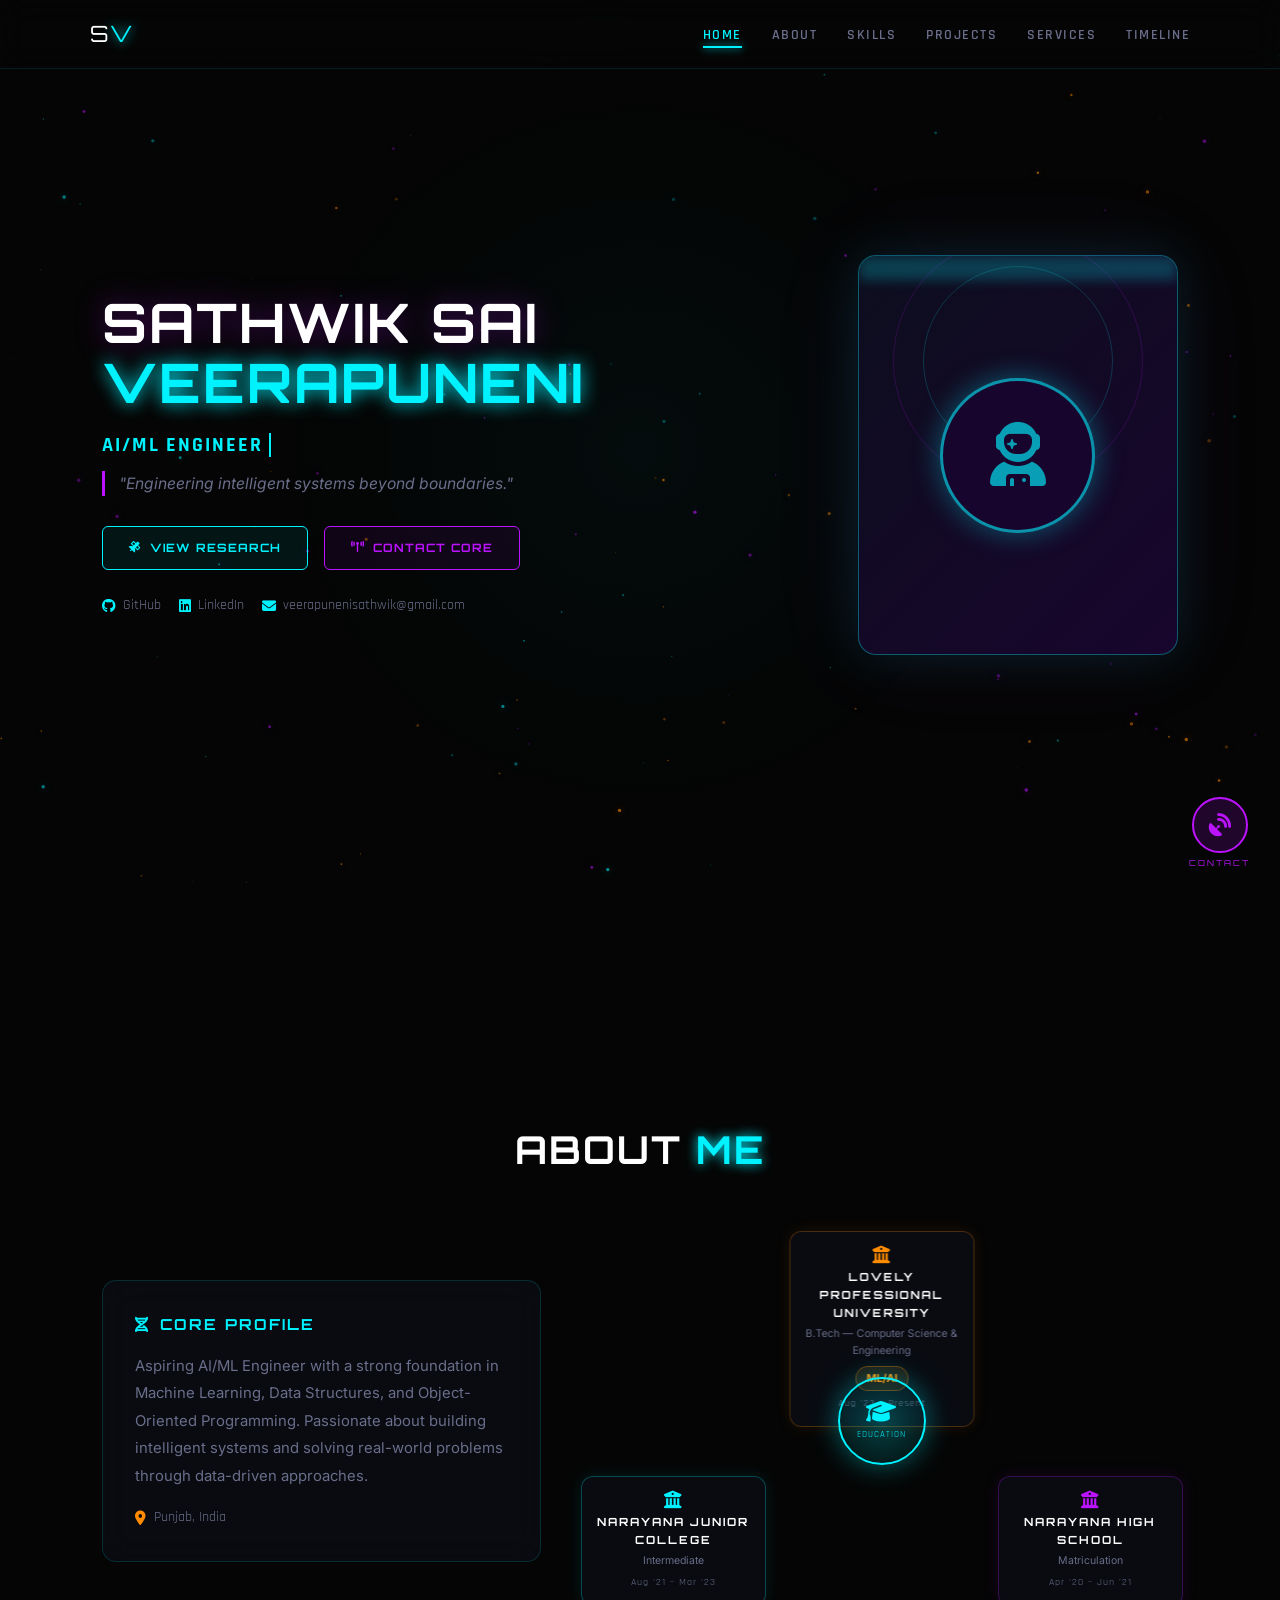
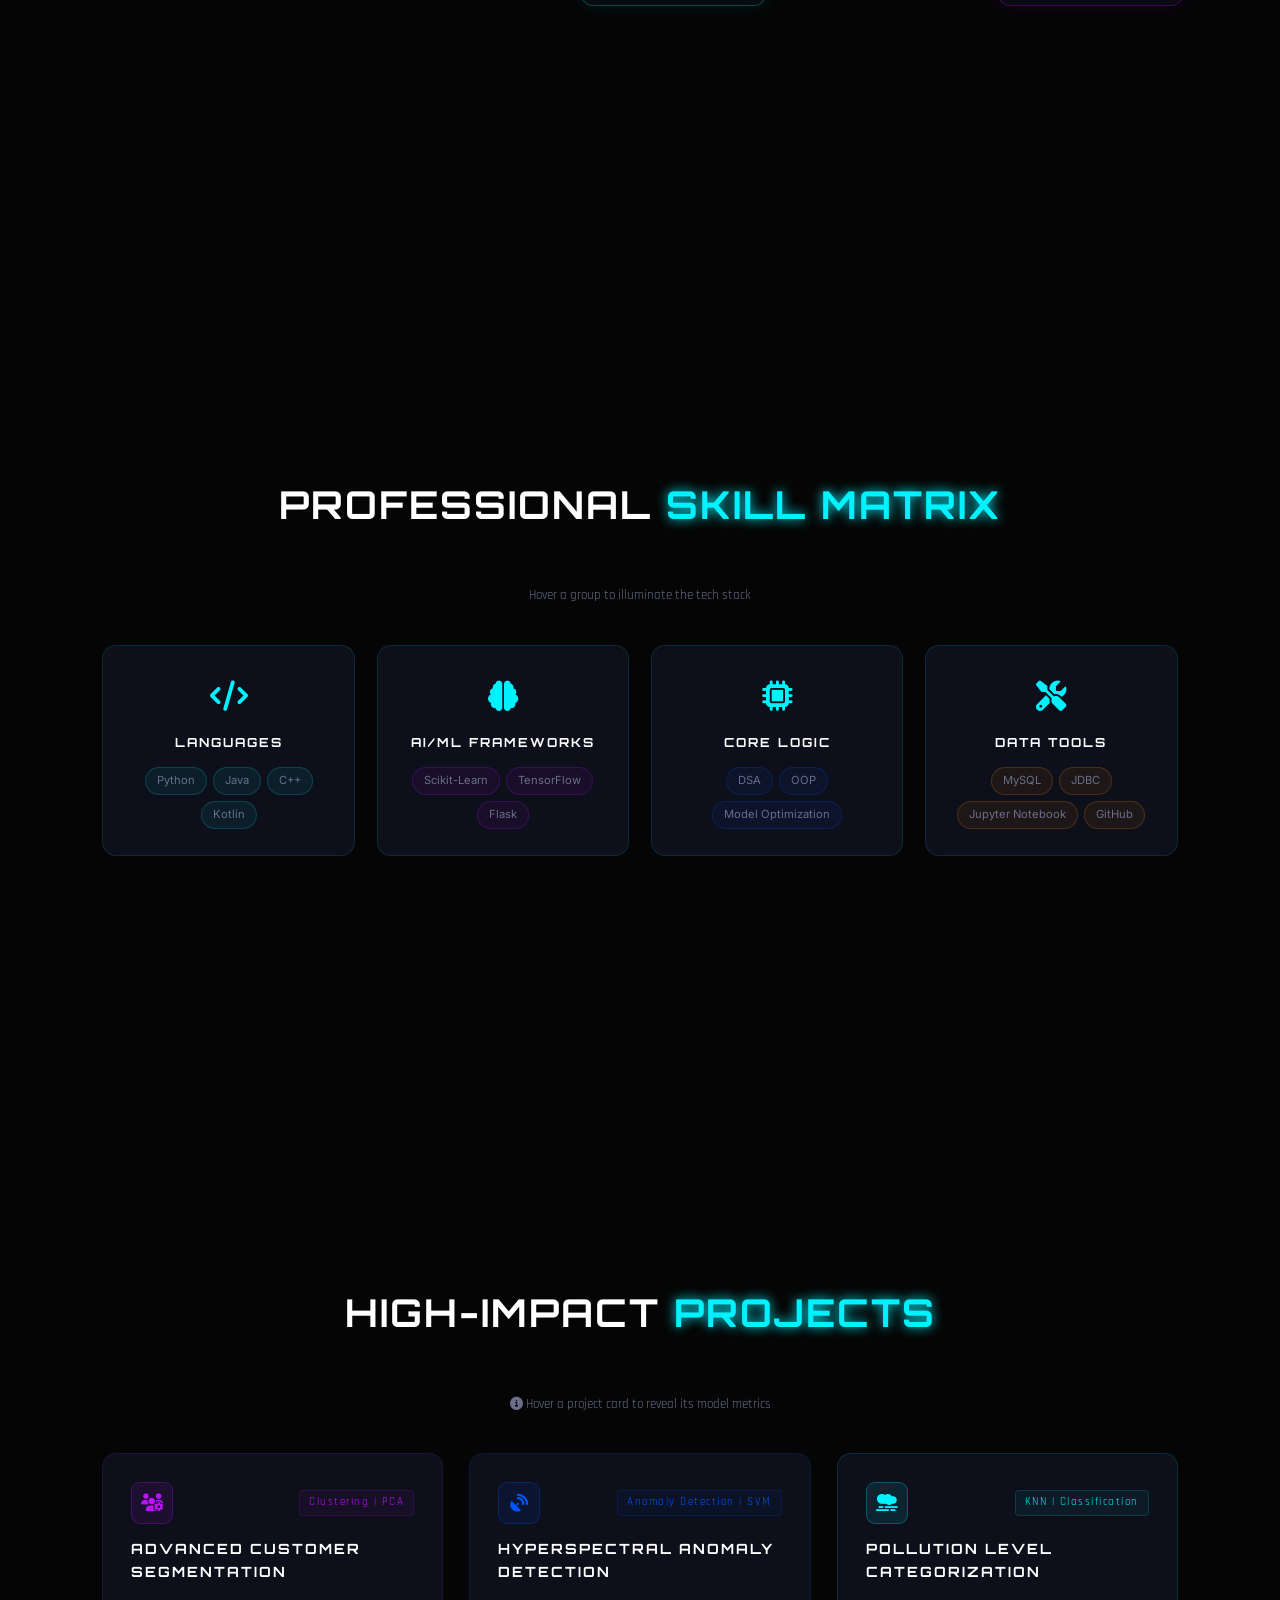
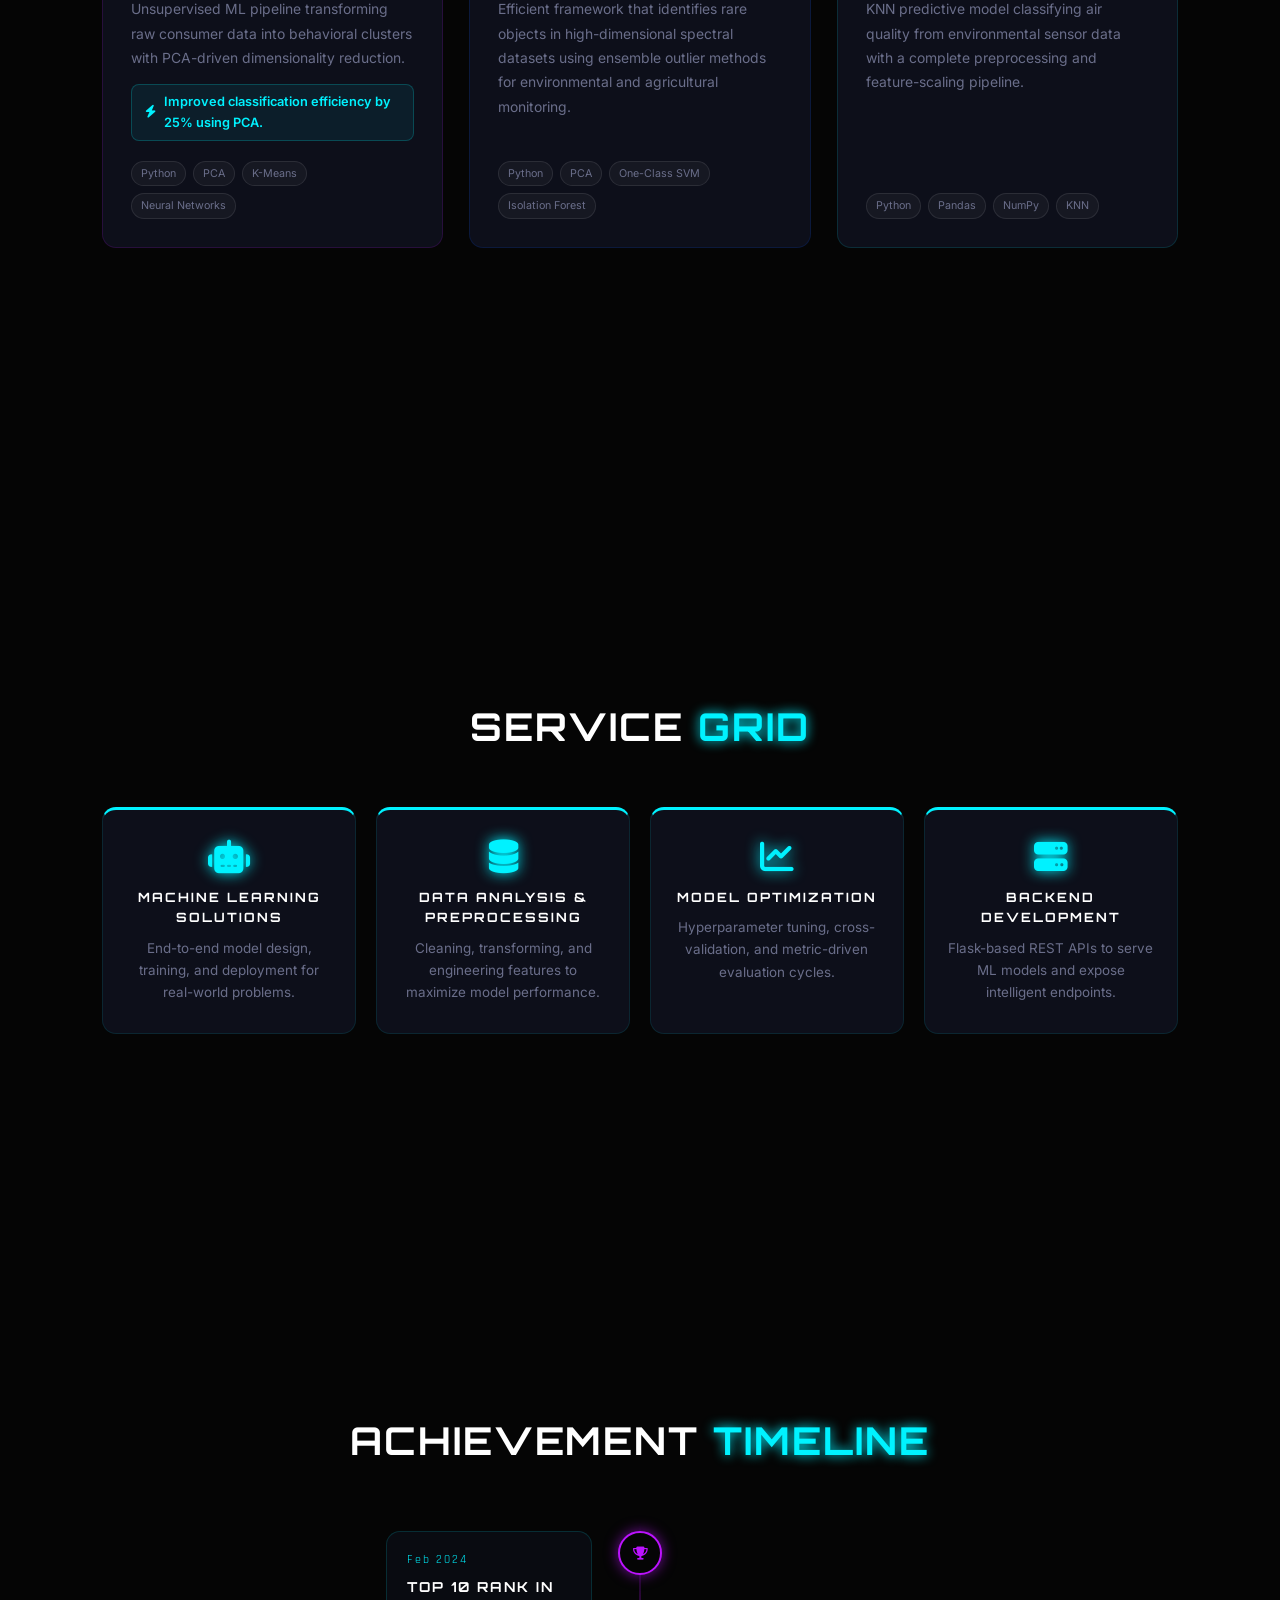
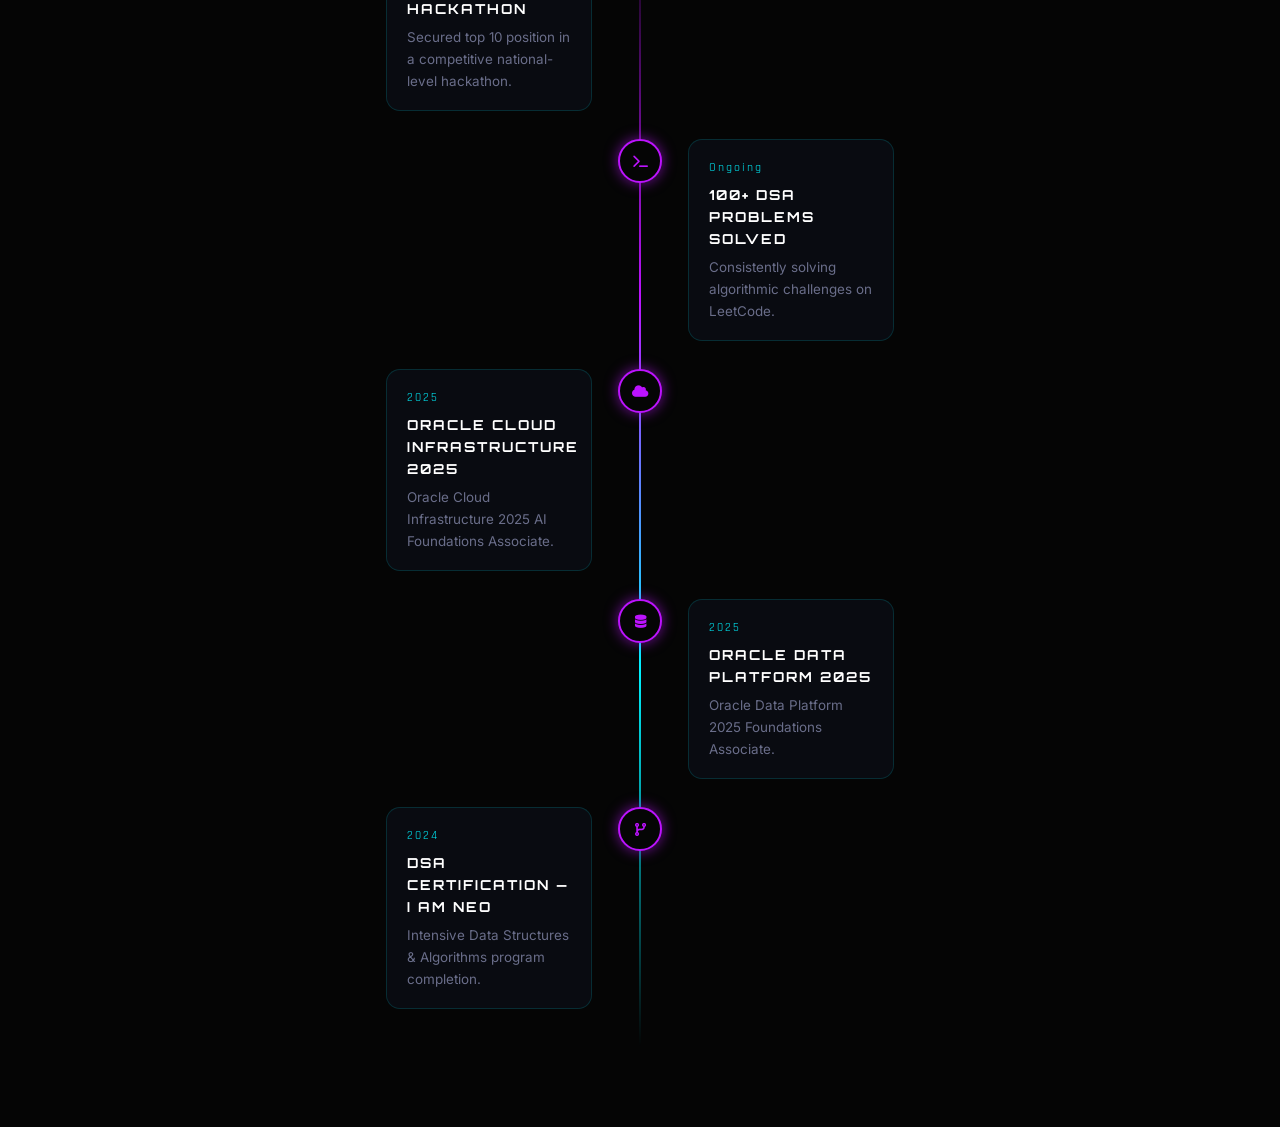
==== index.html @ 7c600411 "🚀 Initial portfolio commit" ====
<!DOCTYPE html>
<html lang="en">
<head>
    <meta charset="UTF-8">
    <meta name="viewport" content="width=device-width, initial-scale=1.0">
    <meta name="description" content="Sathwik Sai Veerapuneni — AI/ML Engineer Portfolio">
    <title>Sathwik Sai Veerapuneni | AI & ML Engineer</title>
    <link rel="stylesheet" href="style.css">
    <link href="https://fonts.googleapis.com/css2?family=Orbitron:wght@400;500;700;900&family=Inter:wght@300;400;600&family=Rajdhani:wght@400;600;700&display=swap" rel="stylesheet">
    <link rel="stylesheet" href="https://cdnjs.cloudflare.com/ajax/libs/font-awesome/6.4.0/css/all.min.css">
</head>
<body>
    <canvas id="particle-canvas"></canvas>
    <div class="gravity-well"></div>

    <!-- NAVBAR -->
    <nav class="glass-nav" id="navbar">
        <div class="logo">S<span class="neon-text">V</span></div>
        <ul class="nav-links" id="nav-links">
            <li><a href="#hero">Home</a></li>
            <li><a href="#about">About</a></li>
            <li><a href="#skills">Skills</a></li>
            <li><a href="#projects">Projects</a></li>
            <li><a href="#services">Services</a></li>
            <li><a href="#achievements">Timeline</a></li>
        </ul>
        <div class="hamburger" id="hamburger"><span></span><span></span><span></span></div>
    </nav>

    <main>
        <!-- HERO -->
        <section id="hero" class="hero-section">
            <div class="hero-content" id="hero-content">
                <p class="hero-pre-title" id="hero-pre-title"></p>
                <h1 class="glitch" data-text="Sathwik Sai Veerapuneni">
                    Sathwik Sai<br><span class="hero-surname">Veerapuneni</span>
                </h1>
                <!-- Typed animation target -->
                <h2 class="neon-subtitle">
                    <span id="typed-text"></span><span class="typed-cursor"></span>
                </h2>
                <p class="tagline" id="hero-tagline"></p>
                <div class="cta-group">
                    <a href="#projects" class="neon-btn primary-btn" data-tilt data-tilt-scale="1.05">
                        <i class="fas fa-satellite"></i> View Research
                    </a>
                    <a href="#" class="neon-btn secondary-btn" id="open-contact-btn" data-tilt data-tilt-scale="1.05">
                        <i class="fas fa-broadcast-tower"></i> Contact Core
                    </a>
                </div>
                <div class="hero-meta" id="hero-meta"></div>
            </div>
            <div class="holographic-profile" data-tilt data-tilt-glare="true" data-tilt-max-glare="0.2" data-tilt-max="12">
                <div class="holo-ring ring-1"></div>
                <div class="holo-ring ring-2"></div>
                <div class="holo-scanline"></div>
                <div class="profile-inner">
                    <img src="profile.jpg" alt="Sathwik Sai Veerapuneni" onerror="this.style.display='none'">
                    <div class="profile-fallback"><i class="fas fa-user-astronaut"></i></div>
                </div>
            </div>
        </section>

        <!-- ABOUT -->
        <section id="about" class="about-section">
            <h2 class="section-title reveal">About <span class="neon-text">Me</span></h2>
            <div class="about-grid">
                <div class="about-bio glass-panel reveal d1" data-tilt data-tilt-max="5">
                    <h3><i class="fas fa-dna"></i> Core Profile</h3>
                    <p>Aspiring AI/ML Engineer with a strong foundation in Machine Learning, Data Structures, and Object-Oriented Programming. Passionate about building intelligent systems and solving real-world problems through data-driven approaches.</p>
                    <div class="bio-location"><i class="fas fa-map-marker-alt"></i> <span id="bio-location"></span></div>
                </div>
                <div class="education-orbit reveal d2" id="edu-orbit">
                    <div class="edu-center-core">
                        <i class="fas fa-graduation-cap"></i>
                        <span>Education</span>
                    </div>
                </div>
            </div>
        </section>

        <!-- SKILLS / PROFESSIONAL SKILL MATRIX -->
        <section id="skills" class="skills-section">
            <h2 class="section-title reveal">Professional <span class="neon-text">Skill Matrix</span></h2>
            <p class="skills-hint reveal">Hover a group to illuminate the tech stack</p>
            <div class="skill-matrix" id="skill-matrix"></div>
        </section>

        <!-- PROJECTS -->
        <section id="projects" class="projects-section">
            <h2 class="section-title reveal">High-Impact <span class="neon-text">Projects</span></h2>
            <p class="skills-hint reveal"><i class="fas fa-info-circle"></i> Hover a project card to reveal its model metrics</p>
            <div class="projects-grid" id="projects-grid"></div>
        </section>

        <!-- SERVICES -->
        <section id="services" class="services-section">
            <h2 class="section-title reveal">Service <span class="neon-text">Grid</span></h2>
            <div class="panels-container">
                <div class="energy-panel reveal d1" data-tilt data-tilt-max="10">
                    <i class="fas fa-robot panel-icon"></i>
                    <h4>Machine Learning Solutions</h4>
                    <p>End-to-end model design, training, and deployment for real-world problems.</p>
                </div>
                <div class="energy-panel reveal d2" data-tilt data-tilt-max="10">
                    <i class="fas fa-database panel-icon"></i>
                    <h4>Data Analysis & Preprocessing</h4>
                    <p>Cleaning, transforming, and engineering features to maximize model performance.</p>
                </div>
                <div class="energy-panel reveal d3" data-tilt data-tilt-max="10">
                    <i class="fas fa-chart-line panel-icon"></i>
                    <h4>Model Optimization</h4>
                    <p>Hyperparameter tuning, cross-validation, and metric-driven evaluation cycles.</p>
                </div>
                <div class="energy-panel reveal d4" data-tilt data-tilt-max="10">
                    <i class="fas fa-server panel-icon"></i>
                    <h4>Backend Development</h4>
                    <p>Flask-based REST APIs to serve ML models and expose intelligent endpoints.</p>
                </div>
            </div>
        </section>

        <!-- ACHIEVEMENTS -->
        <section id="achievements" class="achievements-section">
            <h2 class="section-title reveal">Achievement <span class="neon-text">Timeline</span></h2>
            <div class="timeline" id="timeline-container"></div>
        </section>
    </main>

    <!-- Fixed Gravity Core Contact Button -->
    <div class="gravity-core-btn" id="open-contact-btn-fixed" title="Open Contact">
        <i class="fas fa-satellite-dish"></i>
        <span>Contact</span>
    </div>

    <!-- Contact Modal -->
    <div class="contact-overlay" id="contact-overlay">
        <div class="contact-modal glass-panel" id="contact-modal">
            <button class="close-modal" id="close-modal" aria-label="Close"><i class="fas fa-times"></i></button>
            <h3><i class="fas fa-broadcast-tower"></i> Gravity Core</h3>
            <p class="modal-sub">Open a transmission channel</p>
            <div class="contact-links" id="contact-links"></div>
            <form class="contact-form" id="contact-form" novalidate>
                <div class="input-group">
                    <input type="text" id="cname" required autocomplete="off">
                    <label for="cname">Name</label>
                    <div class="input-glow"></div>
                </div>
                <div class="input-group">
                    <input type="email" id="cemail" required autocomplete="off">
                    <label for="cemail">Email</label>
                    <div class="input-glow"></div>
                </div>
                <div class="input-group">
                    <textarea id="cmessage" rows="4" required></textarea>
                    <label for="cmessage">Message</label>
                    <div class="input-glow"></div>
                </div>
                <button type="submit" class="neon-btn primary-btn submit-btn">
                    Initiate Transfer <i class="fas fa-paper-plane"></i>
                </button>
            </form>
        </div>
    </div>

    <script src="https://cdnjs.cloudflare.com/ajax/libs/vanilla-tilt/1.8.1/vanilla-tilt.min.js"></script>
    <script src="script.js"></script>
</body>
</html>
---- style.css ----
:root {
    --bg:         #050505;
    --bg-2:       #0a0c14;
    --bg-card:    #0d0f1a;
    --neon-cyan:  #00f2ff;
    --neon-purple:#bc13fe;
    --electric:   #0055ff;
    --lpu-orange: #ff8c00;
    --text:       #dde0f0;
    --text-muted: #6a6e8a;
    --glass-bg:   rgba(13,15,26,0.6);
    --glass-b:    rgba(0,242,255,0.15);
    --blur:       blur(16px);
    --radius:     14px;
    --transition: .35s cubic-bezier(.4,0,.2,1);
}

*,*::before,*::after{margin:0;padding:0;box-sizing:border-box;}
html{scroll-behavior:smooth;}
body{background:var(--bg);color:var(--text);font-family:'Inter',sans-serif;overflow-x:hidden;line-height:1.6;}
h1,h2,h3,h4,.logo{font-family:'Orbitron',sans-serif;text-transform:uppercase;letter-spacing:2px;}
::selection{background:var(--neon-purple);color:#fff;}
::-webkit-scrollbar{width:4px;}
::-webkit-scrollbar-track{background:var(--bg);}
::-webkit-scrollbar-thumb{background:var(--neon-purple);border-radius:4px;}

/* ── CANVAS & WELL ── */
#particle-canvas{position:fixed;inset:0;z-index:0;pointer-events:none;}
.gravity-well{
    position:fixed;top:50%;left:50%;transform:translate(-50%,-50%);
    width:800px;height:800px;border-radius:50%;pointer-events:none;z-index:0;
    background:radial-gradient(circle,rgba(0,242,255,.03) 0%,transparent 65%);
    animation:gwell 10s ease-in-out infinite;
}
@keyframes gwell{0%,100%{opacity:.5;transform:translate(-50%,-50%) scale(1);}50%{opacity:1;transform:translate(-50%,-50%) scale(1.25);}}

/* ── DATA-INGESTION ENTRY ANIMATION ── */
@keyframes dataIn{
    from{opacity:0;transform:translateY(24px);filter:blur(6px);}
    to{opacity:1;transform:translateY(0);filter:blur(0);}
}
.reveal{opacity:0;transform:translateY(24px);filter:blur(6px);transition:opacity .7s var(--transition),transform .7s var(--transition),filter .7s;}
.reveal.visible{opacity:1;transform:translateY(0);filter:blur(0);}
.reveal.d1{transition-delay:.1s;} .reveal.d2{transition-delay:.2s;} .reveal.d3{transition-delay:.3s;} .reveal.d4{transition-delay:.4s;}

/* ── NAV ── */
.glass-nav{
    position:fixed;top:0;width:100%;padding:16px 7%;
    display:flex;align-items:center;justify-content:space-between;
    background:rgba(5,5,5,.8);backdrop-filter:var(--blur);
    border-bottom:1px solid rgba(0,242,255,.1);z-index:1000;
    transition:box-shadow .3s;
}
.glass-nav.scrolled{box-shadow:0 4px 30px rgba(0,242,255,.07);}
.logo{font-size:1.4rem;color:#fff;}
.neon-text{color:var(--neon-cyan);text-shadow:0 0 12px var(--neon-cyan);}
.nav-links{list-style:none;display:flex;gap:30px;}
.nav-links a{
    color:var(--text-muted);text-decoration:none;
    font-family:'Rajdhani',sans-serif;font-weight:600;font-size:.88rem;
    text-transform:uppercase;letter-spacing:1.5px;transition:color var(--transition);position:relative;
}
.nav-links a::after{content:'';position:absolute;bottom:-4px;left:0;width:0;height:2px;background:var(--neon-cyan);box-shadow:0 0 8px var(--neon-cyan);transition:width .3s;}
.nav-links a:hover,.nav-links a.active{color:var(--neon-cyan);}
.nav-links a:hover::after,.nav-links a.active::after{width:100%;}
.hamburger{display:none;flex-direction:column;gap:5px;cursor:pointer;}
.hamburger span{width:24px;height:2px;background:var(--text);border-radius:2px;transition:.3s;}
.hamburger.active span:nth-child(1){transform:rotate(45deg) translate(5px,5px);}
.hamburger.active span:nth-child(2){opacity:0;}
.hamburger.active span:nth-child(3){transform:rotate(-45deg) translate(5px,-5px);}

/* ── SECTION BASE ── */
section{position:relative;z-index:1;min-height:100vh;padding:110px 8% 80px;display:flex;flex-direction:column;justify-content:center;}
.section-title{font-size:2.4rem;margin-bottom:50px;text-align:center;color:#fff;}
.glass-panel{background:var(--glass-bg);backdrop-filter:var(--blur);border:1px solid var(--glass-b);border-radius:var(--radius);}

/* ── BUTTONS ── */
.neon-btn{
    display:inline-flex;align-items:center;gap:8px;padding:12px 26px;
    font-family:'Orbitron',sans-serif;font-size:.72rem;font-weight:700;
    letter-spacing:1px;text-transform:uppercase;text-decoration:none;
    cursor:pointer;border-radius:6px;border:1px solid;background:transparent;
    transition:all var(--transition);position:relative;overflow:hidden;
}
.neon-btn::before{content:'';position:absolute;top:0;left:-100%;width:100%;height:100%;background:linear-gradient(90deg,transparent,rgba(255,255,255,.08),transparent);transition:.55s;}
.neon-btn:hover::before{left:100%;}
.primary-btn{border-color:var(--neon-cyan);color:var(--neon-cyan);background:rgba(0,242,255,.07);}
.primary-btn:hover{background:rgba(0,242,255,.18);box-shadow:0 0 22px rgba(0,242,255,.45);color:#fff;}
.secondary-btn{border-color:var(--neon-purple);color:var(--neon-purple);background:rgba(188,19,254,.07);}
.secondary-btn:hover{background:rgba(188,19,254,.18);box-shadow:0 0 22px rgba(188,19,254,.45);color:#fff;}
.download-btn{border-color:var(--lpu-orange);color:var(--lpu-orange);font-size:.68rem;padding:10px 18px;}
.download-btn:hover{background:rgba(255,140,0,.15);box-shadow:0 0 20px rgba(255,140,0,.35);color:#fff;}

/* ── HERO ── */
.hero-section{flex-direction:row;align-items:center;justify-content:space-between;gap:60px;padding-top:90px;}
.hero-content{flex:1;max-width:640px;}
.hero-pre-title{display:none;}
.glitch{font-size:3.4rem;line-height:1.1;color:#fff;text-shadow:0 0 30px rgba(188,19,254,.35);animation:float-h 7s ease-in-out infinite;}
@keyframes float-h{0%,100%{transform:translateY(0);}50%{transform:translateY(-10px);}}
.hero-surname{color:var(--neon-cyan);text-shadow:0 0 18px var(--neon-cyan);}

/* Typed cursor */
.neon-subtitle{
    font-family:'Rajdhani',sans-serif;font-weight:700;font-size:1.25rem;
    color:var(--neon-cyan);letter-spacing:2px;margin:16px 0 10px;
    min-height:1.6em;display:flex;align-items:center;gap:4px;
}
#typed-text{color:var(--neon-cyan);}
.typed-cursor{
    display:inline-block;width:2px;height:1.2em;background:var(--neon-cyan);
    margin-left:2px;animation:blink-c 1s step-end infinite;vertical-align:middle;
}
@keyframes blink-c{0%,100%{opacity:1;}50%{opacity:0;}}

.tagline{font-size:.98rem;color:var(--text-muted);font-style:italic;margin-bottom:30px;border-left:3px solid var(--neon-purple);padding-left:14px;}
.cta-group{display:flex;gap:16px;flex-wrap:wrap;margin-bottom:24px;}
.hero-meta{display:flex;gap:18px;flex-wrap:wrap;margin-top:4px;}
.hero-meta a{font-family:'Rajdhani',sans-serif;font-size:.88rem;color:var(--text-muted);text-decoration:none;display:flex;align-items:center;gap:7px;transition:color var(--transition);}
.hero-meta a i{color:var(--neon-cyan);}
.hero-meta a:hover{color:var(--neon-cyan);}

/* ── HOLOGRAPHIC PROFILE ── */
.holographic-profile{
    position:relative;width:320px;height:400px;border-radius:18px;flex-shrink:0;
    background:linear-gradient(135deg,#0d0e1e,#18052d);
    border:1px solid rgba(0,242,255,.35);
    box-shadow:0 0 50px rgba(0,242,255,.12),0 0 100px rgba(188,19,254,.07);
    transform-style:preserve-3d;overflow:hidden;
    display:flex;flex-direction:column;align-items:center;justify-content:center;
}
.holo-ring{position:absolute;border-radius:50%;border:1px solid rgba(0,242,255,.18);animation:spin-r 10s linear infinite;}
.ring-1{width:190px;height:190px;top:10px;left:50%;transform:translateX(-50%);}
.ring-2{width:250px;height:250px;top:-20px;left:50%;transform:translateX(-50%);animation-duration:15s;animation-direction:reverse;border-color:rgba(188,19,254,.18);}
@keyframes spin-r{from{transform:translateX(-50%) rotate(0);}to{transform:translateX(-50%) rotate(360deg);}}
.holo-scanline{position:absolute;top:0;left:0;width:100%;height:6%;background:rgba(0,242,255,.22);filter:blur(6px);animation:scan 4s linear infinite;z-index:3;pointer-events:none;}
@keyframes scan{0%{top:-6%;}100%{top:106%;}}
.profile-inner{width:155px;height:155px;border-radius:50%;overflow:hidden;border:3px solid rgba(0,242,255,.6);box-shadow:0 0 28px rgba(0,242,255,.35);z-index:2;background:#18052d;display:flex;align-items:center;justify-content:center;}
.profile-inner img{width:100%;height:100%;object-fit:cover;}
.profile-fallback{font-size:4rem;color:var(--neon-cyan);opacity:.65;}

/* ── ABOUT ── */
.about-grid{display:grid;grid-template-columns:1fr 1.35fr;gap:45px;align-items:center;}
.about-bio{padding:32px;}
.about-bio h3{color:var(--neon-cyan);margin-bottom:16px;font-size:.95rem;display:flex;gap:10px;align-items:center;}
.about-bio p{color:var(--text-muted);line-height:1.85;font-size:.93rem;}
.bio-location{margin-top:16px;font-family:'Rajdhani',sans-serif;color:var(--text-muted);font-size:.88rem;display:flex;align-items:center;gap:8px;}
.bio-location i{color:var(--lpu-orange);}

/* Education Satellites */
.education-orbit{position:relative;height:380px;display:flex;align-items:center;justify-content:center;}
.edu-center-core{
    position:absolute;width:88px;height:88px;border-radius:50%;
    background:radial-gradient(circle,rgba(0,242,255,.25),rgba(0,242,255,.03));
    border:2px solid var(--neon-cyan);box-shadow:0 0 28px rgba(0,242,255,.4);
    display:flex;flex-direction:column;align-items:center;justify-content:center;gap:4px;
    z-index:5;color:var(--neon-cyan);font-family:'Rajdhani',sans-serif;font-size:.58rem;letter-spacing:1px;text-transform:uppercase;text-align:center;
}
.edu-center-core i{font-size:1.5rem;}
.edu-satellite{
    position:absolute;width:185px;padding:14px;border-radius:12px;text-align:center;
    cursor:pointer;animation:ofloat 5s ease-in-out infinite;transition:transform .4s,box-shadow .4s;
}
.edu-satellite:hover{transform:scale(1.1) !important;}
.edu-satellite.sat-0{top:0;left:50%;transform:translateX(-50%);}
.edu-satellite.sat-1{bottom:5px;left:-5px;animation-delay:.8s;}
.edu-satellite.sat-2{bottom:5px;right:-5px;animation-delay:1.6s;}
.edu-satellite i{font-size:1.1rem;margin-bottom:6px;display:block;}
.edu-satellite h4{font-size:.7rem;color:#fff;margin-bottom:3px;}
.edu-satellite p{font-size:.66rem;color:var(--text-muted);}
.edu-badge{display:inline-block;margin-top:6px;padding:3px 10px;border-radius:20px;font-size:.68rem;font-weight:700;}
.edu-dur{display:block;margin-top:5px;font-family:'Rajdhani',sans-serif;font-size:.62rem;color:var(--text-muted);letter-spacing:1px;}
@keyframes ofloat{0%,100%{translate:0 0;}50%{translate:0 -12px;}}

/* ── SKILL MATRIX ── */
.skills-hint{text-align:center;font-family:'Rajdhani',sans-serif;font-size:.83rem;color:var(--text-muted);margin-bottom:38px;}
.skill-matrix{display:grid;grid-template-columns:repeat(auto-fit,minmax(200px,1fr));gap:22px;}
.skill-group{background:var(--bg-card);border:1px solid rgba(0,242,255,.12);border-radius:var(--radius);padding:26px 20px;text-align:center;transition:border-color var(--transition),box-shadow var(--transition);transform-style:preserve-3d;}
.skill-group:hover{border-color:var(--neon-cyan);box-shadow:0 0 28px rgba(0,242,255,.15);}
.skill-group.g-purple:hover{border-color:var(--neon-purple);box-shadow:0 0 28px rgba(188,19,254,.15);}
.skill-group.g-blue:hover{border-color:var(--electric);box-shadow:0 0 28px rgba(0,85,255,.15);}
.skill-group.g-orange:hover{border-color:var(--lpu-orange);box-shadow:0 0 28px rgba(255,140,0,.15);}
.skill-group-icon{font-size:1.9rem;margin-bottom:13px;}
.skill-group h4{font-size:.78rem;color:#fff;margin-bottom:14px;}
.skill-tags{display:flex;flex-wrap:wrap;gap:6px;justify-content:center;}
.skill-tags span{font-size:.7rem;padding:4px 11px;border-radius:20px;background:rgba(0,242,255,.07);border:1px solid rgba(0,242,255,.18);color:var(--text-muted);transition:all .3s;cursor:default;}
.skill-group:hover .skill-tags span{background:rgba(0,242,255,.15);color:#fff;}
.skill-group.g-purple .skill-tags span{background:rgba(188,19,254,.07);border-color:rgba(188,19,254,.2);}
.skill-group.g-purple:hover .skill-tags span{background:rgba(188,19,254,.18);color:#fff;}
.skill-group.g-blue .skill-tags span{background:rgba(0,85,255,.07);border-color:rgba(0,85,255,.2);}
.skill-group.g-blue:hover .skill-tags span{background:rgba(0,85,255,.18);color:#fff;}
.skill-group.g-orange .skill-tags span{background:rgba(255,140,0,.07);border-color:rgba(255,140,0,.2);}
.skill-group.g-orange:hover .skill-tags span{background:rgba(255,140,0,.18);color:#fff;}

/* ── PROJECTS ── */
.projects-grid{display:grid;grid-template-columns:repeat(auto-fit,minmax(290px,1fr));gap:26px;}
.project-card{
    position:relative;overflow:hidden;
    background:var(--bg-card);border:1px solid rgba(0,242,255,.13);
    border-radius:var(--radius);padding:28px;
    display:flex;flex-direction:column;gap:14px;
    transform-style:preserve-3d;transition:border-color var(--transition);
}
.project-card.c-purple{border-color:rgba(188,19,254,.15);}
.project-card.c-blue{border-color:rgba(0,85,255,.15);}
.project-card:hover{border-color:var(--neon-cyan);box-shadow:0 8px 40px rgba(0,242,255,.1);}
.project-card.c-purple:hover{border-color:var(--neon-purple);box-shadow:0 8px 40px rgba(188,19,254,.1);}
.project-card.c-blue:hover{border-color:var(--electric);box-shadow:0 8px 40px rgba(0,85,255,.1);}

/* Metrics hover overlay */
.metrics-overlay{
    position:absolute;inset:0;border-radius:var(--radius);
    background:rgba(5,5,5,.92);backdrop-filter:blur(10px);
    display:flex;flex-direction:column;align-items:center;justify-content:center;gap:16px;
    opacity:0;pointer-events:none;transition:opacity .35s;
    border:1px solid var(--neon-cyan);
}
.project-card.c-purple .metrics-overlay{border-color:var(--neon-purple);}
.project-card.c-blue .metrics-overlay{border-color:var(--electric);}
.project-card:hover .metrics-overlay{opacity:1;pointer-events:all;}
.metrics-title{font-family:'Orbitron',sans-serif;font-size:.7rem;letter-spacing:2px;color:var(--neon-cyan);text-transform:uppercase;}
.project-card.c-purple .metrics-title{color:var(--neon-purple);}
.project-card.c-blue .metrics-title{color:var(--electric);}
.metrics-grid{display:flex;gap:24px;}
.metric-item{text-align:center;}
.metric-val{font-family:'Orbitron',sans-serif;font-size:1.6rem;font-weight:700;color:var(--neon-cyan);line-height:1;text-shadow:0 0 15px var(--neon-cyan);}
.project-card.c-purple .metric-val{color:var(--neon-purple);text-shadow:0 0 15px var(--neon-purple);}
.project-card.c-blue .metric-val{color:var(--electric);text-shadow:0 0 15px var(--electric);}
.metric-label{font-family:'Rajdhani',sans-serif;font-size:.7rem;color:var(--text-muted);letter-spacing:1px;margin-top:4px;text-transform:uppercase;}
.metrics-hint{font-family:'Rajdhani',sans-serif;font-size:.72rem;color:var(--text-muted);letter-spacing:1px;margin-top:4px;}

.card-header{display:flex;align-items:center;justify-content:space-between;gap:10px;}
.card-icon{width:42px;height:42px;border-radius:9px;flex-shrink:0;display:flex;align-items:center;justify-content:center;font-size:1.1rem;}
.c-default .card-icon{background:rgba(0,242,255,.1);border:1px solid rgba(0,242,255,.25);color:var(--neon-cyan);}
.c-purple .card-icon{background:rgba(188,19,254,.1);border:1px solid rgba(188,19,254,.25);color:var(--neon-purple);}
.c-blue .card-icon{background:rgba(0,85,255,.1);border:1px solid rgba(0,85,255,.25);color:var(--electric);}
.card-tag{font-family:'Rajdhani',sans-serif;font-size:.7rem;letter-spacing:1.5px;padding:3px 9px;border-radius:4px;white-space:nowrap;}
.c-default .card-tag{color:var(--neon-cyan);background:rgba(0,242,255,.05);border:1px solid rgba(0,242,255,.15);}
.c-purple .card-tag{color:var(--neon-purple);background:rgba(188,19,254,.05);border:1px solid rgba(188,19,254,.15);}
.c-blue .card-tag{color:var(--electric);background:rgba(0,85,255,.05);border:1px solid rgba(0,85,255,.15);}
.project-card h3{font-size:.88rem;color:#fff;}
.project-card p{font-size:.87rem;color:var(--text-muted);line-height:1.75;flex:1;}
.project-highlight{display:inline-flex;align-items:center;gap:8px;background:rgba(0,242,255,.07);border:1px solid rgba(0,242,255,.2);padding:7px 13px;border-radius:8px;font-size:.8rem;color:var(--neon-cyan);font-weight:600;}
.card-footer{display:flex;gap:7px;flex-wrap:wrap;margin-top:auto;padding-top:6px;}
.tech-pill{font-size:.67rem;padding:3px 9px;border-radius:20px;background:rgba(255,255,255,.04);border:1px solid rgba(255,255,255,.09);color:var(--text-muted);}

/* ── SERVICES ── */
.panels-container{display:grid;grid-template-columns:repeat(auto-fit,minmax(220px,1fr));gap:20px;}
.energy-panel{background:var(--bg-card);border:1px solid rgba(0,242,255,.1);border-top:3px solid var(--neon-cyan);border-radius:var(--radius);padding:30px 20px;text-align:center;transition:var(--transition);transform-style:preserve-3d;}
.energy-panel:hover{border-color:var(--neon-cyan);box-shadow:0 12px 38px rgba(0,242,255,.1);}
.panel-icon{font-size:2.1rem;color:var(--neon-cyan);margin-bottom:13px;text-shadow:0 0 14px var(--neon-cyan);display:block;}
.energy-panel h4{color:#fff;margin-bottom:9px;font-size:.8rem;}
.energy-panel p{color:var(--text-muted);font-size:.84rem;line-height:1.65;}

/* ── TIMELINE ── */
.timeline{position:relative;max-width:820px;margin:0 auto;padding:10px 0;}
.timeline::before{content:'';position:absolute;left:50%;top:0;bottom:0;width:2px;margin-left:-1px;background:linear-gradient(to bottom,transparent,var(--neon-purple),var(--neon-cyan),transparent);}
.timeline-item{display:flex;align-items:flex-start;width:50%;padding:0 48px 28px 0;position:relative;}
.timeline-item:nth-child(even){margin-left:50%;padding:0 0 28px 48px;}
.timeline-dot{position:absolute;right:-22px;width:44px;height:44px;border-radius:50%;background:var(--bg);border:2px solid var(--neon-purple);box-shadow:0 0 14px rgba(188,19,254,.6);display:flex;align-items:center;justify-content:center;color:var(--neon-purple);font-size:.82rem;z-index:2;}
.timeline-item:nth-child(even) .timeline-dot{right:auto;left:-22px;}
.timeline-content{padding:18px 20px;border-radius:var(--radius);width:100%;}
.timeline-date{display:block;font-family:'Rajdhani',sans-serif;font-size:.76rem;color:var(--neon-cyan);letter-spacing:2px;margin-bottom:6px;}
.timeline-content h4{color:#fff;font-size:.86rem;margin-bottom:6px;}
.timeline-content p{color:var(--text-muted);font-size:.84rem;line-height:1.65;}

/* ── GRAVITY CORE BTN ── */
.gravity-core-btn{position:fixed;bottom:30px;right:30px;z-index:900;display:flex;flex-direction:column;align-items:center;gap:4px;cursor:pointer;}
.gravity-core-btn i{width:56px;height:56px;border-radius:50%;background:rgba(188,19,254,.15);border:2px solid var(--neon-purple);display:flex;align-items:center;justify-content:center;font-size:1.4rem;color:var(--neon-purple);transition:.3s;animation:pulse-btn 2.5s ease-in-out infinite;}
.gravity-core-btn:hover i{background:rgba(188,19,254,.35);color:#fff;}
.gravity-core-btn span{font-family:'Orbitron',sans-serif;font-size:.52rem;color:var(--neon-purple);letter-spacing:2px;text-transform:uppercase;}
@keyframes pulse-btn{0%,100%{box-shadow:0 0 20px rgba(188,19,254,.4);}50%{box-shadow:0 0 44px rgba(188,19,254,.85),0 0 70px rgba(188,19,254,.25);}}

/* ── CONTACT OVERLAY ── */
.contact-overlay{position:fixed;inset:0;z-index:2000;background:rgba(5,5,5,.88);backdrop-filter:blur(6px);display:flex;align-items:center;justify-content:center;opacity:0;pointer-events:none;transition:opacity .4s;}
.contact-overlay.active{opacity:1;pointer-events:all;}
.contact-modal{width:90%;max-width:510px;padding:38px;border-radius:18px;position:relative;transform:scale(.9) translateY(28px);transition:transform .4s cubic-bezier(.175,.885,.32,1.275);max-height:90vh;overflow-y:auto;}
.contact-overlay.active .contact-modal{transform:scale(1) translateY(0);}
.close-modal{position:absolute;top:14px;right:14px;background:none;border:1px solid var(--glass-b);color:var(--text-muted);width:32px;height:32px;border-radius:50%;cursor:pointer;font-size:.9rem;display:flex;align-items:center;justify-content:center;transition:.3s;}
.close-modal:hover{color:#fff;border-color:var(--neon-cyan);}
.contact-modal h3{font-size:1.05rem;color:var(--neon-purple);display:flex;align-items:center;gap:10px;margin-bottom:4px;}
.modal-sub{color:var(--text-muted);font-size:.86rem;margin-bottom:20px;}
.contact-links{display:flex;flex-direction:column;gap:9px;margin-bottom:24px;}
.contact-links a{color:var(--text-muted);text-decoration:none;font-size:.88rem;display:flex;align-items:center;gap:10px;transition:color .3s;}
.contact-links a:hover{color:var(--neon-cyan);}
.contact-links a i{color:var(--neon-cyan);width:16px;}
.social-row{display:flex;gap:10px;margin:4px 0;}
.social-icon{width:38px;height:38px;border-radius:50%;border:1px solid var(--glass-b);display:flex;align-items:center;justify-content:center;color:#fff;font-size:1rem;text-decoration:none;transition:.3s;}
.social-icon:hover{background:var(--neon-cyan);border-color:var(--neon-cyan);color:var(--bg);}
.contact-form{display:flex;flex-direction:column;gap:26px;}
.input-group{position:relative;}
.input-group input,.input-group textarea{width:100%;padding:13px 0;background:transparent;border:none;border-bottom:1px solid rgba(255,255,255,.1);color:#fff;font-size:.9rem;outline:none;resize:none;font-family:'Inter',sans-serif;transition:.3s;}
.input-group input:focus,.input-group textarea:focus{border-bottom-color:var(--neon-cyan);}
.input-group label{position:absolute;top:13px;left:0;color:var(--text-muted);pointer-events:none;transition:.3s;font-size:.88rem;}
.input-group input:focus~label,.input-group input:valid~label,.input-group textarea:focus~label,.input-group textarea:valid~label{top:-12px;font-size:.72rem;color:var(--neon-cyan);}
.input-glow{position:absolute;bottom:0;left:0;width:0;height:2px;background:var(--neon-cyan);box-shadow:0 0 8px var(--neon-cyan);transition:.35s;}
.input-group input:focus~.input-glow,.input-group textarea:focus~.input-glow{width:100%;}
.submit-btn{align-self:flex-start;}

/* ── RESPONSIVE ── */
@media(max-width:1024px){
    .hero-section{flex-direction:column;text-align:center;padding-top:130px;}
    .cta-group,.hero-meta{justify-content:center;}
    .about-grid{grid-template-columns:1fr;}
    .education-orbit{height:420px;}
}
@media(max-width:768px){
    .nav-links{display:none;flex-direction:column;position:fixed;top:0;right:0;bottom:0;width:75%;background:rgba(5,5,5,.98);padding:80px 36px;gap:28px;transform:translateX(100%);transition:transform .35s;}
    .nav-links.open{display:flex;transform:translateX(0);}
    .hamburger{display:flex;}
    .glitch{font-size:2.2rem;}
    .section-title{font-size:1.85rem;}
    .holographic-profile{width:260px;height:330px;}
    .timeline::before{left:22px;}
    .timeline-item,.timeline-item:nth-child(even){width:100%;margin-left:0;padding:0 0 26px 62px;}
    .timeline-dot,.timeline-item:nth-child(even) .timeline-dot{right:auto;left:0;}
    .contact-modal{padding:26px 16px;}
    .metrics-grid{gap:16px;}
    .metric-val{font-size:1.3rem;}
}
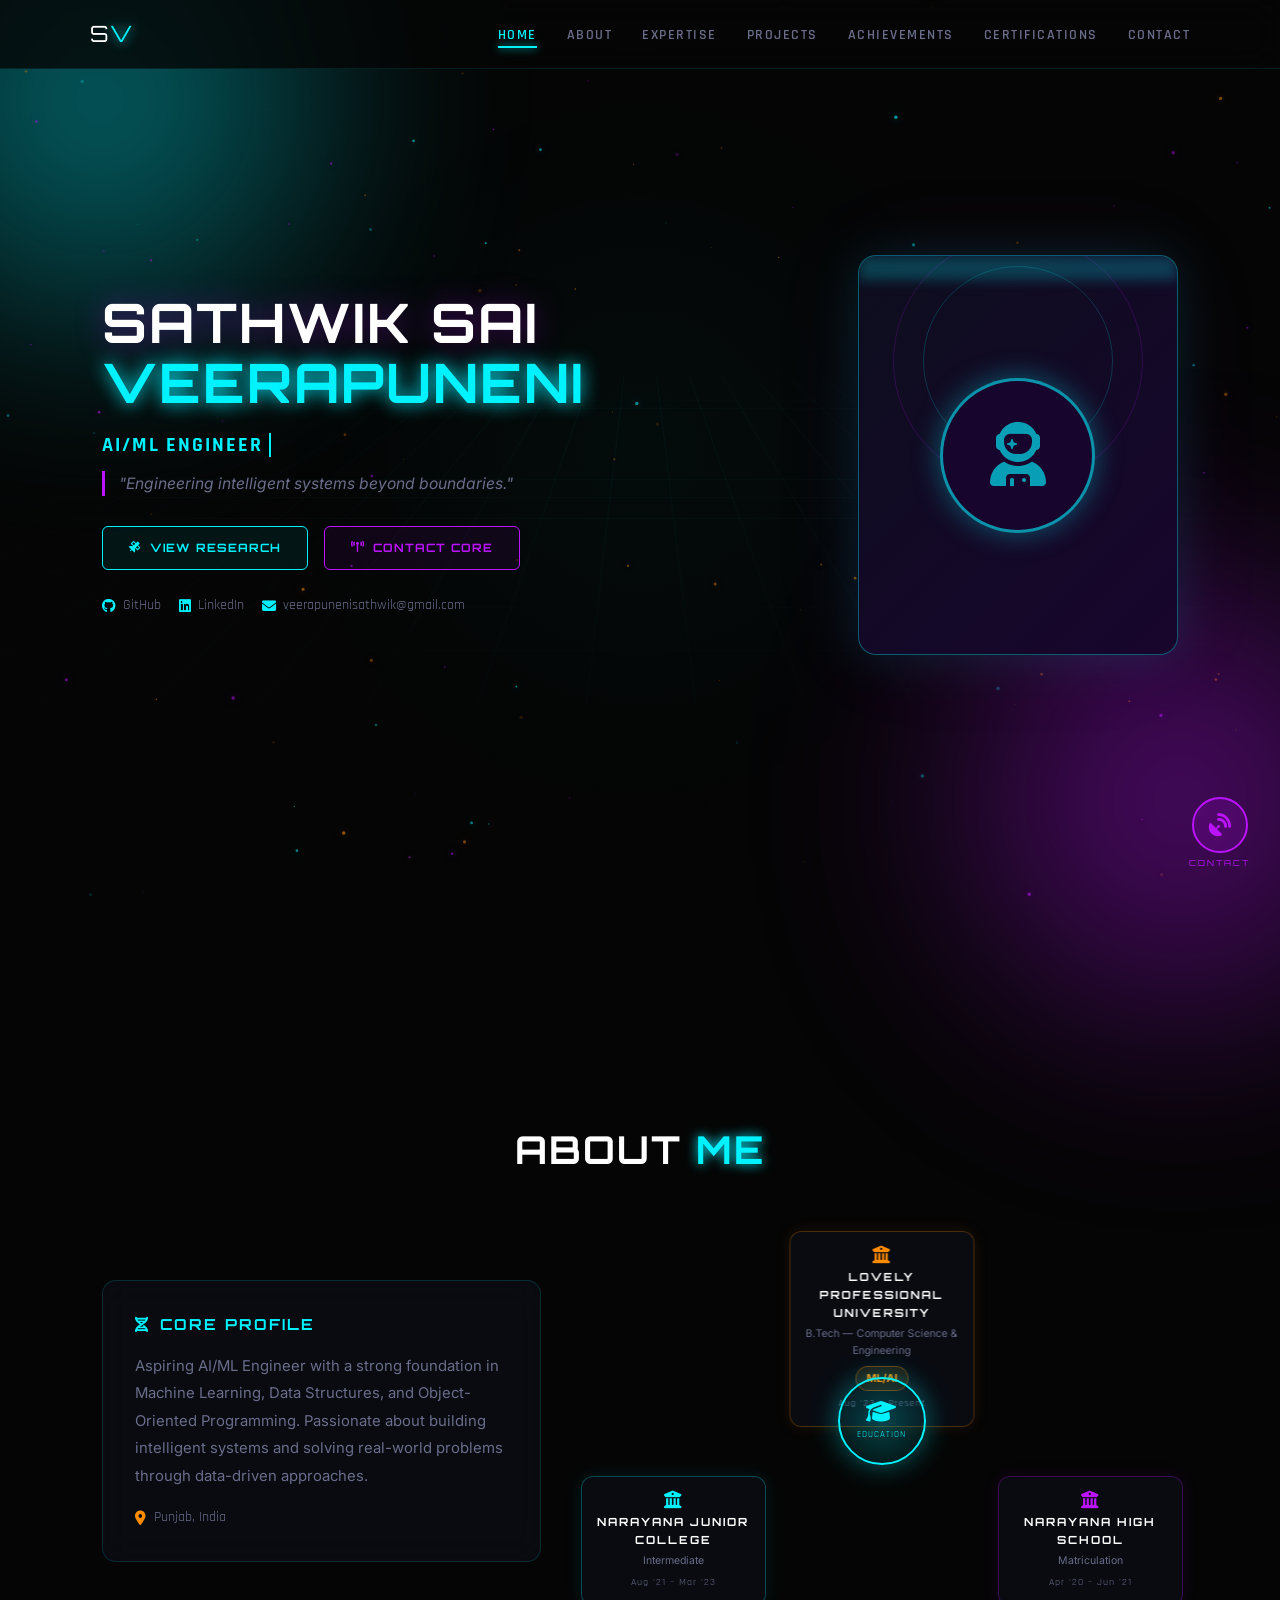
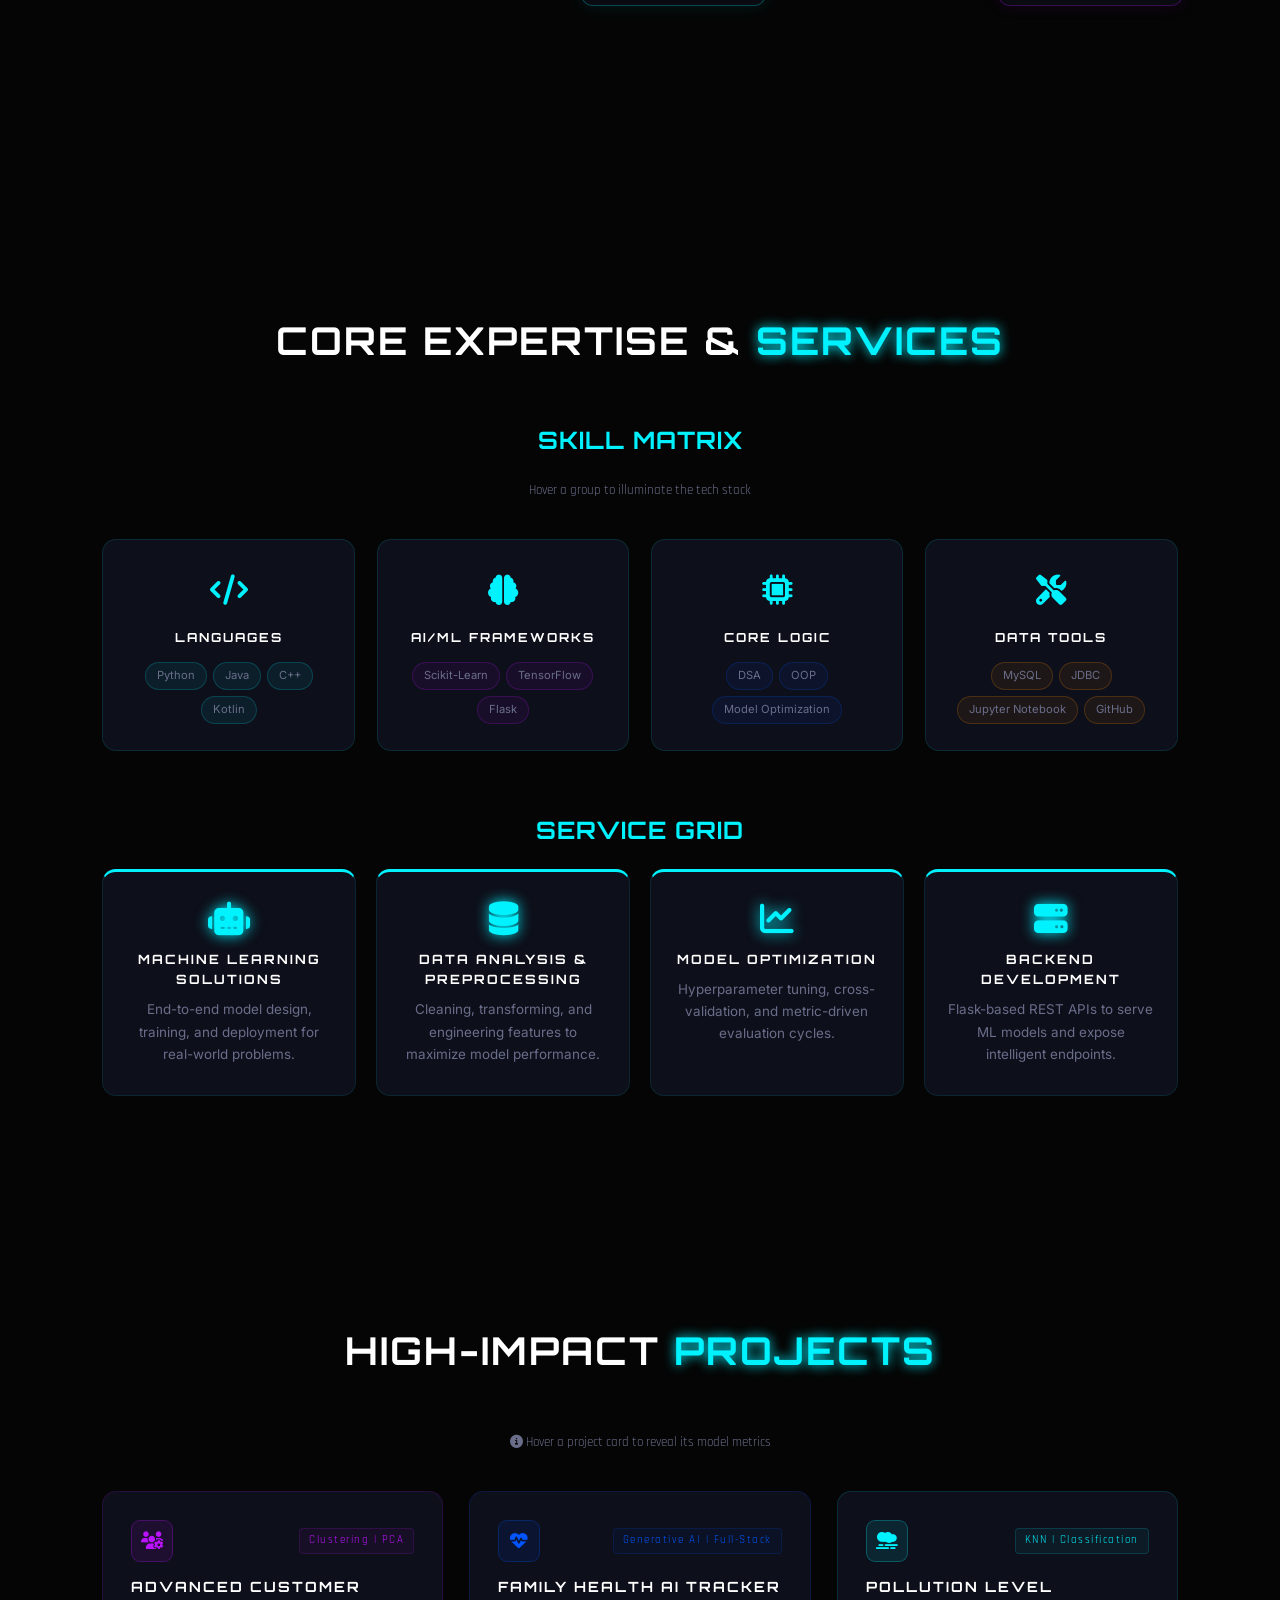
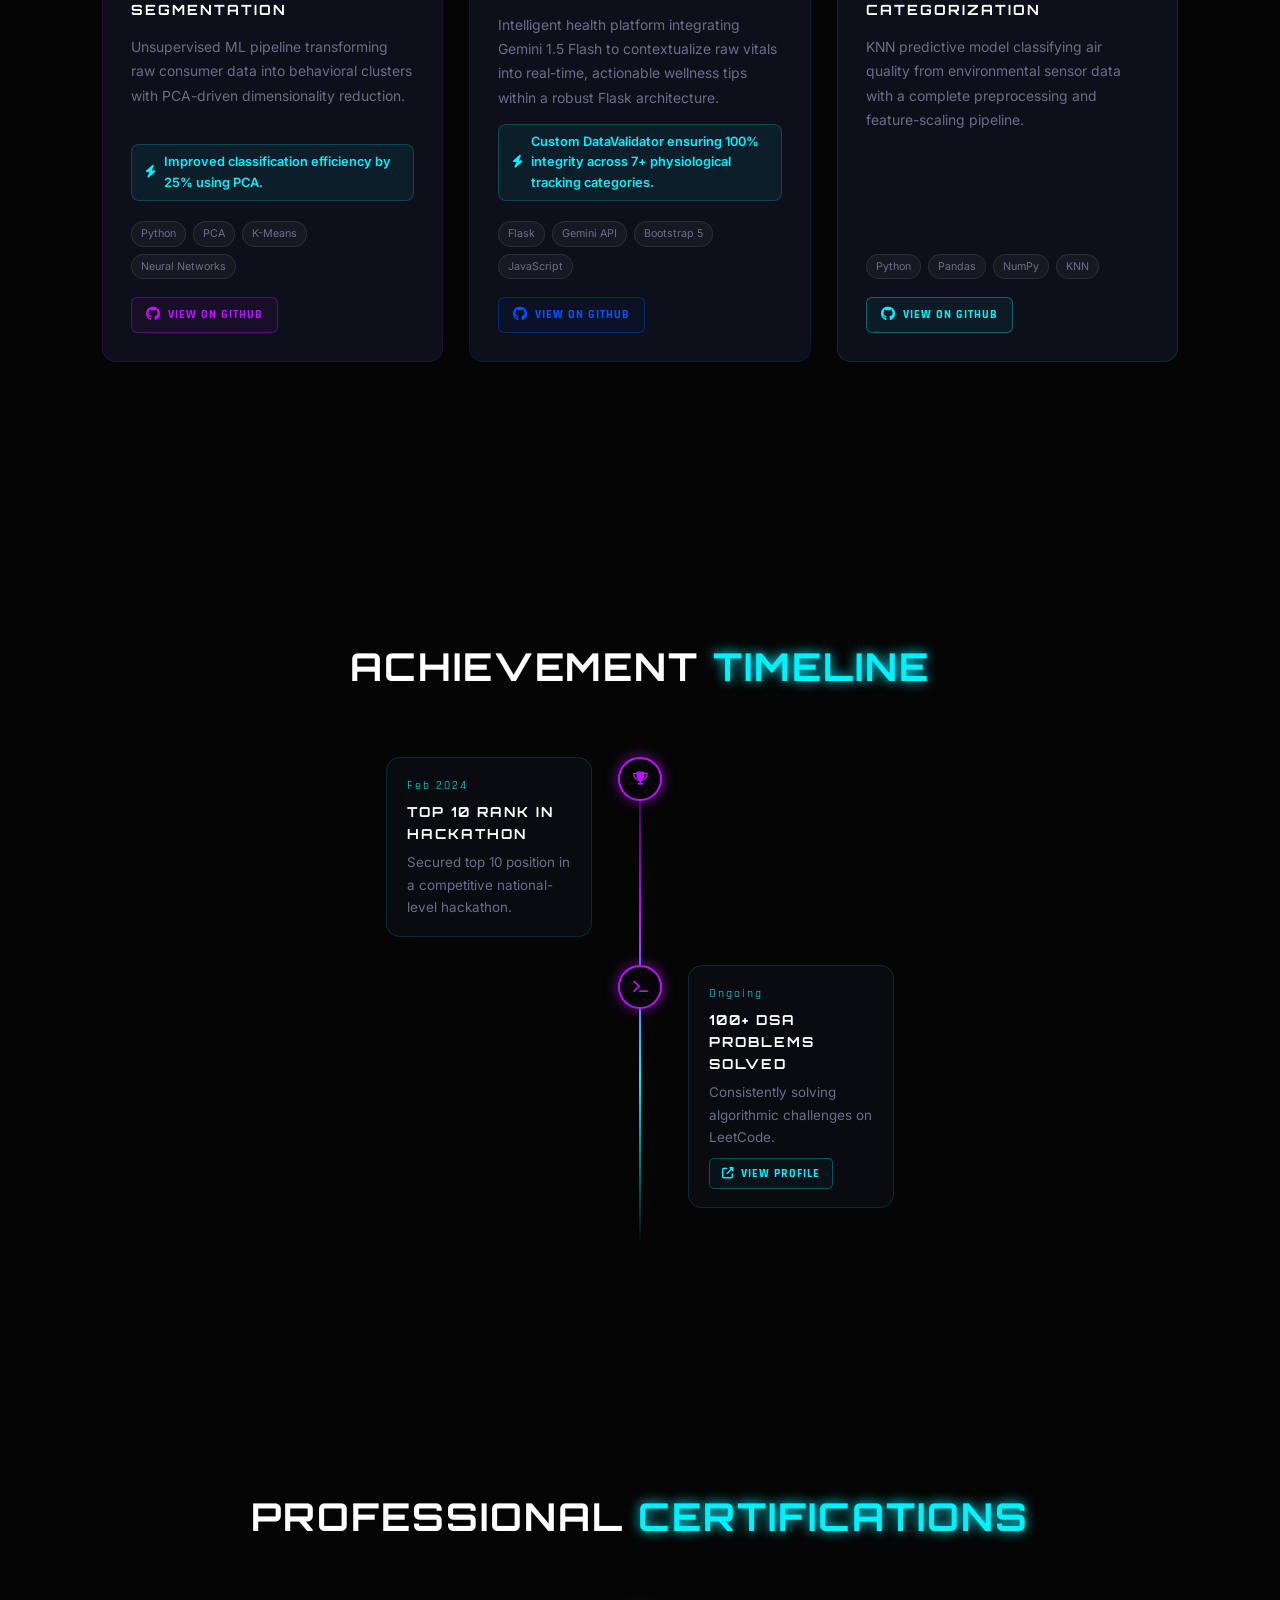
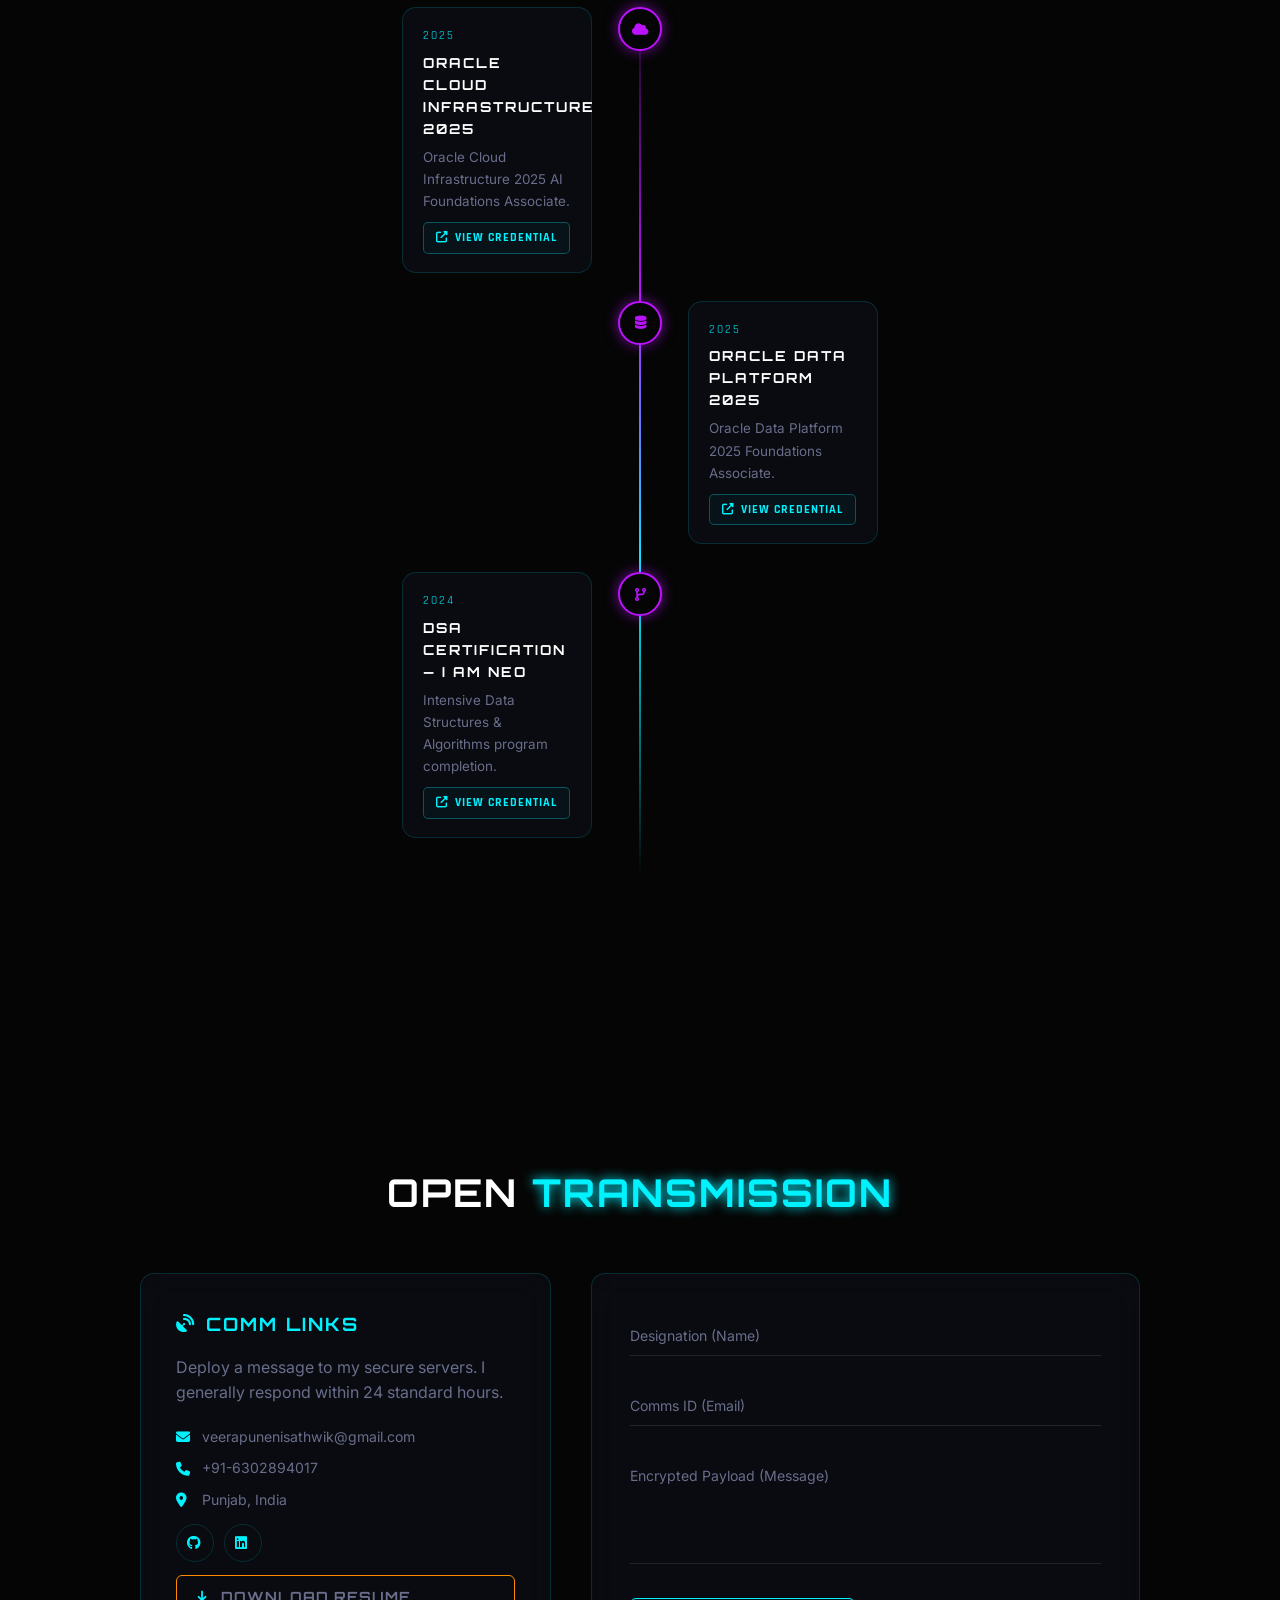
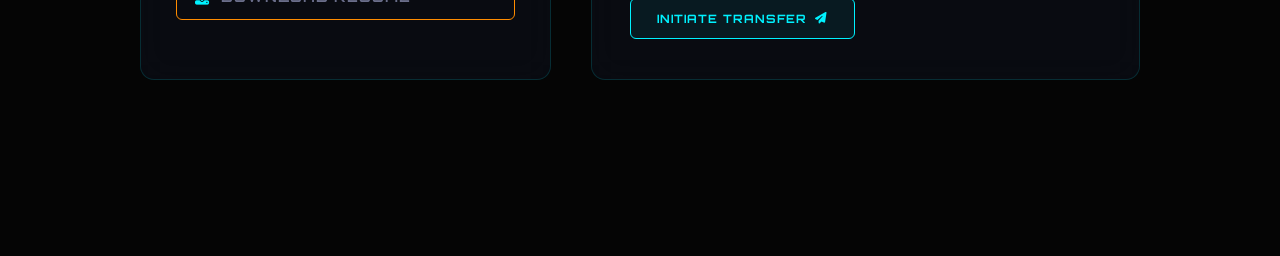
==== commit e5d503db: "Update portfolio with AI Command Center style, new animations, and projects" ====
--- a/index.html
+++ b/index.html
@@ -12,6 +12,7 @@
 <body>
     <canvas id="particle-canvas"></canvas>
     <div class="gravity-well"></div>
+    <div class="cyber-grid"></div>
 
     <!-- NAVBAR -->
     <nav class="glass-nav" id="navbar">
@@ -19,10 +20,11 @@
         <ul class="nav-links" id="nav-links">
             <li><a href="#hero">Home</a></li>
             <li><a href="#about">About</a></li>
-            <li><a href="#skills">Skills</a></li>
+            <li><a href="#expertise">Expertise</a></li>
             <li><a href="#projects">Projects</a></li>
-            <li><a href="#services">Services</a></li>
-            <li><a href="#achievements">Timeline</a></li>
+            <li><a href="#achievements">Achievements</a></li>
+            <li><a href="#certifications">Certifications</a></li>
+            <li><a href="#contact">Contact</a></li>
         </ul>
         <div class="hamburger" id="hamburger"><span></span><span></span><span></span></div>
     </nav>
@@ -79,11 +81,37 @@
             </div>
         </section>
 
-        <!-- SKILLS / PROFESSIONAL SKILL MATRIX -->
-        <section id="skills" class="skills-section">
-            <h2 class="section-title reveal">Professional <span class="neon-text">Skill Matrix</span></h2>
+        <!-- EXPERTISE (SKILLS & SERVICES) -->
+        <section id="expertise" class="expertise-section">
+            <h2 class="section-title reveal">Core Expertise & <span class="neon-text">Services</span></h2>
+            
+            <h3 class="subsection-title reveal">Skill Matrix</h3>
             <p class="skills-hint reveal">Hover a group to illuminate the tech stack</p>
             <div class="skill-matrix" id="skill-matrix"></div>
+
+            <h3 class="subsection-title reveal" style="margin-top: 60px;">Service Grid</h3>
+            <div class="panels-container">
+                <div class="energy-panel reveal d1" data-tilt data-tilt-max="10">
+                    <i class="fas fa-robot panel-icon"></i>
+                    <h4>Machine Learning Solutions</h4>
+                    <p>End-to-end model design, training, and deployment for real-world problems.</p>
+                </div>
+                <div class="energy-panel reveal d2" data-tilt data-tilt-max="10">
+                    <i class="fas fa-database panel-icon"></i>
+                    <h4>Data Analysis & Preprocessing</h4>
+                    <p>Cleaning, transforming, and engineering features to maximize model performance.</p>
+                </div>
+                <div class="energy-panel reveal d3" data-tilt data-tilt-max="10">
+                    <i class="fas fa-chart-line panel-icon"></i>
+                    <h4>Model Optimization</h4>
+                    <p>Hyperparameter tuning, cross-validation, and metric-driven evaluation cycles.</p>
+                </div>
+                <div class="energy-panel reveal d4" data-tilt data-tilt-max="10">
+                    <i class="fas fa-server panel-icon"></i>
+                    <h4>Backend Development</h4>
+                    <p>Flask-based REST APIs to serve ML models and expose intelligent endpoints.</p>
+                </div>
+            </div>
         </section>
 
         <!-- PROJECTS -->
@@ -93,37 +121,50 @@
             <div class="projects-grid" id="projects-grid"></div>
         </section>
 
-        <!-- SERVICES -->
-        <section id="services" class="services-section">
-            <h2 class="section-title reveal">Service <span class="neon-text">Grid</span></h2>
-            <div class="panels-container">
-                <div class="energy-panel reveal d1" data-tilt data-tilt-max="10">
-                    <i class="fas fa-robot panel-icon"></i>
-                    <h4>Machine Learning Solutions</h4>
-                    <p>End-to-end model design, training, and deployment for real-world problems.</p>
-                </div>
-                <div class="energy-panel reveal d2" data-tilt data-tilt-max="10">
-                    <i class="fas fa-database panel-icon"></i>
-                    <h4>Data Analysis & Preprocessing</h4>
-                    <p>Cleaning, transforming, and engineering features to maximize model performance.</p>
-                </div>
-                <div class="energy-panel reveal d3" data-tilt data-tilt-max="10">
-                    <i class="fas fa-chart-line panel-icon"></i>
-                    <h4>Model Optimization</h4>
-                    <p>Hyperparameter tuning, cross-validation, and metric-driven evaluation cycles.</p>
-                </div>
-                <div class="energy-panel reveal d4" data-tilt data-tilt-max="10">
-                    <i class="fas fa-server panel-icon"></i>
-                    <h4>Backend Development</h4>
-                    <p>Flask-based REST APIs to serve ML models and expose intelligent endpoints.</p>
-                </div>
-            </div>
-        </section>
-
         <!-- ACHIEVEMENTS -->
         <section id="achievements" class="achievements-section">
             <h2 class="section-title reveal">Achievement <span class="neon-text">Timeline</span></h2>
             <div class="timeline" id="timeline-container"></div>
+        </section>
+
+        <!-- CERTIFICATIONS -->
+        <section id="certifications" class="certifications-section">
+            <h2 class="section-title reveal">Professional <span class="neon-text">Certifications</span></h2>
+            <div class="timeline" id="certifications-container"></div>
+        </section>
+
+        <!-- CONTACT SECTION -->
+        <section id="contact" class="contact-section">
+            <h2 class="section-title reveal">Open <span class="neon-text">Transmission</span></h2>
+            <div class="contact-grid">
+                <div class="contact-info glass-panel reveal d1" data-tilt data-tilt-max="5">
+                    <h3><i class="fas fa-satellite-dish"></i> Comm Links</h3>
+                    <p style="color: var(--text-muted); margin-bottom: 20px;">Deploy a message to my secure servers. I generally respond within 24 standard hours.</p>
+                    <div class="contact-links" id="section-contact-links"></div>
+                </div>
+                <div class="contact-form-wrapper glass-panel reveal d2">
+                    <form class="contact-form" id="page-contact-form" novalidate>
+                        <div class="input-group">
+                            <input type="text" id="p_cname" required autocomplete="off">
+                            <label for="p_cname">Designation (Name)</label>
+                            <div class="input-glow"></div>
+                        </div>
+                        <div class="input-group">
+                            <input type="email" id="p_cemail" required autocomplete="off">
+                            <label for="p_cemail">Comms ID (Email)</label>
+                            <div class="input-glow"></div>
+                        </div>
+                        <div class="input-group">
+                            <textarea id="p_cmessage" rows="5" required></textarea>
+                            <label for="p_cmessage">Encrypted Payload (Message)</label>
+                            <div class="input-glow"></div>
+                        </div>
+                        <button type="submit" class="neon-btn primary-btn submit-btn">
+                            Initiate Transfer <i class="fas fa-paper-plane"></i>
+                        </button>
+                    </form>
+                </div>
+            </div>
         </section>
     </main>
 
--- a/style.css
+++ b/style.css
@@ -15,6 +15,36 @@
     --transition: .35s cubic-bezier(.4,0,.2,1);
 }
 
+/* ── INTERACTIVE ORBS ── */
+body::before, body::after {
+    content: '';
+    position: fixed;
+    width: 400px;
+    height: 400px;
+    border-radius: 50%;
+    filter: blur(120px);
+    z-index: 0;
+    pointer-events: none;
+    opacity: 0.4;
+    animation: floatOrbs 20s infinite alternate ease-in-out;
+}
+body::before {
+    background: var(--neon-cyan);
+    top: -100px;
+    left: -100px;
+}
+body::after {
+    background: var(--neon-purple);
+    bottom: -100px;
+    right: -100px;
+    animation-delay: -10s;
+}
+@keyframes floatOrbs {
+    0% { transform: translate(0, 0) scale(1); }
+    50% { transform: translate(20vw, 20vh) scale(1.2); }
+    100% { transform: translate(-10vw, 10vh) scale(0.8); }
+}
+
 *,*::before,*::after{margin:0;padding:0;box-sizing:border-box;}
 html{scroll-behavior:smooth;}
 body{background:var(--bg);color:var(--text);font-family:'Inter',sans-serif;overflow-x:hidden;line-height:1.6;}
@@ -34,6 +64,25 @@
 }
 @keyframes gwell{0%,100%{opacity:.5;transform:translate(-50%,-50%) scale(1);}50%{opacity:1;transform:translate(-50%,-50%) scale(1.25);}}
 
+/* ── CYBER GRID ── */
+.cyber-grid{
+    position:fixed;inset:0;z-index:0;pointer-events:none;
+    background-image:
+        linear-gradient(rgba(0, 242, 255, 0.05) 1px, transparent 1px),
+        linear-gradient(90deg, rgba(0, 242, 255, 0.05) 1px, transparent 1px);
+    background-size: 50px 50px;
+    background-position: center top;
+    transform: perspective(800px) rotateX(75deg);
+    animation: gridMove 12s linear infinite;
+    opacity: 0.8;
+    mask-image: radial-gradient(circle at center 30%, #000 0%, transparent 80%);
+    -webkit-mask-image: radial-gradient(circle at center 30%, #000 0%, transparent 80%);
+}
+@keyframes gridMove {
+    0% { transform: perspective(800px) rotateX(75deg) translateY(0); }
+    100% { transform: perspective(800px) rotateX(75deg) translateY(50px); }
+}
+
 /* ── DATA-INGESTION ENTRY ANIMATION ── */
 @keyframes dataIn{
     from{opacity:0;transform:translateY(24px);filter:blur(6px);}
@@ -72,7 +121,9 @@
 /* ── SECTION BASE ── */
 section{position:relative;z-index:1;min-height:100vh;padding:110px 8% 80px;display:flex;flex-direction:column;justify-content:center;}
 .section-title{font-size:2.4rem;margin-bottom:50px;text-align:center;color:#fff;}
-.glass-panel{background:var(--glass-bg);backdrop-filter:var(--blur);border:1px solid var(--glass-b);border-radius:var(--radius);}
+.subsection-title{font-family:'Orbitron',sans-serif;font-size:1.5rem;text-align:center;color:var(--neon-cyan);margin-bottom:20px;text-transform:uppercase;letter-spacing:1px;}
+.glass-panel{background:var(--glass-bg);backdrop-filter:var(--blur);border:1px solid var(--glass-b);border-radius:var(--radius);transition:transform 0.4s ease, box-shadow 0.4s ease, border-color 0.4s ease;}
+.glass-panel:hover{box-shadow:0 0 25px rgba(0,242,255,0.15);border-color:rgba(0,242,255,0.4);}
 
 /* ── BUTTONS ── */
 .neon-btn{
@@ -245,8 +296,8 @@
 
 /* ── SERVICES ── */
 .panels-container{display:grid;grid-template-columns:repeat(auto-fit,minmax(220px,1fr));gap:20px;}
-.energy-panel{background:var(--bg-card);border:1px solid rgba(0,242,255,.1);border-top:3px solid var(--neon-cyan);border-radius:var(--radius);padding:30px 20px;text-align:center;transition:var(--transition);transform-style:preserve-3d;}
-.energy-panel:hover{border-color:var(--neon-cyan);box-shadow:0 12px 38px rgba(0,242,255,.1);}
+.energy-panel{background:var(--bg-card);border:1px solid rgba(0,242,255,.1);border-top:3px solid var(--neon-cyan);border-radius:var(--radius);padding:30px 20px;text-align:center;transition:transform 0.4s cubic-bezier(0.175, 0.885, 0.32, 1.275), box-shadow 0.4s ease, border-color 0.4s ease;transform-style:preserve-3d;}
+.energy-panel:hover{border-color:var(--neon-cyan);box-shadow:0 12px 38px rgba(0,242,255,.2);transform:translateY(-8px);}
 .panel-icon{font-size:2.1rem;color:var(--neon-cyan);margin-bottom:13px;text-shadow:0 0 14px var(--neon-cyan);display:block;}
 .energy-panel h4{color:#fff;margin-bottom:9px;font-size:.8rem;}
 .energy-panel p{color:var(--text-muted);font-size:.84rem;line-height:1.65;}
@@ -258,10 +309,18 @@
 .timeline-item:nth-child(even){margin-left:50%;padding:0 0 28px 48px;}
 .timeline-dot{position:absolute;right:-22px;width:44px;height:44px;border-radius:50%;background:var(--bg);border:2px solid var(--neon-purple);box-shadow:0 0 14px rgba(188,19,254,.6);display:flex;align-items:center;justify-content:center;color:var(--neon-purple);font-size:.82rem;z-index:2;}
 .timeline-item:nth-child(even) .timeline-dot{right:auto;left:-22px;}
-.timeline-content{padding:18px 20px;border-radius:var(--radius);width:100%;}
+.timeline-content{padding:18px 20px;border-radius:var(--radius);width:100%;transition:transform 0.4s var(--transition), box-shadow 0.4s var(--transition), border-color 0.4s var(--transition);}
+.timeline-content:hover{transform:translateX(8px);border-color:var(--neon-cyan);box-shadow:0 0 24px rgba(0,242,255,0.12);}
+.timeline-item:nth-child(even) .timeline-content:hover{transform:translateX(-8px);}
 .timeline-date{display:block;font-family:'Rajdhani',sans-serif;font-size:.76rem;color:var(--neon-cyan);letter-spacing:2px;margin-bottom:6px;}
 .timeline-content h4{color:#fff;font-size:.86rem;margin-bottom:6px;}
 .timeline-content p{color:var(--text-muted);font-size:.84rem;line-height:1.65;}
+
+/* ── CONTACT SECTION ── */
+.contact-grid{display:grid;grid-template-columns:1.2fr 1.6fr;gap:40px;align-items:stretch;max-width:1000px;margin:0 auto;}
+.contact-info{padding:35px;display:flex;flex-direction:column;justify-content:center;}
+.contact-info h3{color:var(--neon-cyan);margin-bottom:16px;font-size:1.15rem;display:flex;gap:10px;align-items:center;}
+.contact-form-wrapper{padding:38px;}
 
 /* ── GRAVITY CORE BTN ── */
 .gravity-core-btn{position:fixed;bottom:30px;right:30px;z-index:900;display:flex;flex-direction:column;align-items:center;gap:4px;cursor:pointer;}
@@ -302,6 +361,7 @@
     .cta-group,.hero-meta{justify-content:center;}
     .about-grid{grid-template-columns:1fr;}
     .education-orbit{height:420px;}
+    .contact-grid{grid-template-columns:1fr;max-width:600px;}
 }
 @media(max-width:768px){
     .nav-links{display:none;flex-direction:column;position:fixed;top:0;right:0;bottom:0;width:75%;background:rgba(5,5,5,.98);padding:80px 36px;gap:28px;transform:translateX(100%);transition:transform .35s;}
@@ -316,4 +376,50 @@
     .contact-modal{padding:26px 16px;}
     .metrics-grid{gap:16px;}
     .metric-val{font-size:1.3rem;}
+}
+
+/* ── PROJECT GITHUB BUTTON ── */
+.project-github-btn{
+    display:inline-flex;align-items:center;gap:7px;
+    margin-top:4px;padding:7px 14px;
+    position:relative;z-index:10;
+    font-family:'Rajdhani',sans-serif;font-size:.78rem;font-weight:700;letter-spacing:1px;
+    text-decoration:none;text-transform:uppercase;
+    color:var(--neon-cyan);
+    border:1px solid rgba(0,242,255,.35);
+    border-radius:6px;
+    background:rgba(0,242,255,.05);
+    transition:all var(--transition);
+    align-self:flex-start;
+}
+.project-github-btn i{font-size:.9rem;}
+.project-github-btn:hover{
+    background:rgba(0,242,255,.18);
+    border-color:var(--neon-cyan);
+    box-shadow:0 0 16px rgba(0,242,255,.35);
+    color:#fff;
+}
+.c-purple .project-github-btn{color:var(--neon-purple);border-color:rgba(188,19,254,.35);background:rgba(188,19,254,.05);}
+.c-purple .project-github-btn:hover{background:rgba(188,19,254,.18);border-color:var(--neon-purple);box-shadow:0 0 16px rgba(188,19,254,.35);color:#fff;}
+.c-blue .project-github-btn{color:var(--electric);border-color:rgba(0,85,255,.35);background:rgba(0,85,255,.05);}
+.c-blue .project-github-btn:hover{background:rgba(0,85,255,.18);border-color:var(--electric);box-shadow:0 0 16px rgba(0,85,255,.35);color:#fff;}
+
+/* ── ACHIEVEMENT CERTIFICATE LINK ── */
+.cert-link{
+    display:inline-flex;align-items:center;gap:6px;
+    margin-top:10px;padding:5px 12px;
+    font-family:'Rajdhani',sans-serif;font-size:.76rem;font-weight:700;letter-spacing:1px;
+    text-decoration:none;text-transform:uppercase;
+    color:var(--neon-cyan);
+    border:1px solid rgba(0,242,255,.3);
+    border-radius:5px;
+    background:rgba(0,242,255,.04);
+    transition:all var(--transition);
+}
+.cert-link i{font-size:.72rem;}
+.cert-link:hover{
+    background:rgba(0,242,255,.15);
+    border-color:var(--neon-cyan);
+    box-shadow:0 0 14px rgba(0,242,255,.3);
+    color:#fff;
 }
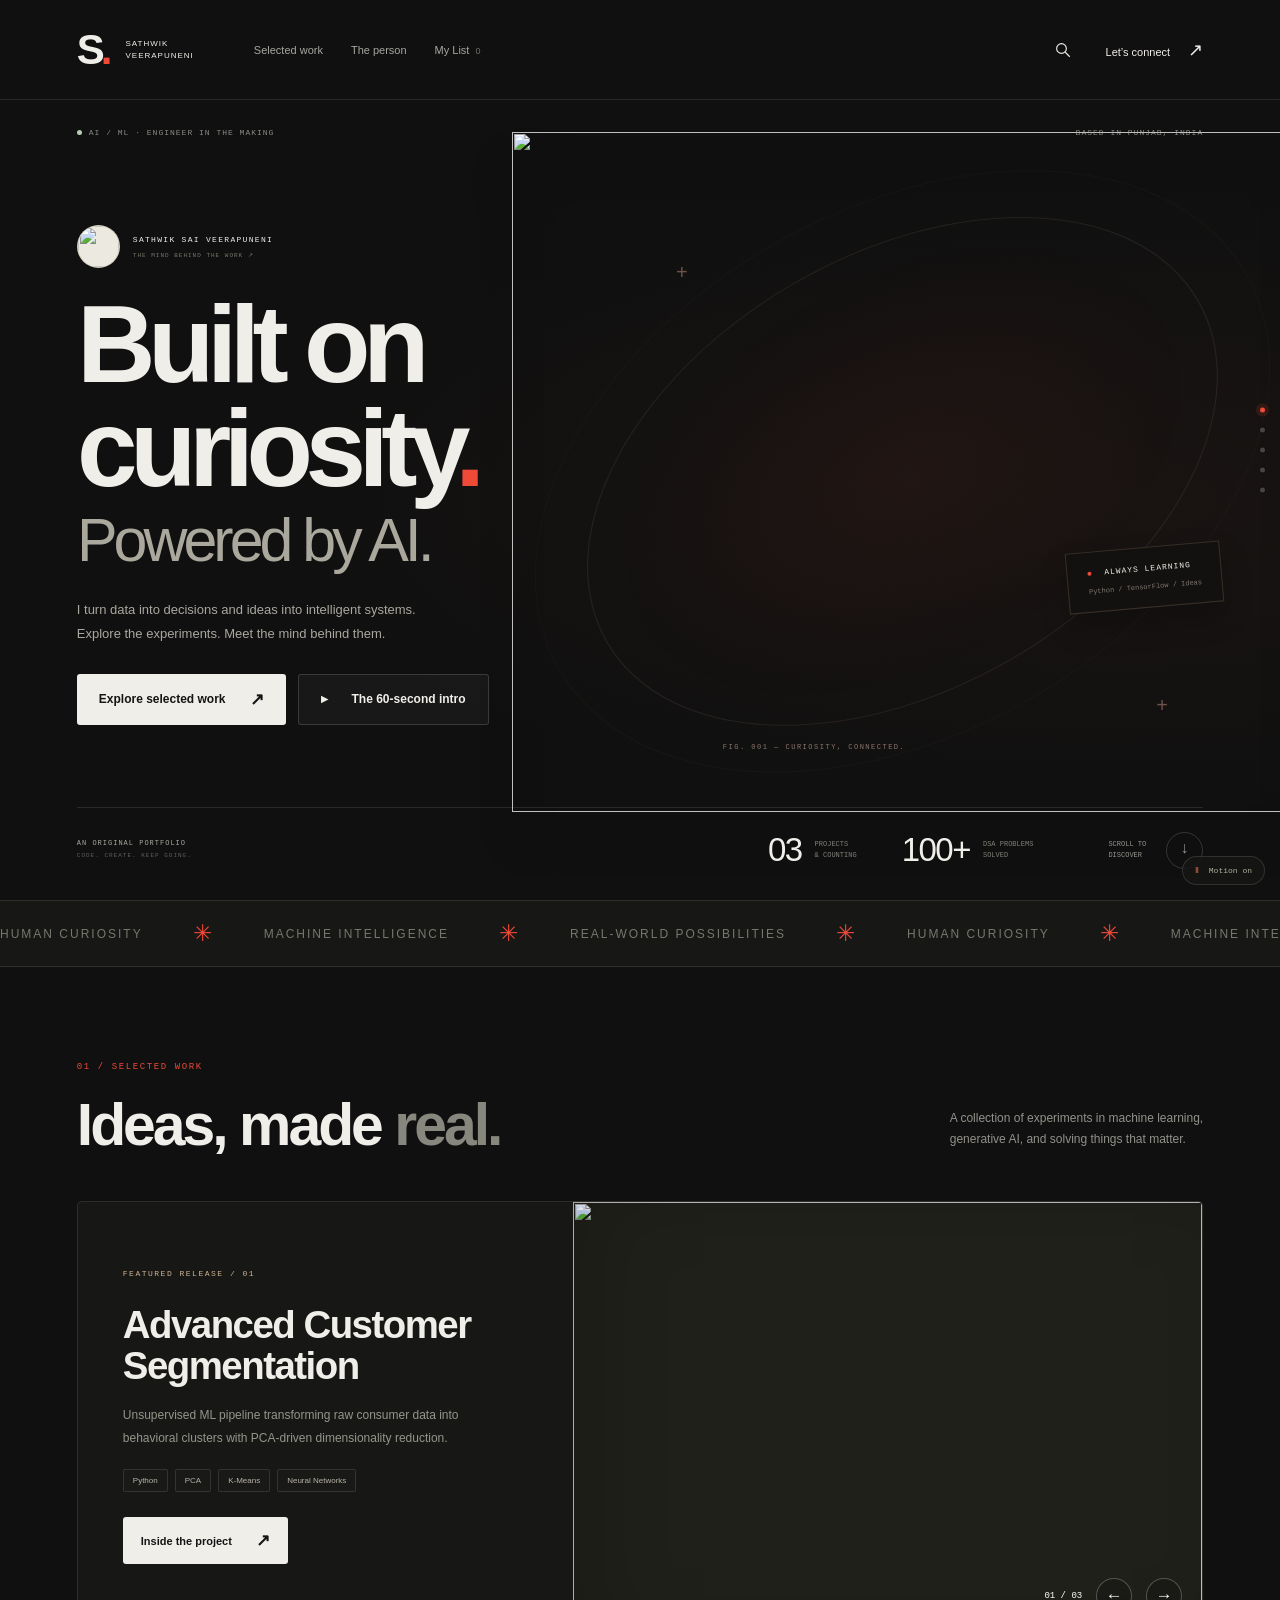
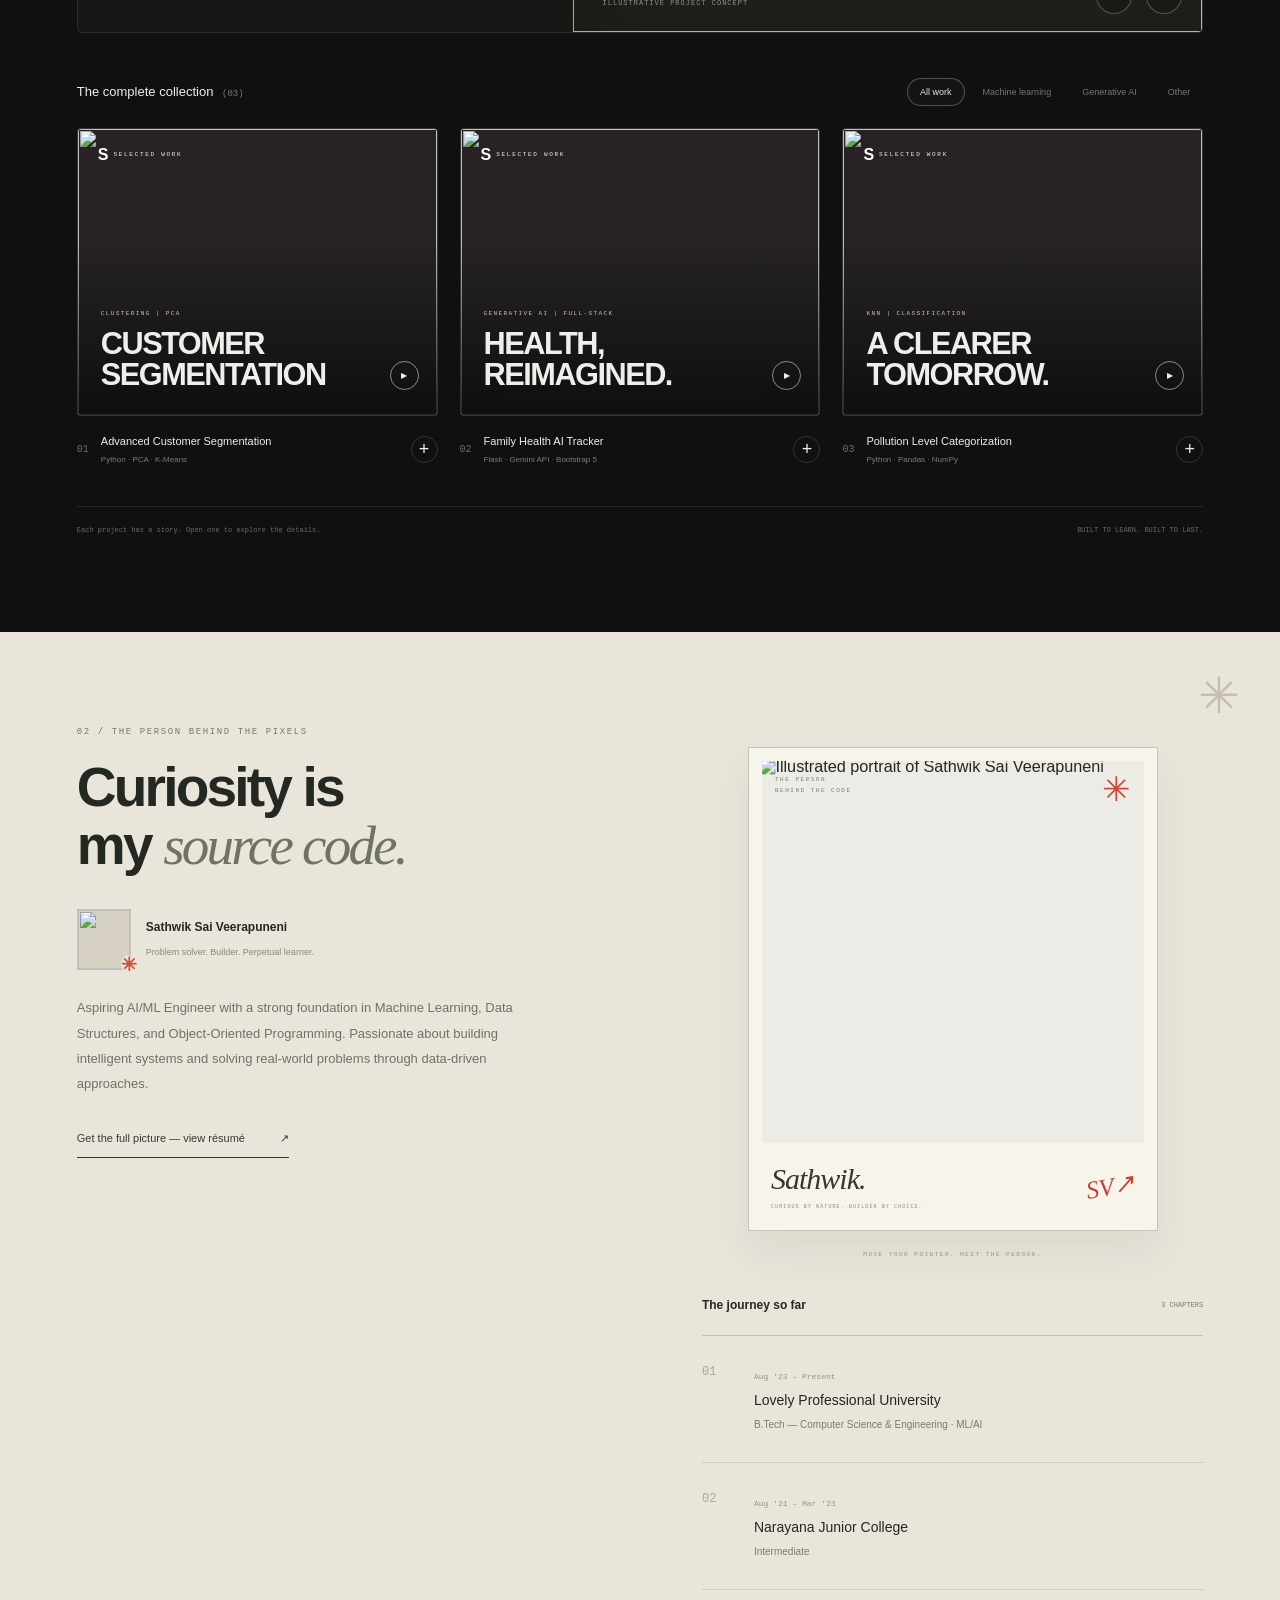
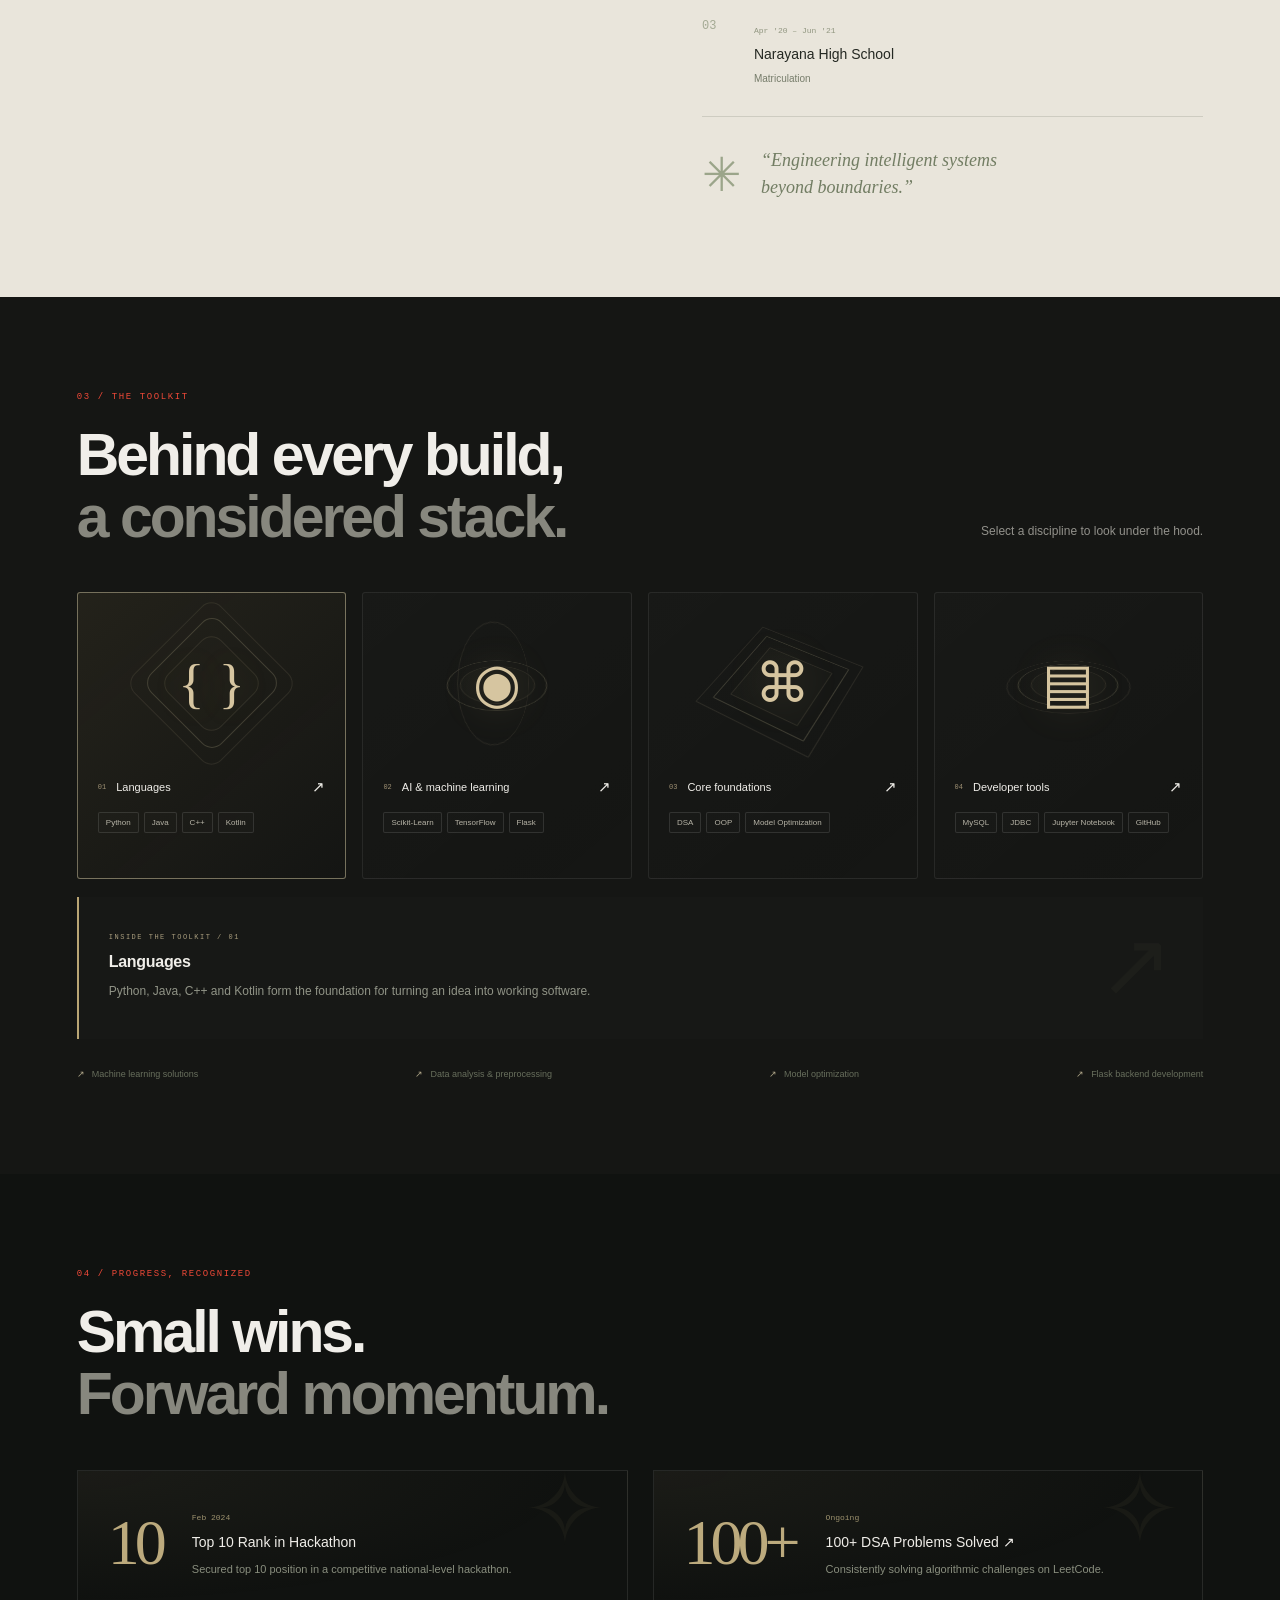
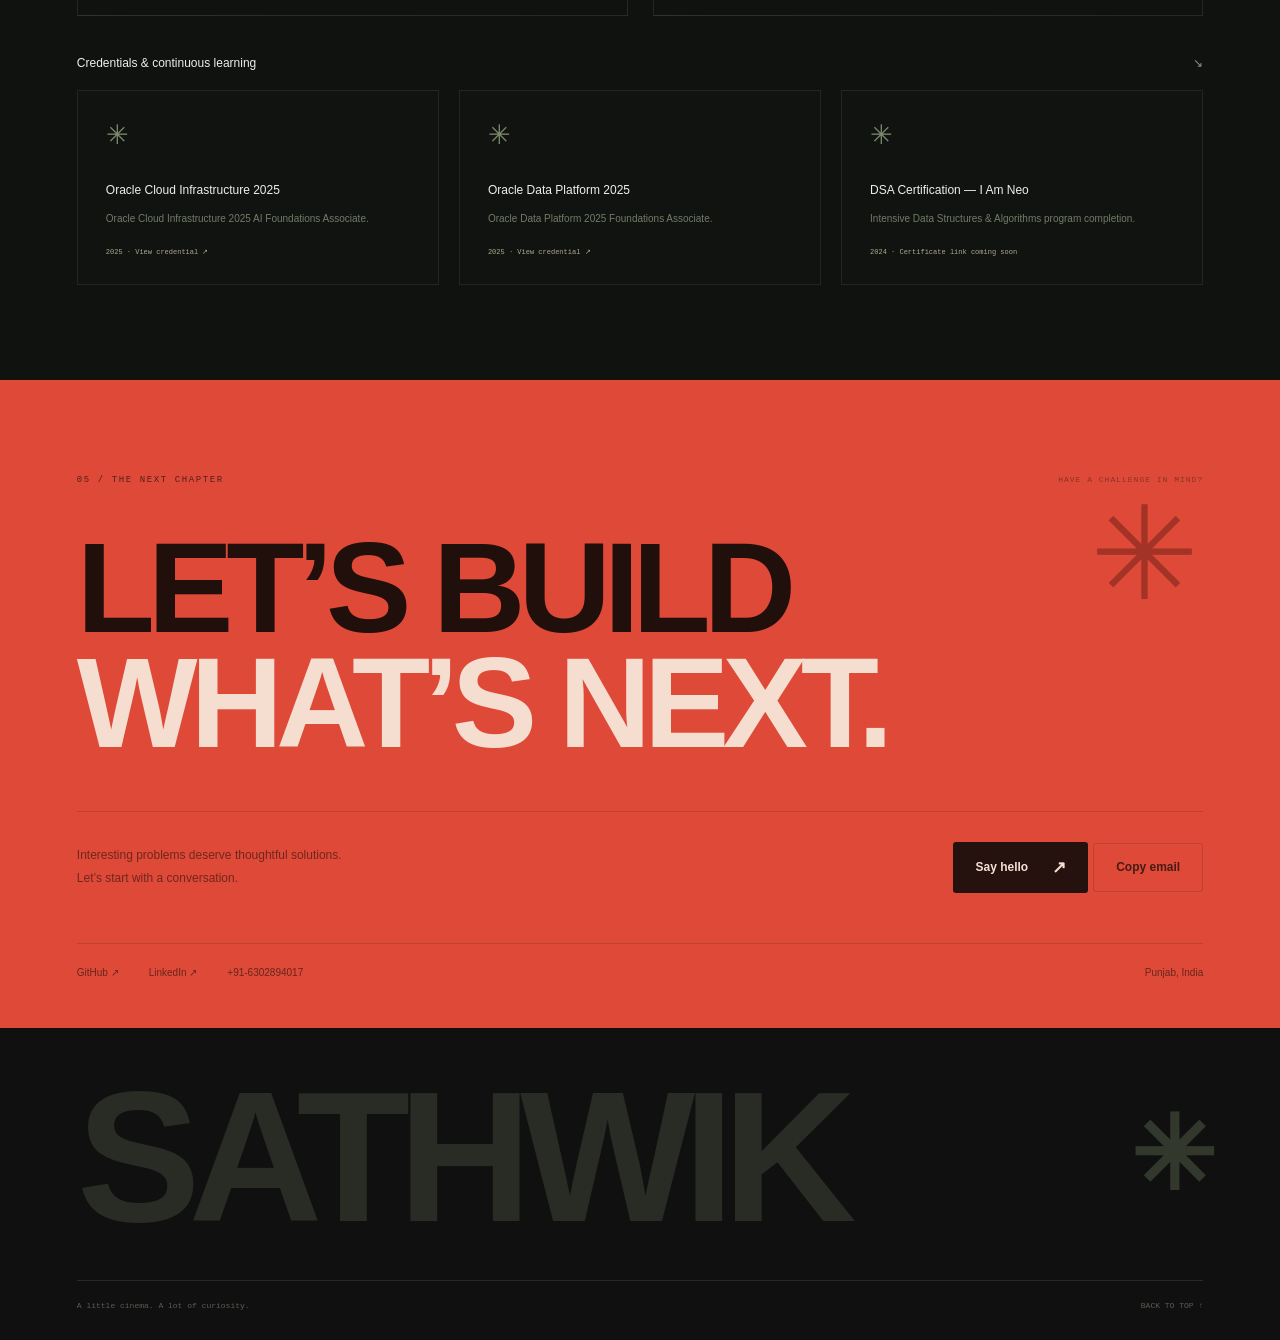
==== commit 972fbd3f: "Add files via upload" ====
--- a/index.html
+++ b/index.html
@@ -1,210 +1,46 @@
-<!DOCTYPE html>
+<!doctype html>
 <html lang="en">
 <head>
-    <meta charset="UTF-8">
-    <meta name="viewport" content="width=device-width, initial-scale=1.0">
-    <meta name="description" content="Sathwik Sai Veerapuneni — AI/ML Engineer Portfolio">
-    <title>Sathwik Sai Veerapuneni | AI & ML Engineer</title>
-    <link rel="stylesheet" href="style.css">
-    <link href="https://fonts.googleapis.com/css2?family=Orbitron:wght@400;500;700;900&family=Inter:wght@300;400;600&family=Rajdhani:wght@400;600;700&display=swap" rel="stylesheet">
-    <link rel="stylesheet" href="https://cdnjs.cloudflare.com/ajax/libs/font-awesome/6.4.0/css/all.min.css">
+<meta charset="UTF-8"><meta name="viewport" content="width=device-width,initial-scale=1"><meta name="theme-color" content="#101010">
+<meta name="description" content="Sathwik Sai Veerapuneni — aspiring AI/ML engineer. Explore machine learning projects, intelligent applications, and the curiosity behind the code.">
+<title>Sathwik — Curiosity, Engineered.</title>
+<link rel="icon" href="assets/favicon.svg" type="image/svg+xml"><link rel="stylesheet" href="style.css">
+<script src="data.js" defer></script><script src="script.js" defer></script>
 </head>
 <body>
-    <canvas id="particle-canvas"></canvas>
-    <div class="gravity-well"></div>
-    <div class="cyber-grid"></div>
-
-    <!-- NAVBAR -->
-    <nav class="glass-nav" id="navbar">
-        <div class="logo">S<span class="neon-text">V</span></div>
-        <ul class="nav-links" id="nav-links">
-            <li><a href="#hero">Home</a></li>
-            <li><a href="#about">About</a></li>
-            <li><a href="#expertise">Expertise</a></li>
-            <li><a href="#projects">Projects</a></li>
-            <li><a href="#achievements">Achievements</a></li>
-            <li><a href="#certifications">Certifications</a></li>
-            <li><a href="#contact">Contact</a></li>
-        </ul>
-        <div class="hamburger" id="hamburger"><span></span><span></span><span></span></div>
-    </nav>
-
-    <main>
-        <!-- HERO -->
-        <section id="hero" class="hero-section">
-            <div class="hero-content" id="hero-content">
-                <p class="hero-pre-title" id="hero-pre-title"></p>
-                <h1 class="glitch" data-text="Sathwik Sai Veerapuneni">
-                    Sathwik Sai<br><span class="hero-surname">Veerapuneni</span>
-                </h1>
-                <!-- Typed animation target -->
-                <h2 class="neon-subtitle">
-                    <span id="typed-text"></span><span class="typed-cursor"></span>
-                </h2>
-                <p class="tagline" id="hero-tagline"></p>
-                <div class="cta-group">
-                    <a href="#projects" class="neon-btn primary-btn" data-tilt data-tilt-scale="1.05">
-                        <i class="fas fa-satellite"></i> View Research
-                    </a>
-                    <a href="#" class="neon-btn secondary-btn" id="open-contact-btn" data-tilt data-tilt-scale="1.05">
-                        <i class="fas fa-broadcast-tower"></i> Contact Core
-                    </a>
-                </div>
-                <div class="hero-meta" id="hero-meta"></div>
-            </div>
-            <div class="holographic-profile" data-tilt data-tilt-glare="true" data-tilt-max-glare="0.2" data-tilt-max="12">
-                <div class="holo-ring ring-1"></div>
-                <div class="holo-ring ring-2"></div>
-                <div class="holo-scanline"></div>
-                <div class="profile-inner">
-                    <img src="profile.jpg" alt="Sathwik Sai Veerapuneni" onerror="this.style.display='none'">
-                    <div class="profile-fallback"><i class="fas fa-user-astronaut"></i></div>
-                </div>
-            </div>
-        </section>
-
-        <!-- ABOUT -->
-        <section id="about" class="about-section">
-            <h2 class="section-title reveal">About <span class="neon-text">Me</span></h2>
-            <div class="about-grid">
-                <div class="about-bio glass-panel reveal d1" data-tilt data-tilt-max="5">
-                    <h3><i class="fas fa-dna"></i> Core Profile</h3>
-                    <p>Aspiring AI/ML Engineer with a strong foundation in Machine Learning, Data Structures, and Object-Oriented Programming. Passionate about building intelligent systems and solving real-world problems through data-driven approaches.</p>
-                    <div class="bio-location"><i class="fas fa-map-marker-alt"></i> <span id="bio-location"></span></div>
-                </div>
-                <div class="education-orbit reveal d2" id="edu-orbit">
-                    <div class="edu-center-core">
-                        <i class="fas fa-graduation-cap"></i>
-                        <span>Education</span>
-                    </div>
-                </div>
-            </div>
-        </section>
-
-        <!-- EXPERTISE (SKILLS & SERVICES) -->
-        <section id="expertise" class="expertise-section">
-            <h2 class="section-title reveal">Core Expertise & <span class="neon-text">Services</span></h2>
-            
-            <h3 class="subsection-title reveal">Skill Matrix</h3>
-            <p class="skills-hint reveal">Hover a group to illuminate the tech stack</p>
-            <div class="skill-matrix" id="skill-matrix"></div>
-
-            <h3 class="subsection-title reveal" style="margin-top: 60px;">Service Grid</h3>
-            <div class="panels-container">
-                <div class="energy-panel reveal d1" data-tilt data-tilt-max="10">
-                    <i class="fas fa-robot panel-icon"></i>
-                    <h4>Machine Learning Solutions</h4>
-                    <p>End-to-end model design, training, and deployment for real-world problems.</p>
-                </div>
-                <div class="energy-panel reveal d2" data-tilt data-tilt-max="10">
-                    <i class="fas fa-database panel-icon"></i>
-                    <h4>Data Analysis & Preprocessing</h4>
-                    <p>Cleaning, transforming, and engineering features to maximize model performance.</p>
-                </div>
-                <div class="energy-panel reveal d3" data-tilt data-tilt-max="10">
-                    <i class="fas fa-chart-line panel-icon"></i>
-                    <h4>Model Optimization</h4>
-                    <p>Hyperparameter tuning, cross-validation, and metric-driven evaluation cycles.</p>
-                </div>
-                <div class="energy-panel reveal d4" data-tilt data-tilt-max="10">
-                    <i class="fas fa-server panel-icon"></i>
-                    <h4>Backend Development</h4>
-                    <p>Flask-based REST APIs to serve ML models and expose intelligent endpoints.</p>
-                </div>
-            </div>
-        </section>
-
-        <!-- PROJECTS -->
-        <section id="projects" class="projects-section">
-            <h2 class="section-title reveal">High-Impact <span class="neon-text">Projects</span></h2>
-            <p class="skills-hint reveal"><i class="fas fa-info-circle"></i> Hover a project card to reveal its model metrics</p>
-            <div class="projects-grid" id="projects-grid"></div>
-        </section>
-
-        <!-- ACHIEVEMENTS -->
-        <section id="achievements" class="achievements-section">
-            <h2 class="section-title reveal">Achievement <span class="neon-text">Timeline</span></h2>
-            <div class="timeline" id="timeline-container"></div>
-        </section>
-
-        <!-- CERTIFICATIONS -->
-        <section id="certifications" class="certifications-section">
-            <h2 class="section-title reveal">Professional <span class="neon-text">Certifications</span></h2>
-            <div class="timeline" id="certifications-container"></div>
-        </section>
-
-        <!-- CONTACT SECTION -->
-        <section id="contact" class="contact-section">
-            <h2 class="section-title reveal">Open <span class="neon-text">Transmission</span></h2>
-            <div class="contact-grid">
-                <div class="contact-info glass-panel reveal d1" data-tilt data-tilt-max="5">
-                    <h3><i class="fas fa-satellite-dish"></i> Comm Links</h3>
-                    <p style="color: var(--text-muted); margin-bottom: 20px;">Deploy a message to my secure servers. I generally respond within 24 standard hours.</p>
-                    <div class="contact-links" id="section-contact-links"></div>
-                </div>
-                <div class="contact-form-wrapper glass-panel reveal d2">
-                    <form class="contact-form" id="page-contact-form" novalidate>
-                        <div class="input-group">
-                            <input type="text" id="p_cname" required autocomplete="off">
-                            <label for="p_cname">Designation (Name)</label>
-                            <div class="input-glow"></div>
-                        </div>
-                        <div class="input-group">
-                            <input type="email" id="p_cemail" required autocomplete="off">
-                            <label for="p_cemail">Comms ID (Email)</label>
-                            <div class="input-glow"></div>
-                        </div>
-                        <div class="input-group">
-                            <textarea id="p_cmessage" rows="5" required></textarea>
-                            <label for="p_cmessage">Encrypted Payload (Message)</label>
-                            <div class="input-glow"></div>
-                        </div>
-                        <button type="submit" class="neon-btn primary-btn submit-btn">
-                            Initiate Transfer <i class="fas fa-paper-plane"></i>
-                        </button>
-                    </form>
-                </div>
-            </div>
-        </section>
-    </main>
-
-    <!-- Fixed Gravity Core Contact Button -->
-    <div class="gravity-core-btn" id="open-contact-btn-fixed" title="Open Contact">
-        <i class="fas fa-satellite-dish"></i>
-        <span>Contact</span>
-    </div>
-
-    <!-- Contact Modal -->
-    <div class="contact-overlay" id="contact-overlay">
-        <div class="contact-modal glass-panel" id="contact-modal">
-            <button class="close-modal" id="close-modal" aria-label="Close"><i class="fas fa-times"></i></button>
-            <h3><i class="fas fa-broadcast-tower"></i> Gravity Core</h3>
-            <p class="modal-sub">Open a transmission channel</p>
-            <div class="contact-links" id="contact-links"></div>
-            <form class="contact-form" id="contact-form" novalidate>
-                <div class="input-group">
-                    <input type="text" id="cname" required autocomplete="off">
-                    <label for="cname">Name</label>
-                    <div class="input-glow"></div>
-                </div>
-                <div class="input-group">
-                    <input type="email" id="cemail" required autocomplete="off">
-                    <label for="cemail">Email</label>
-                    <div class="input-glow"></div>
-                </div>
-                <div class="input-group">
-                    <textarea id="cmessage" rows="4" required></textarea>
-                    <label for="cmessage">Message</label>
-                    <div class="input-glow"></div>
-                </div>
-                <button type="submit" class="neon-btn primary-btn submit-btn">
-                    Initiate Transfer <i class="fas fa-paper-plane"></i>
-                </button>
-            </form>
-        </div>
-    </div>
-
-    <script src="https://cdnjs.cloudflare.com/ajax/libs/vanilla-tilt/1.8.1/vanilla-tilt.min.js"></script>
-    <script src="script.js"></script>
-</body>
-</html>+<a class="skip" href="#projects">Skip to projects</a>
+<div class="entrance" aria-hidden="true"><div class="entrance-top"></div><div class="entrance-bottom"></div><div class="entrance-title"><span>SATHWIK</span><small>A MIND IN MOTION.</small></div><i></i></div>
+<div class="reading-progress" aria-hidden="true"><span></span></div>
+<header>
+<a class="wordmark" href="#home" aria-label="Sathwik home">S<span class="brand-dot">.</span><small>SATHWIK<br>VEERAPUNENI</small></a>
+<nav aria-label="Main navigation"><a href="#projects">Selected work</a><a href="#story">The person</a><button id="list-nav">My List <span id="list-count">0</span></button></nav>
+<div class="nav-tools"><button class="icon-button" id="search-open" aria-label="Search portfolio"><svg viewBox="0 0 24 24"><circle cx="10" cy="10" r="6.5"/><path d="m15 15 6 6"/></svg></button><a class="contact-nav" href="#contact">Let’s connect <span>↗</span></a></div>
+</header>
+<main>
+<section class="hero" id="home">
+<div class="hero-topline"><span><i></i> AI / ML · ENGINEER IN THE MAKING</span><span>BASED IN PUNJAB, INDIA</span></div>
+<div class="hero-art" aria-hidden="true"><div class="art-halo"></div><div class="sculpture-wrap"><picture><source srcset="assets/sculpture.webp" type="image/webp"><img class="sculpture" src="assets/sculpture.png" alt="" width="760" height="720" fetchpriority="high"></picture></div><div class="art-cross cross-one">+</div><div class="art-cross cross-two">+</div><span class="art-coordinate">FIG. 001 — CURIOSITY, CONNECTED.</span><div class="art-tag"><i></i> ALWAYS LEARNING<span>Python / TensorFlow / Ideas</span></div></div>
+<div class="hero-copy"><a href="#story" class="hero-person" aria-label="Meet Sathwik"><picture><source srcset="assets/sathwik.webp" type="image/webp"><img src="assets/sathwik.png" alt="" width="48" height="48" decoding="async"></picture><span>SATHWIK SAI VEERAPUNENI<small>THE MIND BEHIND THE WORK ↗</small></span></a><h1><span class="headline-line"><span>Built on</span></span><span class="headline-line"><span>curiosity<span class="red">.</span></span></span><span class="headline-line hero-final"><em>Powered by AI.</em></span></h1><p class="hero-description">I turn data into decisions and ideas into intelligent systems.<br>Explore the experiments. Meet the mind behind them.</p><div class="actions"><a class="button primary" href="#projects">Explore selected work <span>↗</span></a><button class="button secondary" id="intro-open"><span class="play-icon">▶</span> The 60-second intro</button></div></div>
+<div class="hero-bottom"><span class="hero-edition">AN ORIGINAL PORTFOLIO<br><b>CODE. CREATE. KEEP GOING.</b></span><div class="hero-stat"><strong id="hero-count">03</strong><span>PROJECTS<br>& COUNTING</span></div><div class="hero-stat"><strong>100+</strong><span>DSA PROBLEMS<br>SOLVED</span></div><a href="#projects" class="scroll-cue"><span>SCROLL TO<br>DISCOVER</span><i>↓</i></a></div>
+</section>
+<div class="ticker" aria-hidden="true"><div>HUMAN CURIOSITY <span>✳</span> MACHINE INTELLIGENCE <span>✳</span> REAL-WORLD POSSIBILITIES <span>✳</span> HUMAN CURIOSITY <span>✳</span> MACHINE INTELLIGENCE <span>✳</span> REAL-WORLD POSSIBILITIES <span>✳</span></div></div>
+<section class="catalog" id="projects"><div class="section-heading"><div><p class="eyebrow small">01 / SELECTED WORK</p><h2>Ideas, made <em>real.</em></h2></div><p class="section-aside">A collection of experiments in machine learning,<br>generative AI, and solving things that matter.</p></div>
+<div class="feature-stage" id="feature-stage"></div>
+<div class="collection-heading"><h3>The complete collection <span id="collection-count"></span></h3><div class="filters" role="group" aria-label="Filter projects"><button class="selected" data-filter="all" aria-pressed="true">All work</button><button data-filter="ml" aria-pressed="false">Machine learning</button><button data-filter="ai" aria-pressed="false">Generative AI</button><button data-filter="other" aria-pressed="false">Other</button></div></div>
+<div class="project-grid" id="project-grid"></div><p class="empty" id="project-empty" hidden>No projects in this category yet. Explore the complete collection.</p>
+<div class="gallery-footer"><span>Each project has a story. Open one to explore the details.</span><span>BUILT TO LEARN. BUILT TO LAST.</span></div>
+</section>
+<section id="saved" class="catalog saved-section" hidden><div class="section-heading"><h2>Your shortlist.</h2><button class="text-button" id="close-list">Close collection ×</button></div><div id="saved-grid" class="project-grid"></div><p id="saved-empty" class="empty">Keep the projects that interest you. Use + on any card to save it here.</p></section>
+<section class="story section-pad" id="story"><div class="story-title"><p class="eyebrow small">02 / THE PERSON BEHIND THE PIXELS</p><h2>Curiosity is<br>my <em>source code.</em></h2><div class="identity-card"><div class="identity-avatar"><picture><source srcset="assets/sathwik.webp" type="image/webp"><img src="assets/sathwik.png" alt="" width="54" height="61" loading="lazy" decoding="async"></picture><span>✳</span></div><div><strong>Sathwik Sai Veerapuneni</strong><small>Problem solver. Builder. Perpetual learner.</small></div></div><p>Aspiring AI/ML Engineer with a strong foundation in Machine Learning, Data Structures, and Object-Oriented Programming. Passionate about building intelligent systems and solving real-world problems through data-driven approaches.</p><a class="text-link" id="resume" target="_blank" rel="noopener">Get the full picture — view résumé <span>↗</span></a></div><div class="episodes"><div class="portrait-stage"><figure class="portrait-card" aria-labelledby="portrait-caption"><div class="portrait-frame"><picture><source srcset="assets/sathwik.webp" type="image/webp"><img src="assets/sathwik.png" alt="Illustrated portrait of Sathwik Sai Veerapuneni" width="1254" height="1254" loading="lazy" decoding="async"></picture><span class="portrait-corner portrait-corner-top" aria-hidden="true">✳</span><span class="portrait-edition" aria-hidden="true">THE PERSON<br>BEHIND THE CODE</span><div class="portrait-light" aria-hidden="true"></div></div><figcaption id="portrait-caption"><div><strong>Sathwik.</strong><span>CURIOUS BY NATURE. BUILDER BY CHOICE.</span></div><span class="portrait-sign" aria-hidden="true">SV↗</span></figcaption></figure></div><p class="portrait-hint">MOVE YOUR POINTER. MEET THE PERSON.</p><div class="episode-heading"><h3>The journey so far</h3><span id="education-count">3 CHAPTERS</span></div><div id="education"></div><div class="story-note"><span>✳</span><p>“Engineering intelligent systems<br>beyond boundaries.”</p></div></div></section>
+<section class="section-pad stack-section" id="expertise"><div class="section-heading"><div><p class="eyebrow small">03 / THE TOOLKIT</p><h2>Behind every build,<br><em>a considered stack.</em></h2></div><p class="section-aside">Select a discipline to look under the hood.</p></div><div class="stack" id="skills"></div><div class="stack-detail" id="stack-detail" aria-live="polite"></div><div class="services"><span>Machine learning solutions</span><span>Data analysis & preprocessing</span><span>Model optimization</span><span>Flask backend development</span></div></section>
+<section class="section-pad recognition" id="recognition"><div class="section-heading"><div><p class="eyebrow small">04 / PROGRESS, RECOGNIZED</p><h2>Small wins.<br><em>Forward momentum.</em></h2></div></div><div id="achievements" class="achievement-grid"></div><h3 class="credential-title">Credentials & continuous learning <span>↘</span></h3><div id="certifications" class="cert-grid"></div></section>
+<section id="contact" class="section-pad contact"><div class="contact-top"><p class="eyebrow small">05 / THE NEXT CHAPTER</p><span>HAVE A CHALLENGE IN MIND?</span></div><h2>LET’S BUILD<br><em>WHAT’S NEXT.</em><span class="contact-star" aria-hidden="true">✳</span></h2><div class="contact-bottom"><p>Interesting problems deserve thoughtful solutions.<br>Let’s start with a conversation.</p><div><a id="email" class="button primary">Say hello <span>↗</span></a><button id="copy-email" class="button secondary">Copy email</button></div></div><div class="socials" id="socials"></div></section>
+</main>
+<aside class="chapter-nav" aria-label="Page chapters"><a href="#home" class="current" aria-label="Opening"><span>Opening</span></a><a href="#projects" aria-label="Projects"><span>Projects</span></a><a href="#story" aria-label="My story"><span>My story</span></a><a href="#expertise" aria-label="Expertise"><span>Expertise</span></a><a href="#contact" aria-label="Contact"><span>Contact</span></a></aside>
+<button id="motion-toggle" class="motion-toggle" aria-pressed="false" aria-label="Pause decorative motion"><span>Ⅱ</span> Motion on</button>
+<footer><a href="#home" class="footer-brand">SATHWIK<span>✳</span></a><div><span>A little cinema. A lot of curiosity.</span><a href="#home">BACK TO TOP ↑</a></div></footer><div id="toast" role="status"></div>
+<dialog id="project-dialog" aria-labelledby="detail-title"><button class="dialog-close" aria-label="Close project">×</button><div id="detail"></div></dialog>
+<dialog id="intro-dialog" aria-labelledby="intro-title"><button class="dialog-close" aria-label="Close introduction">×</button><div class="intro-content"><picture class="intro-portrait"><source srcset="assets/sathwik.webp" type="image/webp"><img src="assets/sathwik.png" alt="Sathwik Sai Veerapuneni" width="84" height="84" loading="lazy" decoding="async"></picture><p class="eyebrow small">THE QUICK INTRO / ABOUT 60 SECONDS</p><h2 id="intro-title">Meet the mind<br>behind the models.</h2><p class="intro-bio">I’m Sathwik, a Computer Science & Engineering student specializing in ML/AI at Lovely Professional University. I enjoy turning complex data into practical, intelligent applications.</p><div class="intro-facts"><div><strong>AI / ML</strong><span>CORE FOCUS</span></div><div><strong>100+</strong><span>DSA PROBLEMS SOLVED</span></div></div><h3>Start with the work</h3><div id="intro-projects"></div><div class="actions"><a id="intro-resume" class="button primary" target="_blank" rel="noopener">View résumé ↗</a><a href="#contact" id="intro-contact" class="button secondary">Let’s connect ↗</a></div></div></dialog>
+<dialog id="search-dialog" aria-labelledby="search-title"><div class="search-heading"><h2 id="search-title">What sparks your curiosity?</h2><button class="dialog-close" aria-label="Close search">×</button></div><label class="sr-only" for="search-input">Search projects, skills and sections</label><input id="search-input" type="search" placeholder="Try Python, health, education…" autocomplete="off"><div id="search-results"></div><p class="muted search-hint">Projects, skills, and the person behind the work.</p></dialog>
+<noscript><p class="noscript-note">For project interactions, enable JavaScript. You can still reach Sathwik at <a href="mailto:veerapunenisathwik@gmail.com">veerapunenisathwik@gmail.com</a>.</p></noscript>
+</body></html>
--- a/style.css
+++ b/style.css
@@ -1,425 +1,39 @@
-:root {
-    --bg:         #050505;
-    --bg-2:       #0a0c14;
-    --bg-card:    #0d0f1a;
-    --neon-cyan:  #00f2ff;
-    --neon-purple:#bc13fe;
-    --electric:   #0055ff;
-    --lpu-orange: #ff8c00;
-    --text:       #dde0f0;
-    --text-muted: #6a6e8a;
-    --glass-bg:   rgba(13,15,26,0.6);
-    --glass-b:    rgba(0,242,255,0.15);
-    --blur:       blur(16px);
-    --radius:     14px;
-    --transition: .35s cubic-bezier(.4,0,.2,1);
-}
-
-/* ── INTERACTIVE ORBS ── */
-body::before, body::after {
-    content: '';
-    position: fixed;
-    width: 400px;
-    height: 400px;
-    border-radius: 50%;
-    filter: blur(120px);
-    z-index: 0;
-    pointer-events: none;
-    opacity: 0.4;
-    animation: floatOrbs 20s infinite alternate ease-in-out;
-}
-body::before {
-    background: var(--neon-cyan);
-    top: -100px;
-    left: -100px;
-}
-body::after {
-    background: var(--neon-purple);
-    bottom: -100px;
-    right: -100px;
-    animation-delay: -10s;
-}
-@keyframes floatOrbs {
-    0% { transform: translate(0, 0) scale(1); }
-    50% { transform: translate(20vw, 20vh) scale(1.2); }
-    100% { transform: translate(-10vw, 10vh) scale(0.8); }
-}
-
-*,*::before,*::after{margin:0;padding:0;box-sizing:border-box;}
-html{scroll-behavior:smooth;}
-body{background:var(--bg);color:var(--text);font-family:'Inter',sans-serif;overflow-x:hidden;line-height:1.6;}
-h1,h2,h3,h4,.logo{font-family:'Orbitron',sans-serif;text-transform:uppercase;letter-spacing:2px;}
-::selection{background:var(--neon-purple);color:#fff;}
-::-webkit-scrollbar{width:4px;}
-::-webkit-scrollbar-track{background:var(--bg);}
-::-webkit-scrollbar-thumb{background:var(--neon-purple);border-radius:4px;}
-
-/* ── CANVAS & WELL ── */
-#particle-canvas{position:fixed;inset:0;z-index:0;pointer-events:none;}
-.gravity-well{
-    position:fixed;top:50%;left:50%;transform:translate(-50%,-50%);
-    width:800px;height:800px;border-radius:50%;pointer-events:none;z-index:0;
-    background:radial-gradient(circle,rgba(0,242,255,.03) 0%,transparent 65%);
-    animation:gwell 10s ease-in-out infinite;
-}
-@keyframes gwell{0%,100%{opacity:.5;transform:translate(-50%,-50%) scale(1);}50%{opacity:1;transform:translate(-50%,-50%) scale(1.25);}}
-
-/* ── CYBER GRID ── */
-.cyber-grid{
-    position:fixed;inset:0;z-index:0;pointer-events:none;
-    background-image:
-        linear-gradient(rgba(0, 242, 255, 0.05) 1px, transparent 1px),
-        linear-gradient(90deg, rgba(0, 242, 255, 0.05) 1px, transparent 1px);
-    background-size: 50px 50px;
-    background-position: center top;
-    transform: perspective(800px) rotateX(75deg);
-    animation: gridMove 12s linear infinite;
-    opacity: 0.8;
-    mask-image: radial-gradient(circle at center 30%, #000 0%, transparent 80%);
-    -webkit-mask-image: radial-gradient(circle at center 30%, #000 0%, transparent 80%);
-}
-@keyframes gridMove {
-    0% { transform: perspective(800px) rotateX(75deg) translateY(0); }
-    100% { transform: perspective(800px) rotateX(75deg) translateY(50px); }
-}
-
-/* ── DATA-INGESTION ENTRY ANIMATION ── */
-@keyframes dataIn{
-    from{opacity:0;transform:translateY(24px);filter:blur(6px);}
-    to{opacity:1;transform:translateY(0);filter:blur(0);}
-}
-.reveal{opacity:0;transform:translateY(24px);filter:blur(6px);transition:opacity .7s var(--transition),transform .7s var(--transition),filter .7s;}
-.reveal.visible{opacity:1;transform:translateY(0);filter:blur(0);}
-.reveal.d1{transition-delay:.1s;} .reveal.d2{transition-delay:.2s;} .reveal.d3{transition-delay:.3s;} .reveal.d4{transition-delay:.4s;}
-
-/* ── NAV ── */
-.glass-nav{
-    position:fixed;top:0;width:100%;padding:16px 7%;
-    display:flex;align-items:center;justify-content:space-between;
-    background:rgba(5,5,5,.8);backdrop-filter:var(--blur);
-    border-bottom:1px solid rgba(0,242,255,.1);z-index:1000;
-    transition:box-shadow .3s;
-}
-.glass-nav.scrolled{box-shadow:0 4px 30px rgba(0,242,255,.07);}
-.logo{font-size:1.4rem;color:#fff;}
-.neon-text{color:var(--neon-cyan);text-shadow:0 0 12px var(--neon-cyan);}
-.nav-links{list-style:none;display:flex;gap:30px;}
-.nav-links a{
-    color:var(--text-muted);text-decoration:none;
-    font-family:'Rajdhani',sans-serif;font-weight:600;font-size:.88rem;
-    text-transform:uppercase;letter-spacing:1.5px;transition:color var(--transition);position:relative;
-}
-.nav-links a::after{content:'';position:absolute;bottom:-4px;left:0;width:0;height:2px;background:var(--neon-cyan);box-shadow:0 0 8px var(--neon-cyan);transition:width .3s;}
-.nav-links a:hover,.nav-links a.active{color:var(--neon-cyan);}
-.nav-links a:hover::after,.nav-links a.active::after{width:100%;}
-.hamburger{display:none;flex-direction:column;gap:5px;cursor:pointer;}
-.hamburger span{width:24px;height:2px;background:var(--text);border-radius:2px;transition:.3s;}
-.hamburger.active span:nth-child(1){transform:rotate(45deg) translate(5px,5px);}
-.hamburger.active span:nth-child(2){opacity:0;}
-.hamburger.active span:nth-child(3){transform:rotate(-45deg) translate(5px,-5px);}
-
-/* ── SECTION BASE ── */
-section{position:relative;z-index:1;min-height:100vh;padding:110px 8% 80px;display:flex;flex-direction:column;justify-content:center;}
-.section-title{font-size:2.4rem;margin-bottom:50px;text-align:center;color:#fff;}
-.subsection-title{font-family:'Orbitron',sans-serif;font-size:1.5rem;text-align:center;color:var(--neon-cyan);margin-bottom:20px;text-transform:uppercase;letter-spacing:1px;}
-.glass-panel{background:var(--glass-bg);backdrop-filter:var(--blur);border:1px solid var(--glass-b);border-radius:var(--radius);transition:transform 0.4s ease, box-shadow 0.4s ease, border-color 0.4s ease;}
-.glass-panel:hover{box-shadow:0 0 25px rgba(0,242,255,0.15);border-color:rgba(0,242,255,0.4);}
-
-/* ── BUTTONS ── */
-.neon-btn{
-    display:inline-flex;align-items:center;gap:8px;padding:12px 26px;
-    font-family:'Orbitron',sans-serif;font-size:.72rem;font-weight:700;
-    letter-spacing:1px;text-transform:uppercase;text-decoration:none;
-    cursor:pointer;border-radius:6px;border:1px solid;background:transparent;
-    transition:all var(--transition);position:relative;overflow:hidden;
-}
-.neon-btn::before{content:'';position:absolute;top:0;left:-100%;width:100%;height:100%;background:linear-gradient(90deg,transparent,rgba(255,255,255,.08),transparent);transition:.55s;}
-.neon-btn:hover::before{left:100%;}
-.primary-btn{border-color:var(--neon-cyan);color:var(--neon-cyan);background:rgba(0,242,255,.07);}
-.primary-btn:hover{background:rgba(0,242,255,.18);box-shadow:0 0 22px rgba(0,242,255,.45);color:#fff;}
-.secondary-btn{border-color:var(--neon-purple);color:var(--neon-purple);background:rgba(188,19,254,.07);}
-.secondary-btn:hover{background:rgba(188,19,254,.18);box-shadow:0 0 22px rgba(188,19,254,.45);color:#fff;}
-.download-btn{border-color:var(--lpu-orange);color:var(--lpu-orange);font-size:.68rem;padding:10px 18px;}
-.download-btn:hover{background:rgba(255,140,0,.15);box-shadow:0 0 20px rgba(255,140,0,.35);color:#fff;}
-
-/* ── HERO ── */
-.hero-section{flex-direction:row;align-items:center;justify-content:space-between;gap:60px;padding-top:90px;}
-.hero-content{flex:1;max-width:640px;}
-.hero-pre-title{display:none;}
-.glitch{font-size:3.4rem;line-height:1.1;color:#fff;text-shadow:0 0 30px rgba(188,19,254,.35);animation:float-h 7s ease-in-out infinite;}
-@keyframes float-h{0%,100%{transform:translateY(0);}50%{transform:translateY(-10px);}}
-.hero-surname{color:var(--neon-cyan);text-shadow:0 0 18px var(--neon-cyan);}
-
-/* Typed cursor */
-.neon-subtitle{
-    font-family:'Rajdhani',sans-serif;font-weight:700;font-size:1.25rem;
-    color:var(--neon-cyan);letter-spacing:2px;margin:16px 0 10px;
-    min-height:1.6em;display:flex;align-items:center;gap:4px;
-}
-#typed-text{color:var(--neon-cyan);}
-.typed-cursor{
-    display:inline-block;width:2px;height:1.2em;background:var(--neon-cyan);
-    margin-left:2px;animation:blink-c 1s step-end infinite;vertical-align:middle;
-}
-@keyframes blink-c{0%,100%{opacity:1;}50%{opacity:0;}}
-
-.tagline{font-size:.98rem;color:var(--text-muted);font-style:italic;margin-bottom:30px;border-left:3px solid var(--neon-purple);padding-left:14px;}
-.cta-group{display:flex;gap:16px;flex-wrap:wrap;margin-bottom:24px;}
-.hero-meta{display:flex;gap:18px;flex-wrap:wrap;margin-top:4px;}
-.hero-meta a{font-family:'Rajdhani',sans-serif;font-size:.88rem;color:var(--text-muted);text-decoration:none;display:flex;align-items:center;gap:7px;transition:color var(--transition);}
-.hero-meta a i{color:var(--neon-cyan);}
-.hero-meta a:hover{color:var(--neon-cyan);}
-
-/* ── HOLOGRAPHIC PROFILE ── */
-.holographic-profile{
-    position:relative;width:320px;height:400px;border-radius:18px;flex-shrink:0;
-    background:linear-gradient(135deg,#0d0e1e,#18052d);
-    border:1px solid rgba(0,242,255,.35);
-    box-shadow:0 0 50px rgba(0,242,255,.12),0 0 100px rgba(188,19,254,.07);
-    transform-style:preserve-3d;overflow:hidden;
-    display:flex;flex-direction:column;align-items:center;justify-content:center;
-}
-.holo-ring{position:absolute;border-radius:50%;border:1px solid rgba(0,242,255,.18);animation:spin-r 10s linear infinite;}
-.ring-1{width:190px;height:190px;top:10px;left:50%;transform:translateX(-50%);}
-.ring-2{width:250px;height:250px;top:-20px;left:50%;transform:translateX(-50%);animation-duration:15s;animation-direction:reverse;border-color:rgba(188,19,254,.18);}
-@keyframes spin-r{from{transform:translateX(-50%) rotate(0);}to{transform:translateX(-50%) rotate(360deg);}}
-.holo-scanline{position:absolute;top:0;left:0;width:100%;height:6%;background:rgba(0,242,255,.22);filter:blur(6px);animation:scan 4s linear infinite;z-index:3;pointer-events:none;}
-@keyframes scan{0%{top:-6%;}100%{top:106%;}}
-.profile-inner{width:155px;height:155px;border-radius:50%;overflow:hidden;border:3px solid rgba(0,242,255,.6);box-shadow:0 0 28px rgba(0,242,255,.35);z-index:2;background:#18052d;display:flex;align-items:center;justify-content:center;}
-.profile-inner img{width:100%;height:100%;object-fit:cover;}
-.profile-fallback{font-size:4rem;color:var(--neon-cyan);opacity:.65;}
-
-/* ── ABOUT ── */
-.about-grid{display:grid;grid-template-columns:1fr 1.35fr;gap:45px;align-items:center;}
-.about-bio{padding:32px;}
-.about-bio h3{color:var(--neon-cyan);margin-bottom:16px;font-size:.95rem;display:flex;gap:10px;align-items:center;}
-.about-bio p{color:var(--text-muted);line-height:1.85;font-size:.93rem;}
-.bio-location{margin-top:16px;font-family:'Rajdhani',sans-serif;color:var(--text-muted);font-size:.88rem;display:flex;align-items:center;gap:8px;}
-.bio-location i{color:var(--lpu-orange);}
-
-/* Education Satellites */
-.education-orbit{position:relative;height:380px;display:flex;align-items:center;justify-content:center;}
-.edu-center-core{
-    position:absolute;width:88px;height:88px;border-radius:50%;
-    background:radial-gradient(circle,rgba(0,242,255,.25),rgba(0,242,255,.03));
-    border:2px solid var(--neon-cyan);box-shadow:0 0 28px rgba(0,242,255,.4);
-    display:flex;flex-direction:column;align-items:center;justify-content:center;gap:4px;
-    z-index:5;color:var(--neon-cyan);font-family:'Rajdhani',sans-serif;font-size:.58rem;letter-spacing:1px;text-transform:uppercase;text-align:center;
-}
-.edu-center-core i{font-size:1.5rem;}
-.edu-satellite{
-    position:absolute;width:185px;padding:14px;border-radius:12px;text-align:center;
-    cursor:pointer;animation:ofloat 5s ease-in-out infinite;transition:transform .4s,box-shadow .4s;
-}
-.edu-satellite:hover{transform:scale(1.1) !important;}
-.edu-satellite.sat-0{top:0;left:50%;transform:translateX(-50%);}
-.edu-satellite.sat-1{bottom:5px;left:-5px;animation-delay:.8s;}
-.edu-satellite.sat-2{bottom:5px;right:-5px;animation-delay:1.6s;}
-.edu-satellite i{font-size:1.1rem;margin-bottom:6px;display:block;}
-.edu-satellite h4{font-size:.7rem;color:#fff;margin-bottom:3px;}
-.edu-satellite p{font-size:.66rem;color:var(--text-muted);}
-.edu-badge{display:inline-block;margin-top:6px;padding:3px 10px;border-radius:20px;font-size:.68rem;font-weight:700;}
-.edu-dur{display:block;margin-top:5px;font-family:'Rajdhani',sans-serif;font-size:.62rem;color:var(--text-muted);letter-spacing:1px;}
-@keyframes ofloat{0%,100%{translate:0 0;}50%{translate:0 -12px;}}
-
-/* ── SKILL MATRIX ── */
-.skills-hint{text-align:center;font-family:'Rajdhani',sans-serif;font-size:.83rem;color:var(--text-muted);margin-bottom:38px;}
-.skill-matrix{display:grid;grid-template-columns:repeat(auto-fit,minmax(200px,1fr));gap:22px;}
-.skill-group{background:var(--bg-card);border:1px solid rgba(0,242,255,.12);border-radius:var(--radius);padding:26px 20px;text-align:center;transition:border-color var(--transition),box-shadow var(--transition);transform-style:preserve-3d;}
-.skill-group:hover{border-color:var(--neon-cyan);box-shadow:0 0 28px rgba(0,242,255,.15);}
-.skill-group.g-purple:hover{border-color:var(--neon-purple);box-shadow:0 0 28px rgba(188,19,254,.15);}
-.skill-group.g-blue:hover{border-color:var(--electric);box-shadow:0 0 28px rgba(0,85,255,.15);}
-.skill-group.g-orange:hover{border-color:var(--lpu-orange);box-shadow:0 0 28px rgba(255,140,0,.15);}
-.skill-group-icon{font-size:1.9rem;margin-bottom:13px;}
-.skill-group h4{font-size:.78rem;color:#fff;margin-bottom:14px;}
-.skill-tags{display:flex;flex-wrap:wrap;gap:6px;justify-content:center;}
-.skill-tags span{font-size:.7rem;padding:4px 11px;border-radius:20px;background:rgba(0,242,255,.07);border:1px solid rgba(0,242,255,.18);color:var(--text-muted);transition:all .3s;cursor:default;}
-.skill-group:hover .skill-tags span{background:rgba(0,242,255,.15);color:#fff;}
-.skill-group.g-purple .skill-tags span{background:rgba(188,19,254,.07);border-color:rgba(188,19,254,.2);}
-.skill-group.g-purple:hover .skill-tags span{background:rgba(188,19,254,.18);color:#fff;}
-.skill-group.g-blue .skill-tags span{background:rgba(0,85,255,.07);border-color:rgba(0,85,255,.2);}
-.skill-group.g-blue:hover .skill-tags span{background:rgba(0,85,255,.18);color:#fff;}
-.skill-group.g-orange .skill-tags span{background:rgba(255,140,0,.07);border-color:rgba(255,140,0,.2);}
-.skill-group.g-orange:hover .skill-tags span{background:rgba(255,140,0,.18);color:#fff;}
-
-/* ── PROJECTS ── */
-.projects-grid{display:grid;grid-template-columns:repeat(auto-fit,minmax(290px,1fr));gap:26px;}
-.project-card{
-    position:relative;overflow:hidden;
-    background:var(--bg-card);border:1px solid rgba(0,242,255,.13);
-    border-radius:var(--radius);padding:28px;
-    display:flex;flex-direction:column;gap:14px;
-    transform-style:preserve-3d;transition:border-color var(--transition);
-}
-.project-card.c-purple{border-color:rgba(188,19,254,.15);}
-.project-card.c-blue{border-color:rgba(0,85,255,.15);}
-.project-card:hover{border-color:var(--neon-cyan);box-shadow:0 8px 40px rgba(0,242,255,.1);}
-.project-card.c-purple:hover{border-color:var(--neon-purple);box-shadow:0 8px 40px rgba(188,19,254,.1);}
-.project-card.c-blue:hover{border-color:var(--electric);box-shadow:0 8px 40px rgba(0,85,255,.1);}
-
-/* Metrics hover overlay */
-.metrics-overlay{
-    position:absolute;inset:0;border-radius:var(--radius);
-    background:rgba(5,5,5,.92);backdrop-filter:blur(10px);
-    display:flex;flex-direction:column;align-items:center;justify-content:center;gap:16px;
-    opacity:0;pointer-events:none;transition:opacity .35s;
-    border:1px solid var(--neon-cyan);
-}
-.project-card.c-purple .metrics-overlay{border-color:var(--neon-purple);}
-.project-card.c-blue .metrics-overlay{border-color:var(--electric);}
-.project-card:hover .metrics-overlay{opacity:1;pointer-events:all;}
-.metrics-title{font-family:'Orbitron',sans-serif;font-size:.7rem;letter-spacing:2px;color:var(--neon-cyan);text-transform:uppercase;}
-.project-card.c-purple .metrics-title{color:var(--neon-purple);}
-.project-card.c-blue .metrics-title{color:var(--electric);}
-.metrics-grid{display:flex;gap:24px;}
-.metric-item{text-align:center;}
-.metric-val{font-family:'Orbitron',sans-serif;font-size:1.6rem;font-weight:700;color:var(--neon-cyan);line-height:1;text-shadow:0 0 15px var(--neon-cyan);}
-.project-card.c-purple .metric-val{color:var(--neon-purple);text-shadow:0 0 15px var(--neon-purple);}
-.project-card.c-blue .metric-val{color:var(--electric);text-shadow:0 0 15px var(--electric);}
-.metric-label{font-family:'Rajdhani',sans-serif;font-size:.7rem;color:var(--text-muted);letter-spacing:1px;margin-top:4px;text-transform:uppercase;}
-.metrics-hint{font-family:'Rajdhani',sans-serif;font-size:.72rem;color:var(--text-muted);letter-spacing:1px;margin-top:4px;}
-
-.card-header{display:flex;align-items:center;justify-content:space-between;gap:10px;}
-.card-icon{width:42px;height:42px;border-radius:9px;flex-shrink:0;display:flex;align-items:center;justify-content:center;font-size:1.1rem;}
-.c-default .card-icon{background:rgba(0,242,255,.1);border:1px solid rgba(0,242,255,.25);color:var(--neon-cyan);}
-.c-purple .card-icon{background:rgba(188,19,254,.1);border:1px solid rgba(188,19,254,.25);color:var(--neon-purple);}
-.c-blue .card-icon{background:rgba(0,85,255,.1);border:1px solid rgba(0,85,255,.25);color:var(--electric);}
-.card-tag{font-family:'Rajdhani',sans-serif;font-size:.7rem;letter-spacing:1.5px;padding:3px 9px;border-radius:4px;white-space:nowrap;}
-.c-default .card-tag{color:var(--neon-cyan);background:rgba(0,242,255,.05);border:1px solid rgba(0,242,255,.15);}
-.c-purple .card-tag{color:var(--neon-purple);background:rgba(188,19,254,.05);border:1px solid rgba(188,19,254,.15);}
-.c-blue .card-tag{color:var(--electric);background:rgba(0,85,255,.05);border:1px solid rgba(0,85,255,.15);}
-.project-card h3{font-size:.88rem;color:#fff;}
-.project-card p{font-size:.87rem;color:var(--text-muted);line-height:1.75;flex:1;}
-.project-highlight{display:inline-flex;align-items:center;gap:8px;background:rgba(0,242,255,.07);border:1px solid rgba(0,242,255,.2);padding:7px 13px;border-radius:8px;font-size:.8rem;color:var(--neon-cyan);font-weight:600;}
-.card-footer{display:flex;gap:7px;flex-wrap:wrap;margin-top:auto;padding-top:6px;}
-.tech-pill{font-size:.67rem;padding:3px 9px;border-radius:20px;background:rgba(255,255,255,.04);border:1px solid rgba(255,255,255,.09);color:var(--text-muted);}
-
-/* ── SERVICES ── */
-.panels-container{display:grid;grid-template-columns:repeat(auto-fit,minmax(220px,1fr));gap:20px;}
-.energy-panel{background:var(--bg-card);border:1px solid rgba(0,242,255,.1);border-top:3px solid var(--neon-cyan);border-radius:var(--radius);padding:30px 20px;text-align:center;transition:transform 0.4s cubic-bezier(0.175, 0.885, 0.32, 1.275), box-shadow 0.4s ease, border-color 0.4s ease;transform-style:preserve-3d;}
-.energy-panel:hover{border-color:var(--neon-cyan);box-shadow:0 12px 38px rgba(0,242,255,.2);transform:translateY(-8px);}
-.panel-icon{font-size:2.1rem;color:var(--neon-cyan);margin-bottom:13px;text-shadow:0 0 14px var(--neon-cyan);display:block;}
-.energy-panel h4{color:#fff;margin-bottom:9px;font-size:.8rem;}
-.energy-panel p{color:var(--text-muted);font-size:.84rem;line-height:1.65;}
-
-/* ── TIMELINE ── */
-.timeline{position:relative;max-width:820px;margin:0 auto;padding:10px 0;}
-.timeline::before{content:'';position:absolute;left:50%;top:0;bottom:0;width:2px;margin-left:-1px;background:linear-gradient(to bottom,transparent,var(--neon-purple),var(--neon-cyan),transparent);}
-.timeline-item{display:flex;align-items:flex-start;width:50%;padding:0 48px 28px 0;position:relative;}
-.timeline-item:nth-child(even){margin-left:50%;padding:0 0 28px 48px;}
-.timeline-dot{position:absolute;right:-22px;width:44px;height:44px;border-radius:50%;background:var(--bg);border:2px solid var(--neon-purple);box-shadow:0 0 14px rgba(188,19,254,.6);display:flex;align-items:center;justify-content:center;color:var(--neon-purple);font-size:.82rem;z-index:2;}
-.timeline-item:nth-child(even) .timeline-dot{right:auto;left:-22px;}
-.timeline-content{padding:18px 20px;border-radius:var(--radius);width:100%;transition:transform 0.4s var(--transition), box-shadow 0.4s var(--transition), border-color 0.4s var(--transition);}
-.timeline-content:hover{transform:translateX(8px);border-color:var(--neon-cyan);box-shadow:0 0 24px rgba(0,242,255,0.12);}
-.timeline-item:nth-child(even) .timeline-content:hover{transform:translateX(-8px);}
-.timeline-date{display:block;font-family:'Rajdhani',sans-serif;font-size:.76rem;color:var(--neon-cyan);letter-spacing:2px;margin-bottom:6px;}
-.timeline-content h4{color:#fff;font-size:.86rem;margin-bottom:6px;}
-.timeline-content p{color:var(--text-muted);font-size:.84rem;line-height:1.65;}
-
-/* ── CONTACT SECTION ── */
-.contact-grid{display:grid;grid-template-columns:1.2fr 1.6fr;gap:40px;align-items:stretch;max-width:1000px;margin:0 auto;}
-.contact-info{padding:35px;display:flex;flex-direction:column;justify-content:center;}
-.contact-info h3{color:var(--neon-cyan);margin-bottom:16px;font-size:1.15rem;display:flex;gap:10px;align-items:center;}
-.contact-form-wrapper{padding:38px;}
-
-/* ── GRAVITY CORE BTN ── */
-.gravity-core-btn{position:fixed;bottom:30px;right:30px;z-index:900;display:flex;flex-direction:column;align-items:center;gap:4px;cursor:pointer;}
-.gravity-core-btn i{width:56px;height:56px;border-radius:50%;background:rgba(188,19,254,.15);border:2px solid var(--neon-purple);display:flex;align-items:center;justify-content:center;font-size:1.4rem;color:var(--neon-purple);transition:.3s;animation:pulse-btn 2.5s ease-in-out infinite;}
-.gravity-core-btn:hover i{background:rgba(188,19,254,.35);color:#fff;}
-.gravity-core-btn span{font-family:'Orbitron',sans-serif;font-size:.52rem;color:var(--neon-purple);letter-spacing:2px;text-transform:uppercase;}
-@keyframes pulse-btn{0%,100%{box-shadow:0 0 20px rgba(188,19,254,.4);}50%{box-shadow:0 0 44px rgba(188,19,254,.85),0 0 70px rgba(188,19,254,.25);}}
-
-/* ── CONTACT OVERLAY ── */
-.contact-overlay{position:fixed;inset:0;z-index:2000;background:rgba(5,5,5,.88);backdrop-filter:blur(6px);display:flex;align-items:center;justify-content:center;opacity:0;pointer-events:none;transition:opacity .4s;}
-.contact-overlay.active{opacity:1;pointer-events:all;}
-.contact-modal{width:90%;max-width:510px;padding:38px;border-radius:18px;position:relative;transform:scale(.9) translateY(28px);transition:transform .4s cubic-bezier(.175,.885,.32,1.275);max-height:90vh;overflow-y:auto;}
-.contact-overlay.active .contact-modal{transform:scale(1) translateY(0);}
-.close-modal{position:absolute;top:14px;right:14px;background:none;border:1px solid var(--glass-b);color:var(--text-muted);width:32px;height:32px;border-radius:50%;cursor:pointer;font-size:.9rem;display:flex;align-items:center;justify-content:center;transition:.3s;}
-.close-modal:hover{color:#fff;border-color:var(--neon-cyan);}
-.contact-modal h3{font-size:1.05rem;color:var(--neon-purple);display:flex;align-items:center;gap:10px;margin-bottom:4px;}
-.modal-sub{color:var(--text-muted);font-size:.86rem;margin-bottom:20px;}
-.contact-links{display:flex;flex-direction:column;gap:9px;margin-bottom:24px;}
-.contact-links a{color:var(--text-muted);text-decoration:none;font-size:.88rem;display:flex;align-items:center;gap:10px;transition:color .3s;}
-.contact-links a:hover{color:var(--neon-cyan);}
-.contact-links a i{color:var(--neon-cyan);width:16px;}
-.social-row{display:flex;gap:10px;margin:4px 0;}
-.social-icon{width:38px;height:38px;border-radius:50%;border:1px solid var(--glass-b);display:flex;align-items:center;justify-content:center;color:#fff;font-size:1rem;text-decoration:none;transition:.3s;}
-.social-icon:hover{background:var(--neon-cyan);border-color:var(--neon-cyan);color:var(--bg);}
-.contact-form{display:flex;flex-direction:column;gap:26px;}
-.input-group{position:relative;}
-.input-group input,.input-group textarea{width:100%;padding:13px 0;background:transparent;border:none;border-bottom:1px solid rgba(255,255,255,.1);color:#fff;font-size:.9rem;outline:none;resize:none;font-family:'Inter',sans-serif;transition:.3s;}
-.input-group input:focus,.input-group textarea:focus{border-bottom-color:var(--neon-cyan);}
-.input-group label{position:absolute;top:13px;left:0;color:var(--text-muted);pointer-events:none;transition:.3s;font-size:.88rem;}
-.input-group input:focus~label,.input-group input:valid~label,.input-group textarea:focus~label,.input-group textarea:valid~label{top:-12px;font-size:.72rem;color:var(--neon-cyan);}
-.input-glow{position:absolute;bottom:0;left:0;width:0;height:2px;background:var(--neon-cyan);box-shadow:0 0 8px var(--neon-cyan);transition:.35s;}
-.input-group input:focus~.input-glow,.input-group textarea:focus~.input-glow{width:100%;}
-.submit-btn{align-self:flex-start;}
-
-/* ── RESPONSIVE ── */
-@media(max-width:1024px){
-    .hero-section{flex-direction:column;text-align:center;padding-top:130px;}
-    .cta-group,.hero-meta{justify-content:center;}
-    .about-grid{grid-template-columns:1fr;}
-    .education-orbit{height:420px;}
-    .contact-grid{grid-template-columns:1fr;max-width:600px;}
-}
-@media(max-width:768px){
-    .nav-links{display:none;flex-direction:column;position:fixed;top:0;right:0;bottom:0;width:75%;background:rgba(5,5,5,.98);padding:80px 36px;gap:28px;transform:translateX(100%);transition:transform .35s;}
-    .nav-links.open{display:flex;transform:translateX(0);}
-    .hamburger{display:flex;}
-    .glitch{font-size:2.2rem;}
-    .section-title{font-size:1.85rem;}
-    .holographic-profile{width:260px;height:330px;}
-    .timeline::before{left:22px;}
-    .timeline-item,.timeline-item:nth-child(even){width:100%;margin-left:0;padding:0 0 26px 62px;}
-    .timeline-dot,.timeline-item:nth-child(even) .timeline-dot{right:auto;left:0;}
-    .contact-modal{padding:26px 16px;}
-    .metrics-grid{gap:16px;}
-    .metric-val{font-size:1.3rem;}
-}
-
-/* ── PROJECT GITHUB BUTTON ── */
-.project-github-btn{
-    display:inline-flex;align-items:center;gap:7px;
-    margin-top:4px;padding:7px 14px;
-    position:relative;z-index:10;
-    font-family:'Rajdhani',sans-serif;font-size:.78rem;font-weight:700;letter-spacing:1px;
-    text-decoration:none;text-transform:uppercase;
-    color:var(--neon-cyan);
-    border:1px solid rgba(0,242,255,.35);
-    border-radius:6px;
-    background:rgba(0,242,255,.05);
-    transition:all var(--transition);
-    align-self:flex-start;
-}
-.project-github-btn i{font-size:.9rem;}
-.project-github-btn:hover{
-    background:rgba(0,242,255,.18);
-    border-color:var(--neon-cyan);
-    box-shadow:0 0 16px rgba(0,242,255,.35);
-    color:#fff;
-}
-.c-purple .project-github-btn{color:var(--neon-purple);border-color:rgba(188,19,254,.35);background:rgba(188,19,254,.05);}
-.c-purple .project-github-btn:hover{background:rgba(188,19,254,.18);border-color:var(--neon-purple);box-shadow:0 0 16px rgba(188,19,254,.35);color:#fff;}
-.c-blue .project-github-btn{color:var(--electric);border-color:rgba(0,85,255,.35);background:rgba(0,85,255,.05);}
-.c-blue .project-github-btn:hover{background:rgba(0,85,255,.18);border-color:var(--electric);box-shadow:0 0 16px rgba(0,85,255,.35);color:#fff;}
-
-/* ── ACHIEVEMENT CERTIFICATE LINK ── */
-.cert-link{
-    display:inline-flex;align-items:center;gap:6px;
-    margin-top:10px;padding:5px 12px;
-    font-family:'Rajdhani',sans-serif;font-size:.76rem;font-weight:700;letter-spacing:1px;
-    text-decoration:none;text-transform:uppercase;
-    color:var(--neon-cyan);
-    border:1px solid rgba(0,242,255,.3);
-    border-radius:5px;
-    background:rgba(0,242,255,.04);
-    transition:all var(--transition);
-}
-.cert-link i{font-size:.72rem;}
-.cert-link:hover{
-    background:rgba(0,242,255,.15);
-    border-color:var(--neon-cyan);
-    box-shadow:0 0 14px rgba(0,242,255,.3);
-    color:#fff;
-}+/* SATHWIK / Curiosity, Engineered.
+   Tokens → base → opening → projects → story → toolkit → contact → motion → responsive.
+   No remote fonts, framework, or build step. */
+:root{color-scheme:dark;--bg:#101010;--panel:#191919;--ink:#f0eee9;--muted:#92918b;--red:#ef4938;--line:#ffffff1a;--ease:cubic-bezier(.2,.75,.2,1);--scroll-progress:0;--hero-depth:0px;--hero-opacity:1}
+*{box-sizing:border-box}html{scroll-behavior:smooth;scroll-padding-top:30px}body{margin:0;background:var(--bg);color:var(--ink);font-family:Arial,Helvetica,sans-serif;-webkit-font-smoothing:antialiased}::selection{color:#fff;background:#cd392b}a{color:inherit;text-decoration:none}button,input,textarea,select{font:inherit}button{color:inherit;border:0;cursor:pointer}button,a{touch-action:manipulation;-webkit-tap-highlight-color:transparent}a:focus-visible,button:focus-visible,input:focus-visible,select:focus-visible,textarea:focus-visible{outline:2px solid var(--red);outline-offset:5px}button:disabled{cursor:default}img,svg{max-width:100%}h1,h2,h3,p{margin-top:0}h2{font-size:clamp(38px,4.6vw,72px);line-height:1.05;letter-spacing:-3px;font-weight:600;margin-bottom:0}em{font-style:normal;color:#87877e}.red{color:var(--red)}[hidden]{display:none!important}.muted{color:var(--muted);font-size:12px}.sr-only,.skip{position:absolute;width:1px;height:1px;overflow:hidden;clip-path:inset(50%)}.skip:focus{width:auto;height:auto;clip-path:none;background:white;color:#111;z-index:100;padding:18px}.eyebrow{font:10px 'Courier New',monospace;letter-spacing:1.8px;margin-bottom:22px}.eyebrow.small{font-size:9px;letter-spacing:1.6px;color:var(--red);margin-bottom:22px}.button{display:inline-flex;align-items:center;justify-content:center;gap:24px;min-height:49px;padding:15px 22px;font-size:12px;font-weight:600;border-radius:3px;transition:background .25s,transform .25s var(--ease)}.button:hover{transform:translateY(-3px)}.button>span:last-child{font-size:17px}.primary{background:var(--ink);color:#151515}.primary:hover{background:white}.secondary{background:#ffffff09;border:1px solid #ffffff25;color:var(--ink)}.secondary:hover{background:#ffffff16}.actions{display:flex;gap:12px;flex-wrap:wrap}.text-button{background:none;padding:7px 0;color:var(--muted);font-size:12px}.text-link{font-size:12px;display:inline-flex;align-items:center;justify-content:space-between;gap:35px;padding-bottom:12px;border-bottom:1px solid currentColor}.empty{color:var(--muted);font-size:13px;line-height:1.8;padding:25px 0}.section-pad,.catalog{padding:95px 6%}.section-heading{display:flex;justify-content:space-between;align-items:flex-end;gap:30px;margin-bottom:45px}.section-aside{font-size:12px;line-height:1.8;color:var(--muted);margin:0 0 5px}.reading-progress{position:fixed;inset:0 0 auto;height:2px;z-index:50;pointer-events:none}.reading-progress span{display:block;height:100%;background:var(--red);transform:scaleX(var(--scroll-progress));transform-origin:left}
+/* Navigation */
+header{height:100px;padding:0 6%;display:flex;align-items:center;gap:60px;border-bottom:1px solid var(--line);position:relative;z-index:5;background:#101010}.wordmark{font-size:42px;letter-spacing:-5px;line-height:1;font-weight:900;display:flex;align-items:center;gap:0}.brand-dot{color:var(--red);margin-left:1px}.wordmark small{font-size:8px;line-height:1.4;letter-spacing:1px;margin-left:18px;font-weight:400}nav{display:flex;gap:28px;font-size:11px;color:#a6a6a0}nav button{font-size:11px;background:none;color:inherit;padding:0}nav a:hover,nav button:hover,nav .active{color:white}#list-count{color:#6f6e68;font-size:9px;margin-left:3px}.nav-tools{margin-left:auto;display:flex;align-items:center;gap:26px}.contact-nav{font-size:11px}.contact-nav span{font-size:18px;margin-left:15px}.icon-button{display:grid;place-items:center;padding:8px;background:none}.icon-button svg{width:18px;height:18px;fill:none;stroke:currentColor;stroke-width:1.5}
+/* The opening */
+.hero{min-height:760px;height:calc(100svh - 100px);max-height:1100px;position:relative;isolation:isolate;overflow:hidden;padding:110px 6% 160px;display:flex;align-items:center;background:radial-gradient(ellipse at 86% 50%,#39221b38,transparent 56%),#101010}.hero-topline{position:absolute;top:28px;left:6%;right:6%;display:flex;justify-content:space-between;color:#898a83;font:8px 'Courier New',monospace;letter-spacing:1px}.hero-topline>span:first-child{display:flex;align-items:center;gap:7px}.hero-topline i{width:5px;height:5px;background:#b9cbb7;border-radius:50%}.hero-copy{z-index:2;position:relative;width:57%;transform:translateY(var(--hero-depth));opacity:var(--hero-opacity)}.hero-copy>.eyebrow{color:#b7b4ab;margin-bottom:27px;font-size:9px;letter-spacing:2px}.hero h1{font-size:clamp(75px,8.5vw,134px);line-height:.95;letter-spacing:-7.5px;font-weight:750;margin:0 0 28px}.headline-line{display:block;overflow:hidden;padding:0 0 .12em;margin-bottom:-.12em}.headline-line>span,.headline-line>em{display:block;animation:headline-in 1.1s var(--ease) .55s both}.headline-line:nth-child(2)>span{animation-delay:.66s}.headline-line.hero-final{margin-top:12px}.headline-line.hero-final em{font-size:.56em;letter-spacing:-4px;font-weight:400;color:#aaa79d;animation-delay:.78s}.hero-description{font-size:13px;line-height:1.85;color:#aaa79f;max-width:440px;margin-bottom:28px;animation:fade-up .9s .9s both}.hero .actions{animation:fade-up .9s 1s both}.play-icon{font-size:9px!important}.hero-art{position:absolute;right:-1%;top:4%;width:61%;height:85%;z-index:1;pointer-events:none}.sculpture-wrap{position:absolute;inset:0;transform:translate(var(--pointer-x,0px),var(--pointer-y,0px));transition:transform 1s var(--ease)}.sculpture{width:100%;height:100%;object-fit:contain;animation:sculpture-arrive 1.6s var(--ease) .4s both,sculpture-float 10s ease-in-out 2s infinite;filter:drop-shadow(0 35px 20px #0006)}.art-halo{position:absolute;inset:18% 15%;border:1px solid #a88a7422;border-radius:50%;transform:rotate(-30deg) scaleX(1.25);background:radial-gradient(#ef49380c,transparent 65%)}.art-halo:before{content:'';position:absolute;inset:-45px;border:1px solid #a88a740b;border-radius:50%}.art-cross{position:absolute;color:#6e5148;font-size:20px;font-weight:200}.cross-one{top:19%;left:21%}.cross-two{bottom:14%;right:16%}.art-coordinate{position:absolute;bottom:9%;left:27%;font:7px 'Courier New',monospace;letter-spacing:1.5px;color:#8b756a}.art-tag{position:absolute;right:9%;top:61%;border:1px solid #aa8b7040;background:#13120fe0;padding:16px 20px;transform:rotate(-5deg);font:8px 'Courier New',monospace;letter-spacing:1px;box-shadow:0 15px 30px #0003}.art-tag i{display:inline-block;width:4px;height:4px;border-radius:50%;background:#ef4938;margin-right:7px}.art-tag span{display:block;color:#807871;font-size:7px;margin-top:10px;letter-spacing:0}.hero-bottom{position:absolute;left:6%;right:6%;bottom:31px;display:flex;align-items:center;gap:45px;border-top:1px solid var(--line);padding-top:23px;z-index:3}.hero-edition{font:7px 'Courier New',monospace;color:#aaa89f;letter-spacing:1px;line-height:1.7;margin-right:auto}.hero-edition b{font-weight:400;color:#5f615a;font-size:6px}.hero-stat{display:flex;align-items:center;gap:13px}.hero-stat strong{font-size:33px;font-weight:400;letter-spacing:-1.5px}.hero-stat>span{font:7px 'Courier New',monospace;color:#807f78;line-height:1.6}.scroll-cue{margin-left:30px;display:flex;align-items:center;gap:20px;font:7px 'Courier New',monospace;line-height:1.6;color:#95938b}.scroll-cue i{font-style:normal;border:1px solid #ffffff29;border-radius:50%;width:37px;height:37px;display:grid;place-items:center;font-size:16px;transition:transform .3s}.scroll-cue:hover i{transform:translateY(5px)}.ticker{overflow:hidden;border-block:1px solid var(--line);padding:19px 0;background:#171715}.ticker>div{white-space:nowrap;display:flex;align-items:center;gap:50px;width:max-content;font-size:12px;letter-spacing:2px;color:#77776d;animation:ticker-flow 38s linear infinite}.ticker span{font-size:23px;color:var(--red)}
+/* Selected work */
+.feature-stage{border:1px solid #ffffff18;border-radius:5px;overflow:hidden;position:relative;min-height:430px;display:grid;grid-template-columns:44% 56%;background:#171715}.feature-copy{padding:45px;display:flex;flex-direction:column;align-items:flex-start;justify-content:center;position:relative;z-index:2}.feature-meta{font:8px 'Courier New',monospace;letter-spacing:1.5px;color:#cfb391;margin-bottom:27px}.feature-copy h3{font-size:clamp(30px,3vw,48px);letter-spacing:-1.5px;line-height:1.05;margin-bottom:18px}.feature-copy>p{font-size:12px;line-height:1.9;color:#96958b;margin-bottom:20px;max-width:380px}.feature-copy .chips{margin-bottom:25px}.feature-copy .button{font-size:11px;min-height:44px;padding:13px 18px}.feature-visual{position:relative;overflow:hidden;background:#20201a;min-height:430px}.feature-visual .poster-art{position:absolute;inset:0}.feature-visual .poster-art svg{height:100%;width:100%;object-fit:cover}.feature-visual:after{content:'';position:absolute;inset:0;box-shadow:inset 30px 0 70px #0002;pointer-events:none}.visual-caption{position:absolute;bottom:25px;left:30px;z-index:2;font:7px 'Courier New',monospace;letter-spacing:1px;color:#ffffff80}.feature-controls{position:absolute;bottom:18px;right:20px;z-index:3;display:flex;align-items:center;gap:14px;color:#fff}.feature-controls span{font:9px 'Courier New',monospace}.feature-controls button{width:36px;height:36px;border:1px solid #ffffff40;background:#15151580;border-radius:50%;font-size:17px;transition:background .25s}.feature-controls button:hover{background:#fff;color:#111}.feature-stage.changing .feature-copy,.feature-stage.changing .feature-visual{animation:feature-in .45s var(--ease)}.collection-heading{display:flex;align-items:center;justify-content:space-between;gap:20px;margin:45px 0 22px}.collection-heading h3{font-size:13px;font-weight:400;margin:0}.collection-heading h3>span{font:9px monospace;color:#777;margin-left:5px}.filters{display:flex;gap:5px;flex-wrap:wrap}.filters button{background:none;color:#77796f;border:1px solid transparent;border-radius:25px;padding:8px 12px;font-size:9px}.filters button.selected{border-color:#ffffff40;color:#e6e3d8;background:#ffffff05}.project-grid{display:grid;grid-template-columns:repeat(3,minmax(0,1fr));gap:22px}.project-card{min-width:0}.poster{display:block;position:relative;width:100%;text-align:left;aspect-ratio:1.25;overflow:hidden;background:#272324;padding:0;border-radius:4px;border:1px solid #ffffff12;transition:transform .4s var(--ease),box-shadow .4s}.poster:hover{transform:translateY(-5px);box-shadow:0 20px 40px #0005}.poster-art{position:absolute;inset:0;transition:transform .8s var(--ease)}.poster-art svg,.poster-art img{display:block;height:100%;width:100%;object-fit:cover}.poster:hover .poster-art{transform:scale(1.055)}.poster:after{content:'';position:absolute;inset:0;background:linear-gradient(transparent 38%,#090b0dd9 100%)}.poster-label{position:absolute;top:17px;left:20px;z-index:2;font:6px 'Courier New',monospace;letter-spacing:1.7px;display:flex;align-items:center;gap:7px}.poster-label b{font:bold 16px Arial;color:#fff;letter-spacing:-2px}.poster-copy{position:absolute;bottom:25px;left:23px;right:48px;z-index:2;transition:transform .4s}.poster-copy small{font:6px 'Courier New',monospace;letter-spacing:1.4px;line-height:1.6;display:block;color:#d1c5b6}.poster-copy h3{font-size:clamp(23px,2.4vw,37px);line-height:1;letter-spacing:-1.5px;margin:10px 0 0;font-weight:800;overflow-wrap:anywhere}.poster-play{position:absolute;right:18px;bottom:25px;z-index:2;width:29px;height:29px;border:1px solid #ffffff80;border-radius:50%;display:grid;place-items:center;font-size:8px}.poster:hover .poster-copy{transform:translateY(-4px)}.poster:hover .poster-play{background:#fff;color:#111}.card-info{display:flex;align-items:center;gap:12px;padding:17px 0}.card-info .number{font:10px 'Courier New',monospace;color:#6e6c64}.card-info h3{font-size:11px;line-height:1.5;margin:0 0 4px;font-weight:500}.card-info p{font-size:8px;line-height:1.5;color:#7d7c72;margin:0}.save-button{margin-left:auto;flex-shrink:0;border:1px solid #ffffff25;border-radius:50%;width:27px;height:27px;background:none;font-size:18px}.save-button[aria-pressed=true]{color:#d9ba86;border-color:#d9ba86}.gallery-footer{display:flex;justify-content:space-between;gap:20px;border-top:1px solid var(--line);padding-top:18px;margin-top:23px;font:7px 'Courier New',monospace;color:#686b62;line-height:1.7}.saved-section{padding-top:20px}.chips{display:flex;gap:7px;flex-wrap:wrap}.chips span{font-size:8px;padding:6px 9px;border:1px solid #ffffff1c;border-radius:2px;color:#b7b4a7;background:#ffffff03}
+/* The person: a deliberate change of pace */
+.story{background:#e9e5db;color:#242822;display:grid;grid-template-columns:1fr 1fr;gap:11%;position:relative}.story:before{content:'✳';position:absolute;top:35px;right:40px;color:#c5beb0;font-size:50px}.story h2{font-size:clamp(38px,4.3vw,66px);letter-spacing:-2.8px}.story h2 em{font-family:Georgia,serif;font-style:italic;font-weight:400;color:#6f7365}.story .eyebrow.small{color:#757969}.story-title>p:not(.eyebrow){font-size:13px;line-height:1.95;color:#6e7266;margin:25px 0;max-width:450px}.identity-card{display:flex;align-items:center;gap:15px;margin-top:35px}.identity-avatar{background:#d6d0c3;width:54px;height:61px;border:1px solid #c6c0b0;color:#30372d;position:relative;display:grid;place-items:center;font-weight:bold;font-size:17px;letter-spacing:-1px}.identity-avatar span{position:absolute;right:-6px;bottom:-5px;font-size:19px;color:#d64a37;background:#e9e5db;line-height:1;border-radius:50%}.identity-card strong{display:block;font-size:12px;margin-bottom:7px}.identity-card small{font-size:9px;color:#8a8879}.story .text-link{font-size:11px;color:#353c30;margin-top:10px}.episodes{padding-top:20px}.episode-heading{display:flex;align-items:center;justify-content:space-between;border-bottom:1px solid #303b2c35;padding-bottom:23px}.episode-heading h3{font-size:12px;margin:0}.episode-heading>span{font:7px 'Courier New',monospace;color:#787e6e}.episode{display:grid;grid-template-columns:32px 1fr;gap:20px;padding:29px 0;border-bottom:1px solid #303b2c25;transition:transform .3s}.episode:hover{transform:translateX(6px)}.episode>span{font:12px 'Courier New',monospace;color:#a4aa94}.episode small{font:8px 'Courier New',monospace;color:#919680}.episode h4{font-size:14px;margin:9px 0 8px;font-weight:500}.episode p{font-size:10px;color:#777d6b;line-height:1.7;margin:0}.story-note{display:flex;gap:20px;align-items:center;margin-top:30px}.story-note>span{font-size:47px;color:#9ba58a}.story-note p{font:italic 18px/1.5 Georgia,serif;color:#727d63;margin:0}
+/* Toolkit */
+.stack-section{background:#151614}.stack{display:grid;grid-template-columns:repeat(4,1fr);gap:16px}.skill-group{position:relative;text-align:left;background:linear-gradient(140deg,#ffffff04,transparent);border:1px solid #ffffff14;padding:20px;border-radius:3px;overflow:hidden;transition:border .3s,transform .3s}.skill-group:hover{transform:translateY(-5px);border-color:#b2ab8b77}.skill-group[aria-pressed=true]{border-color:#b2ab8b99;background:linear-gradient(140deg,#8b784b20,transparent)}.skill-group h3{font-size:11px;display:flex;gap:10px;align-items:center;margin:25px 0 16px;font-weight:400}.skill-group h3>span{font:7px 'Courier New',monospace;color:#9f9174}.skill-group h3 b{margin-left:auto;font-size:15px;font-weight:400}.skill-group .chips{gap:5px;min-height:46px;align-content:start}.skill-group .chips span{font-size:8px;padding:5px 7px}.skill-visual{height:140px;display:grid;place-items:center;position:relative;perspective:400px;isolation:isolate}.skill-visual>span{font:55px Georgia,serif;color:#d6c5a0;position:relative;z-index:1;text-shadow:0 0 40px #c2ab7330;transition:transform .6s}.skill-visual>i{position:absolute;border:1px solid #a9a08144;width:100px;height:100px;border-radius:14px;transform:rotate(45deg);transition:transform 1s}.skill-visual>i:nth-of-type(2){width:123px;height:123px;border-color:#a9a08122}.skill-visual>i:nth-of-type(3){width:75px;height:75px;border-color:#a9a08122;background:#c5b08704}.skill-group:hover .skill-visual>i{transform:rotate(135deg)}.skill-group:hover .skill-visual>span{transform:translateY(-4px)}.skill-visual-1>i{border-radius:50%;transform:rotateX(60deg)}.skill-visual-1>i:nth-of-type(2){transform:rotateY(55deg)}.skill-visual-2>i{border-radius:1px;transform:rotateX(40deg) rotateZ(30deg)}.skill-visual-3>i{border-radius:50%;transform:rotateX(65deg)}.stack-detail{margin-top:18px;min-height:142px;padding:28px 30px;border-left:2px solid #b9a574;background:#ffffff03;position:relative;overflow:hidden}.stack-detail:after{content:'↗';position:absolute;right:30px;top:15px;font-size:90px;color:#b4a5780c}.stack-detail-label{font:7px 'Courier New',monospace;letter-spacing:1.5px;color:#a89c7d}.stack-detail h3{font-size:16px;letter-spacing:-.3px;margin:10px 0}.stack-detail p{font-size:12px;line-height:1.8;color:#919487;max-width:760px;margin-bottom:0}.services{display:flex;justify-content:space-between;gap:18px;padding-top:30px;color:#686f5d;font-size:9px}.services>span:before{content:'↗';color:#ada487;margin-right:7px}
+/* Recognition */
+.recognition{background:#101210}.achievement-grid{display:grid;grid-template-columns:1fr 1fr;gap:25px}.achievement{padding:35px 30px;border:1px solid #ffffff18;display:flex;align-items:center;gap:30px;position:relative;background:radial-gradient(ellipse at 0 0,#b7a67b11,transparent 65%);overflow:hidden}.achievement:after{content:'✧';font-size:100px;position:absolute;right:20px;top:-20px;color:#c6ac6e0d}.achievement strong{font:64px Georgia,serif;letter-spacing:-5px;color:#bcaa7d}.achievement h3{font-size:14px;margin:10px 0;font-weight:500}.achievement p{font-size:11px;line-height:1.8;color:#898e7e;margin:0}.achievement small{font:8px 'Courier New',monospace;color:#9e936f}.credential-title{display:flex;justify-content:space-between;font-size:12px;margin:40px 0 20px;font-weight:400}.credential-title span{color:#8d947e}.cert-grid{display:grid;grid-template-columns:repeat(3,1fr);gap:20px}.certificate{display:block;padding:28px;border:1px solid #ffffff13;position:relative;transition:transform .3s,background .3s;background:#ffffff02}.certificate:hover{transform:translateY(-4px);background:#ffffff04}.certificate:before{content:'✳';display:block;font-size:27px;color:#7b886a;margin-bottom:30px}.certificate h4{font-size:12px;line-height:1.6;font-weight:500;margin:0 0 10px}.certificate p{font-size:10px;line-height:1.8;color:#727c66;margin-bottom:0}.certificate small{font:7px 'Courier New',monospace;display:block;margin-top:20px;color:#b1aa8e}
+/* The next chapter */
+.contact{background:#df4937;color:#210f0c;position:relative;overflow:hidden;padding-bottom:50px}.contact-top{display:flex;justify-content:space-between;gap:20px;margin-bottom:45px}.contact-top .eyebrow.small{color:#512219;margin:0}.contact-top>span{font:8px 'Courier New',monospace;color:#883527;letter-spacing:1px}.contact h2{font-size:clamp(60px,10vw,155px);line-height:.9;letter-spacing:-7px;font-weight:800;position:relative;margin-bottom:50px}.contact h2 em{color:#f5ddd0}.contact-star{position:absolute;right:1%;top:-15%;font-size:130px;font-weight:400;color:#a33326;animation:star-turn 30s linear infinite}.contact-bottom{display:flex;justify-content:space-between;align-items:center;gap:30px;border-top:1px solid #5b21193b;padding-top:30px}.contact-bottom p{font-size:12px;line-height:1.9;margin:0;color:#70271d}.contact .primary{background:#25120e;color:#f5dfd0}.contact .secondary{border-color:#762f2750;color:#461c14;background:transparent;margin-left:5px}.contact .button:hover{background:#f5dfd0;color:#461c14}.socials{display:flex;align-items:center;gap:30px;margin-top:50px;padding-top:23px;border-top:1px solid #5b21193b;font-size:10px;color:#67261c}.socials>span:last-child{margin-left:auto}footer{background:#101010;padding:45px 6% 30px}.footer-brand{font-size:clamp(65px,14.5vw,230px);letter-spacing:-.065em;font-weight:800;line-height:.9;display:flex;justify-content:space-between;align-items:center;color:#292b25}.footer-brand span{font-size:.55em;color:#33382c}footer>div{display:flex;justify-content:space-between;align-items:center;margin-top:40px;border-top:1px solid var(--line);padding-top:20px;font:8px 'Courier New',monospace;color:#595e51;gap:20px}
+/* Dialogs and utilities */
+dialog{background:#191a17;color:var(--ink);border:1px solid #ffffff22;border-radius:6px;width:min(740px,calc(100% - 30px));padding:0;max-height:90vh;max-height:90dvh;box-shadow:0 30px 100px #000b}dialog:not([open]){display:none}dialog::backdrop{background:#000b;backdrop-filter:blur(7px)}body.dialog-open{overflow:hidden}.dialog-close{position:absolute;right:17px;top:17px;width:35px;height:35px;border-radius:50%;font-size:24px;background:#10110ed9;z-index:6}.dialog-close:hover{background:#54332a}.detail-art{height:280px;position:relative;overflow:hidden}.detail-art .poster-art{position:absolute}.detail-art:after{content:'';position:absolute;inset:0;background:linear-gradient(transparent 35%,#191a17)}.detail-body{position:relative;padding:0 38px 38px}.detail-meta{font:8px 'Courier New',monospace;letter-spacing:1.5px;color:#c6b08b;margin-bottom:18px}.detail-body h2{font-size:38px;letter-spacing:-1.6px;line-height:1.1;margin-bottom:20px}.detail-body p{font-size:13px;line-height:1.9;color:#aaa99d}.detail-body .highlight{border-left:2px solid #b5ad8b;padding-left:17px;color:#c2b696}.detail-body .button{margin:24px 5px 0 0}.metric-row{display:flex;flex-wrap:wrap;gap:10px;margin:20px 0}.metric-row div{flex:1;padding:18px;background:#ffffff04;border:1px solid #ffffff0a}.metric-row strong{display:block;font-size:25px;font-weight:400;margin-bottom:5px}.metric-row small{font:7px 'Courier New',monospace;color:#909381}.metric-note{font-size:9px!important;color:#606b56!important}.search-heading{padding:30px 30px 20px}.search-heading h2{font-size:24px;letter-spacing:-.7px;padding-right:35px}#search-input{display:block;margin:0 30px 20px;width:calc(100% - 60px);background:#ffffff06;border:1px solid #ffffff25;padding:16px;border-radius:3px;color:#fff;font-size:16px}#search-results{max-height:45vh;overflow:auto;padding:0 30px}.search-result{display:flex;justify-content:space-between;gap:20px;width:100%;text-align:left;background:none;border-bottom:1px solid var(--line);padding:18px 0;font-size:12px;line-height:1.5}.search-result span{font:7px 'Courier New',monospace;color:#868b78;flex-shrink:0}.search-hint{font-size:10px;padding:15px 30px 20px}.intro-content{padding:45px}.intro-content h2{font-size:45px;letter-spacing:-2px;line-height:1.03;margin-bottom:25px}.intro-bio{font-size:13px;line-height:1.9;color:#a6a799}.intro-facts{display:flex;gap:50px;border-block:1px solid var(--line);padding:22px 0;margin:25px 0}.intro-facts strong{display:block;font-size:27px;font-weight:400}.intro-facts span{font:7px 'Courier New',monospace;letter-spacing:1px;color:#888e79;display:block;margin-top:8px}.intro-content h3{font-size:12px;color:#d4cebc;font-weight:400}.intro-content .actions{margin-top:25px}.intro-project{width:100%;background:none;display:flex;text-align:left;align-items:center;gap:18px;padding:16px 0;border-top:1px solid var(--line)}.intro-project>span:first-child{font:9px 'Courier New',monospace;color:#b09772}.intro-project strong{font-size:12px;font-weight:400;line-height:1.5;display:block}.intro-project small{font-size:9px;line-height:1.7;color:#7c826d;display:block;margin-top:5px}.intro-project>span:last-child{margin-left:auto}#toast{position:fixed;bottom:24px;left:50%;max-width:calc(100% - 30px);transform:translate(-50%,15px);background:#e9e5db;color:#222b1d;padding:14px 22px;border-radius:4px;box-shadow:0 10px 30px #0006;z-index:70;font-size:12px;line-height:1.5;opacity:0;pointer-events:none;transition:opacity .2s,transform .2s}#toast.show{opacity:1;transform:translate(-50%,0)}.chapter-nav{position:fixed;right:15px;top:50%;display:flex;flex-direction:column;gap:15px;transform:translateY(-50%);z-index:10}.chapter-nav a{width:5px;height:5px;border-radius:50%;background:#aaa5;position:relative;box-shadow:0 0 0 1px #0003}.chapter-nav a.current{background:#ee4b38;box-shadow:0 0 0 4px #ee4b3822}.chapter-nav span{position:absolute;right:15px;top:-8px;white-space:nowrap;font-size:9px;padding:6px 10px;background:#151713e8;opacity:0;transform:translateX(5px);transition:opacity .2s,transform .2s;pointer-events:none}.chapter-nav a:hover span,.chapter-nav a:focus-visible span{opacity:1;transform:none}.motion-toggle{position:fixed;right:15px;bottom:15px;border:1px solid #aaa3;border-radius:30px;background:#151713dc;color:#b0af9f;padding:9px 12px;z-index:20;font:8px 'Courier New',monospace}.motion-toggle>span{color:#dd6c4e;margin-right:5px}.noscript-note{padding:30px;font-size:13px;line-height:1.8}.noscript-note a{text-decoration:underline}
+/* Motion is progressive enhancement; content never depends on a loading gate. */
+.entrance{position:fixed;inset:0;z-index:60;pointer-events:none;animation:entrance-dismiss 1.5s step-end both}.entrance-top,.entrance-bottom{position:absolute;left:0;width:100%;height:50%;background:#141413}.entrance-top{top:0;animation:curtain-up .7s var(--ease) .6s both}.entrance-bottom{bottom:0;animation:curtain-down .7s var(--ease) .6s both}.entrance-title{position:absolute;left:0;right:0;top:50%;text-align:center;transform:translateY(-50%);animation:entrance-text .7s ease both}.entrance-title>span{display:block;font-size:clamp(50px,10vw,150px);font-weight:800;letter-spacing:-.06em;color:#e94b38}.entrance-title small{display:block;font:8px 'Courier New',monospace;letter-spacing:5px;margin-top:15px;color:#9e9a8d}.entrance>i{position:absolute;top:50%;left:0;height:1px;background:#e94b38;width:100%;transform:scaleX(0);animation:entrance-line .7s var(--ease) both}.entrance-skipped .entrance{display:none}.entrance-skipped .headline-line>span,.entrance-skipped .headline-line>em{animation-delay:.05s}.entrance-skipped .hero-description,.entrance-skipped .hero .actions{animation-delay:.2s}.reveal-pending{opacity:0;transform:translateY(35px);transition:opacity .85s var(--ease),transform .85s var(--ease);transition-delay:var(--reveal-delay,0ms)}.reveal-pending.in-view{opacity:1;transform:none}.project-card.reveal-pending{transition-duration:.65s}.ticker:not(.scene-visible)>div,.contact:not(.scene-visible) .contact-star,body:not(.hero-visible) .sculpture{animation-play-state:paused}dialog[open]{animation:dialog-in .3s var(--ease)}dialog[open]::backdrop{animation:fade-in .3s ease}html.motion-paused{scroll-behavior:auto}body.motion-paused *{animation-play-state:paused!important}body.motion-paused .entrance{display:none}body.motion-paused .headline-line>span,body.motion-paused .headline-line>em,body.motion-paused .hero-description,body.motion-paused .hero .actions,body.motion-paused .sculpture,body.motion-paused dialog[open]{animation:none!important}body.motion-paused .hero-copy{transform:none;opacity:1}body.motion-paused .reveal-pending{opacity:1;transform:none;transition:none}body.motion-paused .sculpture-wrap{transform:none;transition:none}
+@keyframes headline-in{from{transform:translateY(110%) rotate(2deg)}to{transform:none}}@keyframes fade-up{from{opacity:0;transform:translateY(15px)}to{opacity:1;transform:none}}@keyframes sculpture-arrive{from{opacity:0;scale:.8;rotate:-18deg}to{opacity:1;scale:1;rotate:0deg}}@keyframes sculpture-float{0%,100%{transform:translateY(0) rotate(0)}50%{transform:translateY(-16px) rotate(5deg)}}@keyframes ticker-flow{to{transform:translateX(-50%)}}@keyframes star-turn{to{transform:rotate(360deg)}}@keyframes feature-in{from{opacity:.3;transform:translateY(10px)}to{opacity:1;transform:none}}@keyframes dialog-in{from{opacity:0;transform:translateY(16px) scale(.98)}to{opacity:1;transform:none}}@keyframes fade-in{from{opacity:0}to{opacity:1}}@keyframes curtain-up{to{transform:translateY(-101%)}}@keyframes curtain-down{to{transform:translateY(101%)}}@keyframes entrance-text{0%{opacity:0;scale:.96}30%,65%{opacity:1;scale:1}100%{opacity:0;scale:1.03}}@keyframes entrance-line{0%,25%{transform:scaleX(0);opacity:0}55%{opacity:.6}100%{transform:scaleX(1);opacity:0}}@keyframes entrance-dismiss{0%{visibility:visible}100%{visibility:hidden}}
+/* Responsive composition */
+@media(min-width:1700px){.hero-art{width:57%;right:1%}.hero-copy{width:60%}.hero h1{font-size:145px}.feature-stage{min-height:500px}.feature-visual{min-height:500px}}
+@media(max-width:1100px){header{gap:35px}.hero{min-height:730px;padding-top:100px}.hero h1{font-size:92px;letter-spacing:-6px}.hero-art{width:68%;right:-13%;top:9%}.hero-copy{width:64%}.hero-description{font-size:12px}.hero .button{font-size:10px;padding:13px 16px;gap:13px}.hero-bottom{gap:28px}.hero-stat strong{font-size:28px}.hero-stat>span{font-size:6px}.scroll-cue{margin-left:0}.section-heading{gap:20px}.section-aside{font-size:10px}.feature-copy{padding:30px}.feature-copy h3{font-size:35px}.feature-visual{min-height:400px}.feature-stage{min-height:400px}.project-grid{gap:15px}.poster-copy{left:18px;bottom:20px}.poster-copy h3{font-size:27px}.story{gap:7%}.story h2{font-size:47px}.skill-group{padding:14px}.skill-group h3{font-size:10px;gap:6px}.skill-group h3>span{font-size:6px}.skill-visual{height:120px}.skill-group .chips span{font-size:7px}.achievement{padding:28px 23px;gap:25px}.achievement strong{font-size:52px}.contact-star{font-size:85px}.contact h2{letter-spacing:-5px}.contact .button{font-size:11px}}
+@media(max-width:760px){html{scroll-padding-top:18px}.section-pad,.catalog{padding:65px 6%}h2{font-size:43px;letter-spacing:-2px}.section-heading{flex-direction:column;align-items:flex-start;gap:20px;margin-bottom:30px}.section-aside{font-size:11px}.eyebrow.small{font-size:8px;margin-bottom:20px}header{height:85px;gap:20px}.wordmark{font-size:34px;letter-spacing:-4px}.wordmark small{font-size:6px;letter-spacing:.7px;margin-left:14px}nav{position:absolute;left:6%;right:6%;top:103px;gap:25px;z-index:5;font-size:10px}nav button{font-size:10px}.nav-tools{gap:12px}.contact-nav{font-size:9px}.contact-nav span{margin-left:8px;font-size:15px}.icon-button svg{width:16px}.hero{height:auto;min-height:960px;display:block;padding:125px 6% 450px}.hero-topline{top:60px;left:6%;right:6%;font-size:6px;letter-spacing:.5px}.hero-topline>span:last-child{display:none}.hero-copy{width:100%;max-width:520px;transform:none!important;opacity:1!important}.hero-copy>.eyebrow{font-size:7px;letter-spacing:1.6px;margin-bottom:22px}.hero h1{font-size:clamp(69px,14vw,105px);letter-spacing:-5px;line-height:.94}.headline-line.hero-final em{font-size:.54em;letter-spacing:-2px}.hero-description{font-size:11px;line-height:1.9;max-width:340px}.hero .button{font-size:10px;min-height:43px;padding:13px 14px;gap:12px}.hero .actions{gap:8px}.hero-art{top:auto;bottom:80px;right:4%;width:92%;height:390px}.sculpture{filter:drop-shadow(0 15px 12px #0004)}.art-tag{right:0;top:67%;padding:12px;font-size:6px}.art-tag span{font-size:6px}.art-coordinate{font-size:5px;left:21%;bottom:3%}.cross-one{top:16%;left:10%}.cross-two{right:7%;bottom:18%}.hero-bottom{bottom:25px;gap:20px;padding-top:20px}.hero-edition{display:none}.hero-stat{gap:9px}.hero-stat strong{font-size:24px}.hero-stat>span{font-size:5px}.scroll-cue{margin-left:auto;gap:10px;font-size:5px}.scroll-cue i{width:29px;height:29px;font-size:14px}.ticker{padding:14px 0}.ticker>div{font-size:8px;gap:30px;letter-spacing:1.5px}.ticker span{font-size:17px}.feature-stage{grid-template-columns:1fr;min-height:0}.feature-copy{padding:30px}.feature-meta{font-size:7px;margin-bottom:20px}.feature-copy h3{font-size:34px;max-width:380px}.feature-copy>p{font-size:11px;max-width:100%}.feature-visual{min-height:280px;order:-1}.feature-controls{bottom:15px;right:15px}.feature-controls button{width:32px;height:32px}.visual-caption{left:20px;bottom:25px;font-size:5px}.collection-heading{align-items:flex-start;flex-direction:column;gap:17px;margin-top:35px}.collection-heading h3{font-size:12px}.filters button{padding:7px 10px;font-size:8px}.project-grid{display:flex;overflow-x:auto;scroll-snap-type:x mandatory;gap:16px;padding:5px 0 15px;overscroll-behavior-x:contain}.project-card{flex:0 0 84%;scroll-snap-align:start}.poster{aspect-ratio:1.28}.poster-copy h3{font-size:34px}.poster-copy{left:22px;bottom:25px}.card-info h3{font-size:11px}.card-info p{font-size:8px}.gallery-footer{font-size:7px}.gallery-footer>span:last-child{display:none}.story{display:block;padding-top:65px}.story:before{right:20px;top:20px;font-size:35px}.story h2{font-size:46px;letter-spacing:-2px}.story-title>p:not(.eyebrow){font-size:12px;max-width:100%}.episodes{margin-top:50px;padding-top:0}.episode{padding:25px 0}.episode h4{font-size:13px}.story-note p{font-size:17px}.stack{grid-template-columns:1fr 1fr;gap:12px}.skill-visual{height:110px}.skill-visual>i:nth-of-type(2){width:103px;height:103px}.skill-group{padding:15px}.skill-group h3{font-size:10px;min-height:30px;line-height:1.6;margin-top:15px}.skill-group h3>span{display:none}.skill-group .chips span{font-size:7px;padding:5px}.stack-detail{padding:24px;min-height:180px}.stack-detail p{font-size:11px}.services{flex-wrap:wrap;gap:18px 10px;font-size:8px;line-height:1.6}.services>span{width:47%}.achievement-grid{grid-template-columns:1fr;gap:15px}.achievement{padding:25px;gap:25px}.achievement strong{font-size:58px}.achievement h3{font-size:13px}.achievement p{font-size:10px}.cert-grid{grid-template-columns:1fr;gap:12px}.certificate{padding:24px}.certificate:before{float:right;margin:0;font-size:25px}.certificate h4{font-size:12px;max-width:85%}.certificate p{max-width:90%}.contact{padding:45px 6% 35px}.contact-top{margin-bottom:40px}.contact-top .eyebrow.small{font-size:7px}.contact-top>span{font-size:5px;letter-spacing:.5px}.contact h2{font-size:clamp(50px,10.5vw,80px);letter-spacing:-3px;line-height:.98;margin-bottom:35px}.contact-star{font-size:35px;top:-25px;right:0}.contact-bottom{align-items:flex-start;flex-direction:column;gap:25px;padding-top:25px}.contact-bottom p{font-size:11px}.contact .button{min-height:43px;font-size:11px;padding:12px 18px}.socials{gap:20px;flex-wrap:wrap;font-size:9px;margin-top:30px}.socials>span:last-child{margin-left:0}.chapter-nav{display:none}.motion-toggle{font-size:7px;right:10px;bottom:10px;padding:8px 10px}.detail-art{height:230px}.detail-body{padding:0 25px 30px}.detail-body h2{font-size:29px;letter-spacing:-1px}.detail-body p{font-size:12px}.metric-row div{padding:13px}.metric-row strong{font-size:22px}.detail-body .button{font-size:11px;padding:12px 16px}.intro-content{padding:35px 25px}.intro-content h2{font-size:34px;letter-spacing:-1.5px;padding-right:20px}.intro-bio{font-size:12px}.intro-facts{gap:35px}.intro-facts span{font-size:6px}.intro-project strong{font-size:11px}.intro-project small{font-size:8px}.intro-content .button{font-size:10px;padding:12px 15px}.search-heading{padding:30px 25px 20px}.search-heading h2{font-size:22px;letter-spacing:-.6px}#search-input{margin:0 25px 15px;width:calc(100% - 50px)}#search-results{padding:0 25px}.search-result{font-size:11px}.search-result span{font-size:6px}.search-hint{padding:15px 25px}.reveal-pending{transform:translateY(22px)}footer{padding:35px 6% 55px}.footer-brand{font-size:16vw}footer>div{margin-top:25px;font-size:6px}.entrance-title small{font-size:6px;letter-spacing:3px}}
+@media(max-width:370px){.hero{min-height:920px;padding-bottom:430px}.hero h1{font-size:65px}.hero .button{font-size:9px;padding:12px 11px;gap:8px}.hero-art{height:350px;bottom:95px}.hero-description{font-size:10px}.contact-nav{display:none}.hero-stat strong{font-size:21px}.hero-bottom{gap:15px}.poster-copy h3{font-size:29px}.feature-copy{padding:25px}.feature-copy h3{font-size:30px}.filters button{font-size:7px;padding:7px}.contact h2{font-size:45px}.skill-group{padding:12px}}
+@media(prefers-reduced-motion:reduce){html{scroll-behavior:auto}*,*:before,*:after{animation:none!important;transition:none!important}.entrance{display:none}.reveal-pending{opacity:1;transform:none}.hero-copy{transform:none!important;opacity:1!important}.sculpture-wrap{transform:none!important}.motion-toggle{display:none}}
+@media print{header,.entrance,.hero-art,.motion-toggle,.chapter-nav,.ticker,.feature-controls,.filters,.save-button,.icon-button{display:none!important}body{background:white;color:black}.hero{height:auto;min-height:0;padding:30px}.hero-copy{width:100%;opacity:1;transform:none}.hero-bottom{position:static;margin-top:30px;color:black}.hero h1{font-size:60px}.section-pad,.catalog{padding:30px;break-inside:avoid}.project-grid{display:grid;grid-template-columns:repeat(3,1fr)}.reveal-pending{opacity:1;transform:none}a{text-decoration:underline}.contact{background:#eee;color:black}.contact h2{font-size:60px}.contact h2 em{color:black}footer{display:none}}
+.tab-hidden *{animation-play-state:paused!important}dialog[data-fallback][open]{position:fixed;inset:50% auto auto 50%;margin:0;transform:translate(-50%,-50%);z-index:80;animation:none}body.dialog-open:before{content:'';position:fixed;inset:0;background:#0008;z-index:79;pointer-events:none}body:has(dialog:modal):before{display:none}.feature-controls button:disabled{opacity:.3}.studio .wordmark{display:block;letter-spacing:-1.8px;font-size:27px}.studio .wordmark>span{font-size:7px}
+.sculpture-wrap picture{display:block;width:100%;height:100%}.case-study{display:grid;grid-template-columns:1fr 1fr;gap:25px;border-block:1px solid var(--line);padding:20px 0;margin:24px 0}.case-study h3{font:8px 'Courier New',monospace;letter-spacing:1.5px;color:#c3af8a;margin-bottom:12px}.case-study p{font-size:11px;line-height:1.8;margin:0;white-space:pre-line}@media(max-width:500px){.case-study{grid-template-columns:1fr;gap:20px}}
+/* Personal portrait + optional fine-pointer interactions. */
+.hero-person{display:inline-flex;align-items:center;gap:13px;margin-bottom:25px;font:8px 'Courier New',monospace;letter-spacing:1.3px}.hero-person picture{display:block;width:43px;height:43px;overflow:hidden;border-radius:50%;border:1px solid #b4aa8b66;background:#ece9e1;flex-shrink:0;transition:transform .4s var(--ease),box-shadow .4s}.hero-person img{display:block;width:100%;height:100%;object-fit:cover;object-position:center 30%}.hero-person small{display:block;font-size:6px;color:#74776b;letter-spacing:1px;margin-top:7px}.hero-person:hover picture{transform:rotate(-7deg) scale(1.08);box-shadow:0 0 0 4px #ef493815}.identity-avatar picture{display:block;width:100%;height:100%;overflow:hidden}.identity-avatar img{display:block;width:100%;height:100%;object-fit:cover}.identity-avatar>span{z-index:2}.portrait-card{--tilt-x:0deg;--tilt-y:0deg;--spot-x:50%;--spot-y:45%;margin:0 auto;max-width:410px;background:#f7f4ec;border:1px solid #c9c5b9;padding:13px;box-shadow:0 22px 38px #363b2512;transform:perspective(1000px) rotateX(var(--tilt-x)) rotateY(var(--tilt-y));transition:transform .55s var(--ease),box-shadow .55s;position:relative}.portrait-card.is-hovered{transition:transform .16s ease-out,box-shadow .55s;box-shadow:0 30px 55px #363b2525}.portrait-frame{position:relative;aspect-ratio:1;overflow:hidden;background:#ecebe5;isolation:isolate}.portrait-frame picture,.portrait-frame img{display:block;width:100%;height:100%;object-fit:cover}.portrait-frame img{transform:scale(1.015);transition:transform .65s var(--ease)}.portrait-card.is-hovered .portrait-frame img{transform:scale(1.035)}.portrait-light{position:absolute;inset:0;background:radial-gradient(circle at var(--spot-x) var(--spot-y),#fff7 0%,#ffffff18 23%,transparent 60%);opacity:0;pointer-events:none;transition:opacity .35s;mix-blend-mode:soft-light}.portrait-card.is-hovered .portrait-light{opacity:1}.portrait-corner{position:absolute;right:14px;top:11px;color:#d14532;font-size:34px;line-height:1;transition:transform .8s var(--ease)}.portrait-card.is-hovered .portrait-corner{transform:rotate(95deg)}.portrait-edition{position:absolute;left:13px;top:14px;font:6px/1.8 'Courier New',monospace;letter-spacing:1.5px;color:#7a7e71}.portrait-card figcaption{padding:19px 9px 7px;display:flex;align-items:center;justify-content:space-between;gap:15px}.portrait-card figcaption strong{display:block;font:italic 30px Georgia,serif;letter-spacing:-1px;color:#333a2a}.portrait-card figcaption div>span{display:block;font:5px 'Courier New',monospace;letter-spacing:1.1px;color:#878c79;margin-top:8px}.portrait-sign{font:italic 25px Georgia,serif;color:#c44433;transform:rotate(-10deg)}.portrait-hint{font:6px 'Courier New',monospace;letter-spacing:1.5px;color:#969b86;text-align:center;margin:20px 0 40px}.story-title{position:sticky;top:40px;align-self:start}.intro-portrait{display:block;width:80px;height:80px;border-radius:50%;overflow:hidden;border:3px solid #b4a17b55;margin-bottom:27px;background:#eee}.intro-portrait img{display:block;width:100%;height:100%;object-fit:cover}.hover-follow{position:absolute;left:var(--spot-x,50%);top:var(--spot-y,50%);transform:translate(-50%,-50%) scale(.6);opacity:0;z-index:4;pointer-events:none;width:63px;height:63px;background:#f1ede3ed;color:#25271f;border-radius:50%;display:grid;place-items:center;font:7px 'Courier New',monospace;letter-spacing:1px;box-shadow:0 5px 25px #0002;transition:opacity .2s,transform .25s var(--ease)}.poster.is-hovered .hover-follow{opacity:1;transform:translate(-50%,-50%) scale(1)}.pointer-effects .button{translate:var(--mag-x,0px) var(--mag-y,0px);transition:translate .3s var(--ease),transform .25s,background .25s}.pointer-effects .button:focus-visible{translate:0 0}.pointer-effects .poster.is-hovered{box-shadow:0 18px 45px #0005,0 0 0 1px #b4a17b50}.motion-paused .portrait-card{transform:none!important}.motion-paused .portrait-frame img{transform:none!important}.motion-paused .portrait-light,.motion-paused .hover-follow{display:none!important}.motion-paused .button{translate:0 0!important}.motion-paused .portrait-corner{transform:none!important}
+@media(max-width:760px){.story-title{position:static}.portrait-card{max-width:360px;padding:11px}.portrait-card figcaption{padding-top:15px}.portrait-card figcaption strong{font-size:27px}.portrait-card figcaption div>span{font-size:5px}.hero-person{font-size:7px;gap:10px;margin-bottom:22px}.hero-person small{font-size:5px}.hero-person picture{width:36px;height:36px}.intro-portrait{width:65px;height:65px;margin-bottom:22px}.portrait-hint{margin:20px 0 35px}}
+@media(hover:none),(pointer:coarse){.portrait-hint{visibility:hidden;margin:10px 0 25px}.portrait-card{transform:none}.hover-follow{display:none}.portrait-light{display:none}}
+@media(prefers-reduced-motion:reduce){.portrait-card,.portrait-frame img,.portrait-corner{transform:none!important}.portrait-light,.hover-follow{display:none!important}.button{translate:0 0!important}.portrait-hint{visibility:hidden}.hero-person picture{transform:none!important}}
+@media print{.story-title{position:static}.portrait-card{max-width:220px;transform:none;box-shadow:none}.portrait-hint{display:none}}
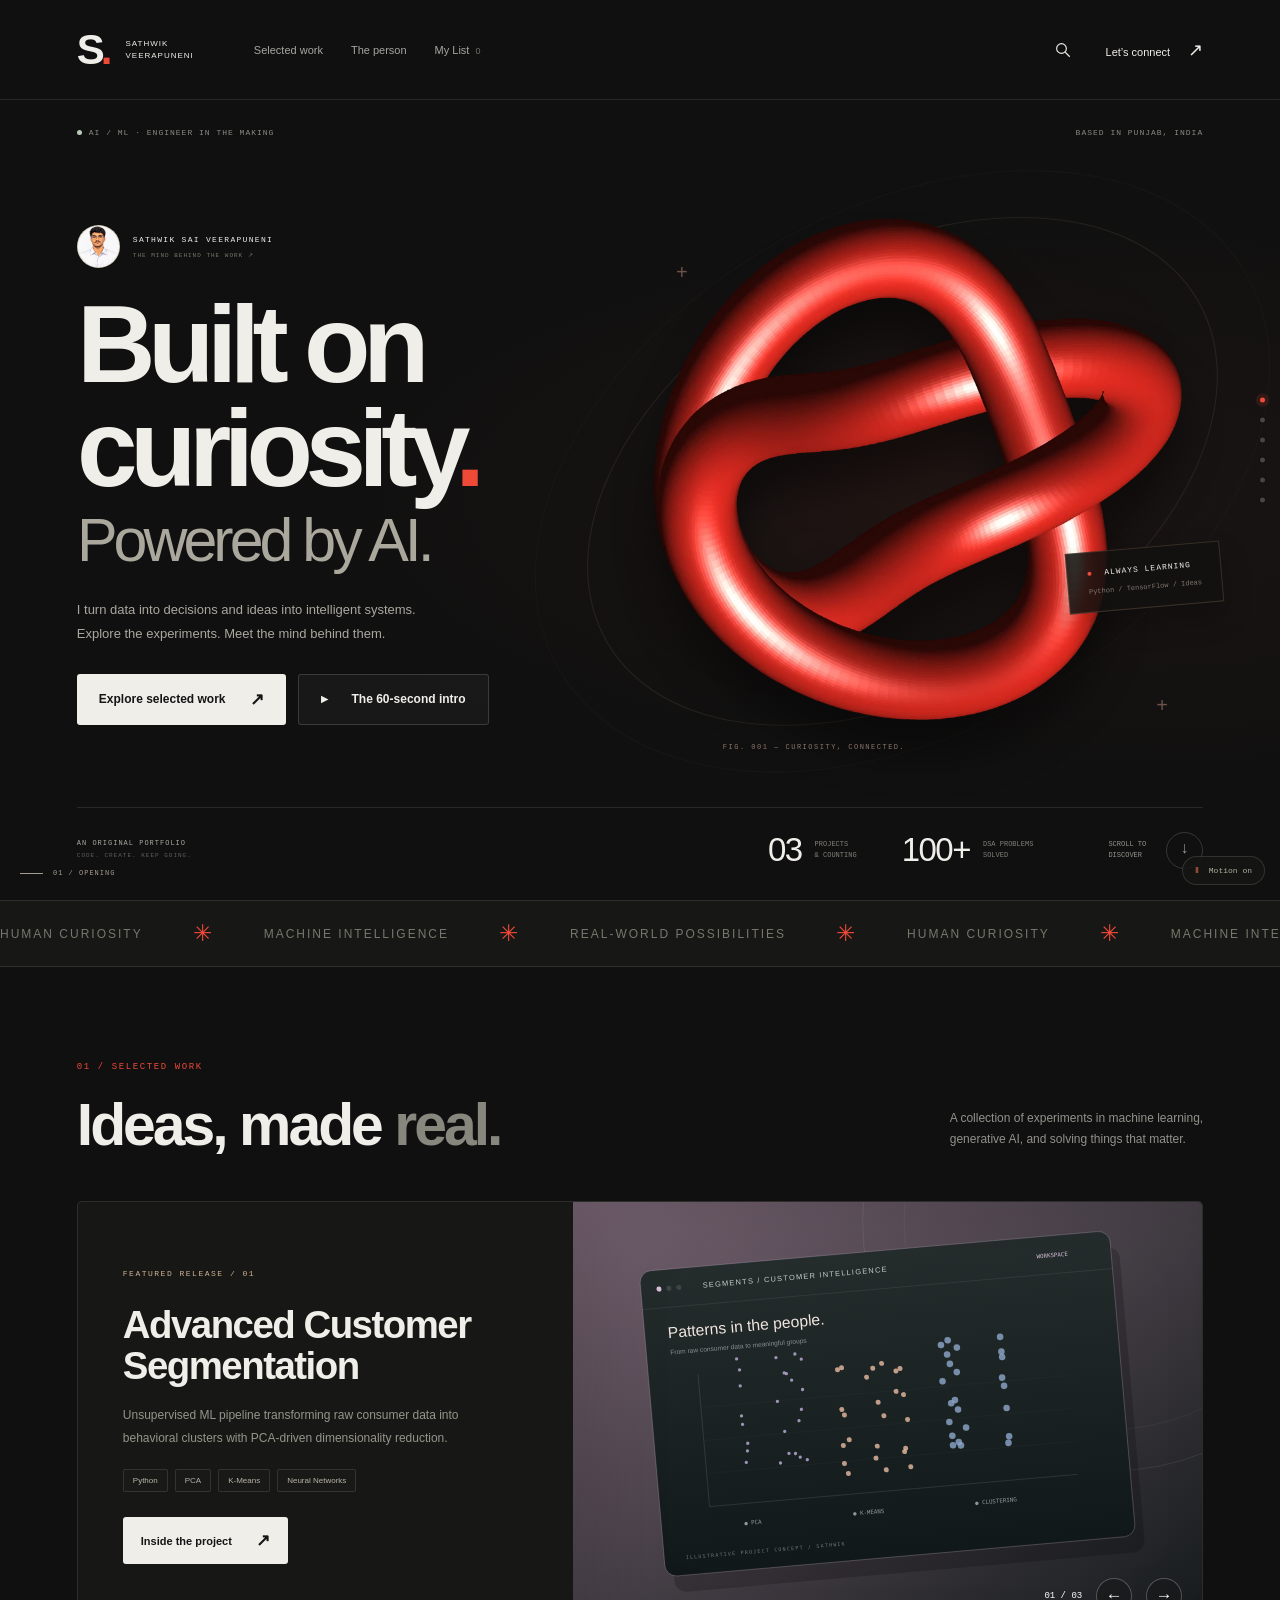
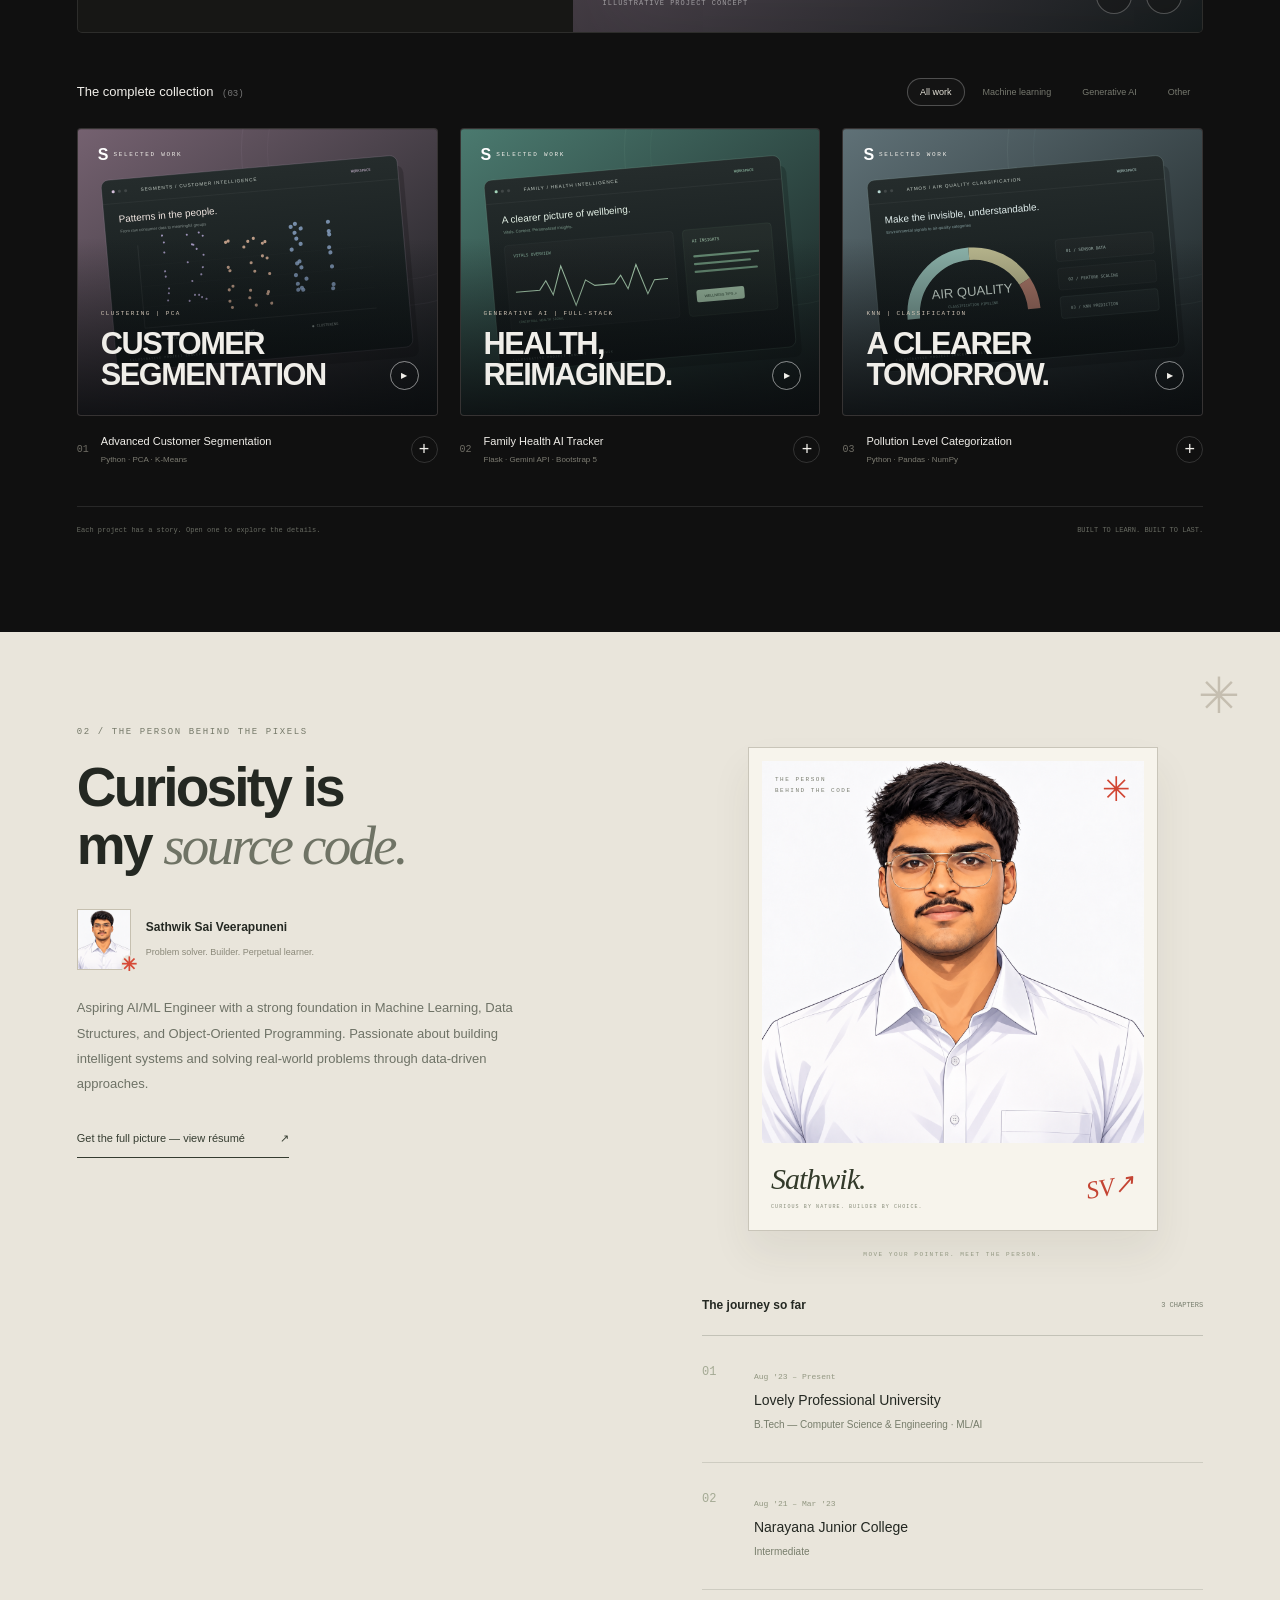
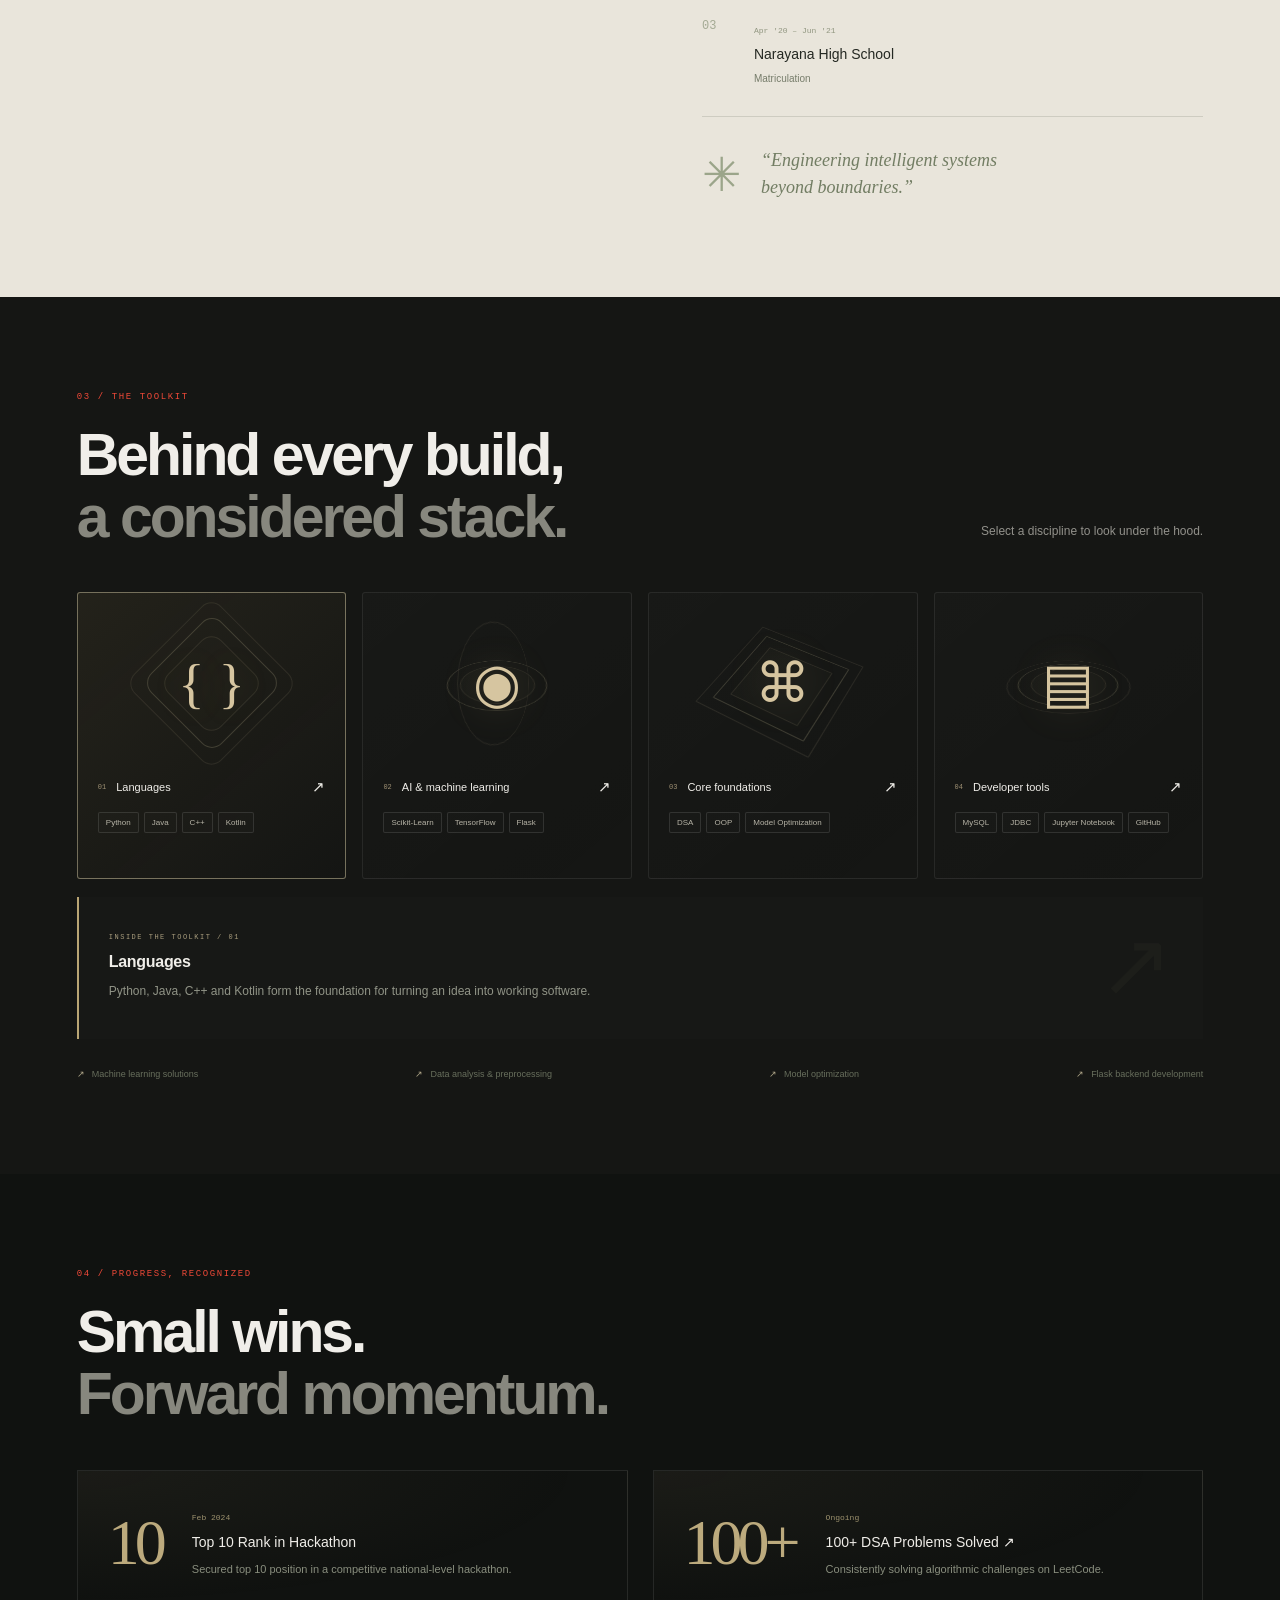
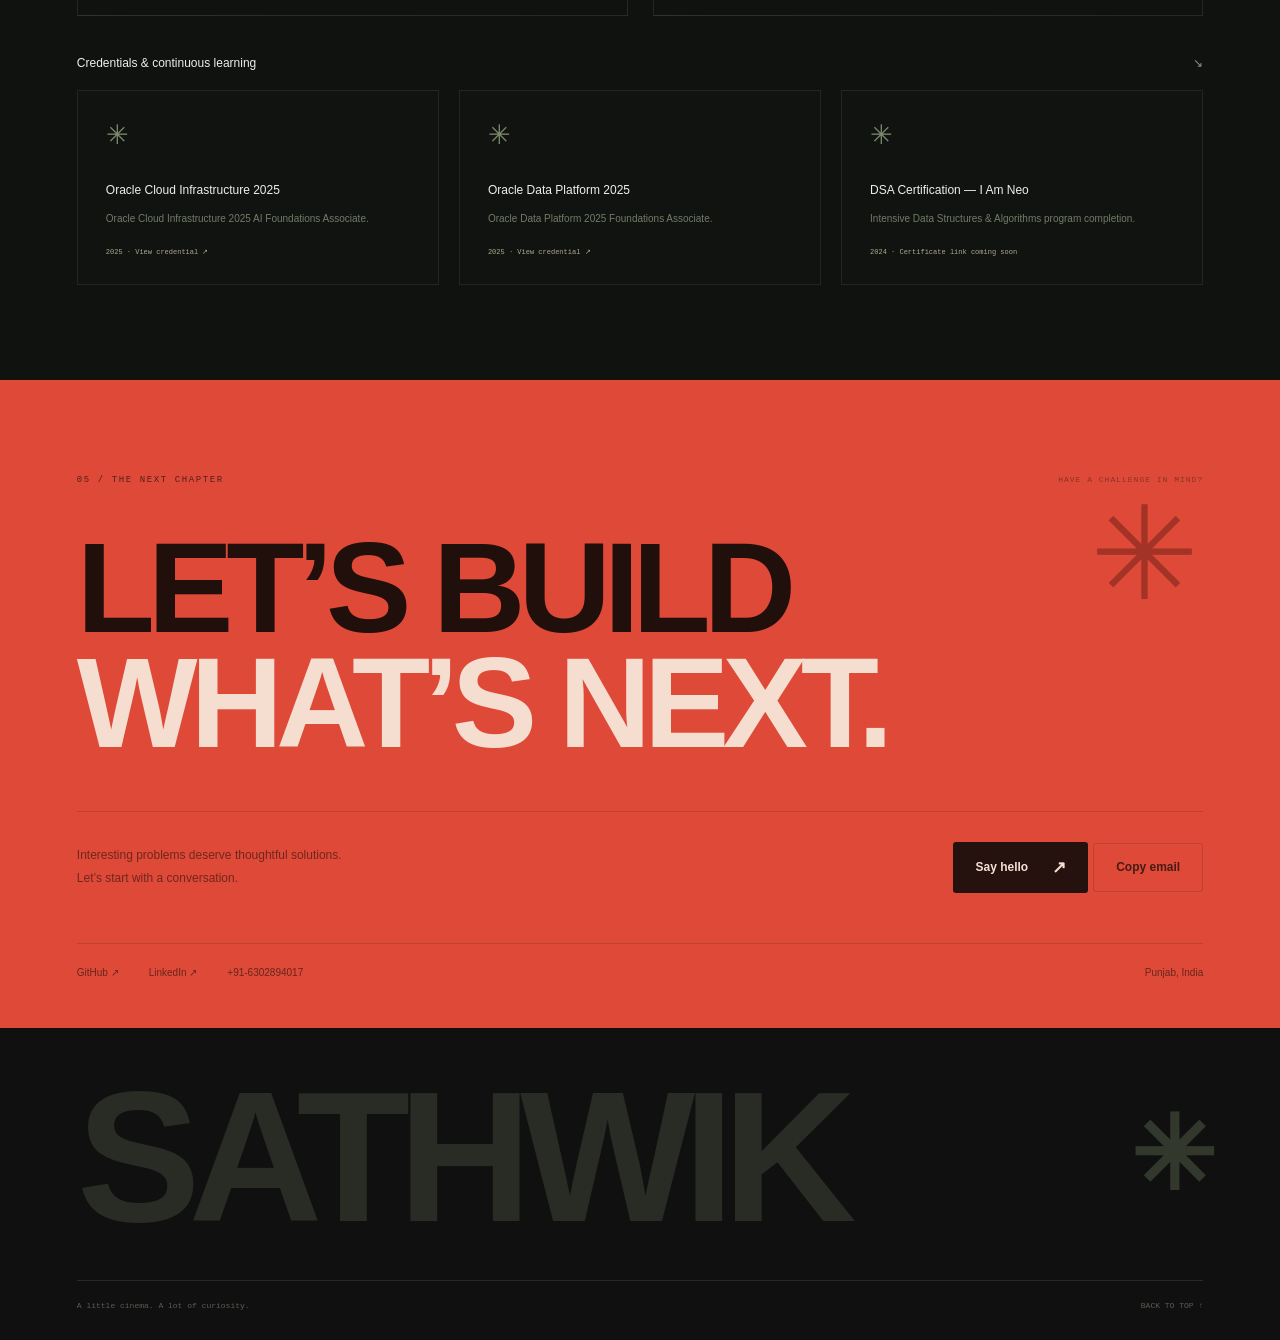
==== commit 00c8762a: "Add files via upload" ====
--- a/index.html
+++ b/index.html
@@ -1,46 +1,416 @@
 <!doctype html>
 <html lang="en">
-<head>
-<meta charset="UTF-8"><meta name="viewport" content="width=device-width,initial-scale=1"><meta name="theme-color" content="#101010">
-<meta name="description" content="Sathwik Sai Veerapuneni — aspiring AI/ML engineer. Explore machine learning projects, intelligent applications, and the curiosity behind the code.">
-<title>Sathwik — Curiosity, Engineered.</title>
-<link rel="icon" href="assets/favicon.svg" type="image/svg+xml"><link rel="stylesheet" href="style.css">
-<script src="data.js" defer></script><script src="script.js" defer></script>
-</head>
-<body>
-<a class="skip" href="#projects">Skip to projects</a>
-<div class="entrance" aria-hidden="true"><div class="entrance-top"></div><div class="entrance-bottom"></div><div class="entrance-title"><span>SATHWIK</span><small>A MIND IN MOTION.</small></div><i></i></div>
-<div class="reading-progress" aria-hidden="true"><span></span></div>
-<header>
-<a class="wordmark" href="#home" aria-label="Sathwik home">S<span class="brand-dot">.</span><small>SATHWIK<br>VEERAPUNENI</small></a>
-<nav aria-label="Main navigation"><a href="#projects">Selected work</a><a href="#story">The person</a><button id="list-nav">My List <span id="list-count">0</span></button></nav>
-<div class="nav-tools"><button class="icon-button" id="search-open" aria-label="Search portfolio"><svg viewBox="0 0 24 24"><circle cx="10" cy="10" r="6.5"/><path d="m15 15 6 6"/></svg></button><a class="contact-nav" href="#contact">Let’s connect <span>↗</span></a></div>
-</header>
-<main>
-<section class="hero" id="home">
-<div class="hero-topline"><span><i></i> AI / ML · ENGINEER IN THE MAKING</span><span>BASED IN PUNJAB, INDIA</span></div>
-<div class="hero-art" aria-hidden="true"><div class="art-halo"></div><div class="sculpture-wrap"><picture><source srcset="assets/sculpture.webp" type="image/webp"><img class="sculpture" src="assets/sculpture.png" alt="" width="760" height="720" fetchpriority="high"></picture></div><div class="art-cross cross-one">+</div><div class="art-cross cross-two">+</div><span class="art-coordinate">FIG. 001 — CURIOSITY, CONNECTED.</span><div class="art-tag"><i></i> ALWAYS LEARNING<span>Python / TensorFlow / Ideas</span></div></div>
-<div class="hero-copy"><a href="#story" class="hero-person" aria-label="Meet Sathwik"><picture><source srcset="assets/sathwik.webp" type="image/webp"><img src="assets/sathwik.png" alt="" width="48" height="48" decoding="async"></picture><span>SATHWIK SAI VEERAPUNENI<small>THE MIND BEHIND THE WORK ↗</small></span></a><h1><span class="headline-line"><span>Built on</span></span><span class="headline-line"><span>curiosity<span class="red">.</span></span></span><span class="headline-line hero-final"><em>Powered by AI.</em></span></h1><p class="hero-description">I turn data into decisions and ideas into intelligent systems.<br>Explore the experiments. Meet the mind behind them.</p><div class="actions"><a class="button primary" href="#projects">Explore selected work <span>↗</span></a><button class="button secondary" id="intro-open"><span class="play-icon">▶</span> The 60-second intro</button></div></div>
-<div class="hero-bottom"><span class="hero-edition">AN ORIGINAL PORTFOLIO<br><b>CODE. CREATE. KEEP GOING.</b></span><div class="hero-stat"><strong id="hero-count">03</strong><span>PROJECTS<br>& COUNTING</span></div><div class="hero-stat"><strong>100+</strong><span>DSA PROBLEMS<br>SOLVED</span></div><a href="#projects" class="scroll-cue"><span>SCROLL TO<br>DISCOVER</span><i>↓</i></a></div>
-</section>
-<div class="ticker" aria-hidden="true"><div>HUMAN CURIOSITY <span>✳</span> MACHINE INTELLIGENCE <span>✳</span> REAL-WORLD POSSIBILITIES <span>✳</span> HUMAN CURIOSITY <span>✳</span> MACHINE INTELLIGENCE <span>✳</span> REAL-WORLD POSSIBILITIES <span>✳</span></div></div>
-<section class="catalog" id="projects"><div class="section-heading"><div><p class="eyebrow small">01 / SELECTED WORK</p><h2>Ideas, made <em>real.</em></h2></div><p class="section-aside">A collection of experiments in machine learning,<br>generative AI, and solving things that matter.</p></div>
-<div class="feature-stage" id="feature-stage"></div>
-<div class="collection-heading"><h3>The complete collection <span id="collection-count"></span></h3><div class="filters" role="group" aria-label="Filter projects"><button class="selected" data-filter="all" aria-pressed="true">All work</button><button data-filter="ml" aria-pressed="false">Machine learning</button><button data-filter="ai" aria-pressed="false">Generative AI</button><button data-filter="other" aria-pressed="false">Other</button></div></div>
-<div class="project-grid" id="project-grid"></div><p class="empty" id="project-empty" hidden>No projects in this category yet. Explore the complete collection.</p>
-<div class="gallery-footer"><span>Each project has a story. Open one to explore the details.</span><span>BUILT TO LEARN. BUILT TO LAST.</span></div>
-</section>
-<section id="saved" class="catalog saved-section" hidden><div class="section-heading"><h2>Your shortlist.</h2><button class="text-button" id="close-list">Close collection ×</button></div><div id="saved-grid" class="project-grid"></div><p id="saved-empty" class="empty">Keep the projects that interest you. Use + on any card to save it here.</p></section>
-<section class="story section-pad" id="story"><div class="story-title"><p class="eyebrow small">02 / THE PERSON BEHIND THE PIXELS</p><h2>Curiosity is<br>my <em>source code.</em></h2><div class="identity-card"><div class="identity-avatar"><picture><source srcset="assets/sathwik.webp" type="image/webp"><img src="assets/sathwik.png" alt="" width="54" height="61" loading="lazy" decoding="async"></picture><span>✳</span></div><div><strong>Sathwik Sai Veerapuneni</strong><small>Problem solver. Builder. Perpetual learner.</small></div></div><p>Aspiring AI/ML Engineer with a strong foundation in Machine Learning, Data Structures, and Object-Oriented Programming. Passionate about building intelligent systems and solving real-world problems through data-driven approaches.</p><a class="text-link" id="resume" target="_blank" rel="noopener">Get the full picture — view résumé <span>↗</span></a></div><div class="episodes"><div class="portrait-stage"><figure class="portrait-card" aria-labelledby="portrait-caption"><div class="portrait-frame"><picture><source srcset="assets/sathwik.webp" type="image/webp"><img src="assets/sathwik.png" alt="Illustrated portrait of Sathwik Sai Veerapuneni" width="1254" height="1254" loading="lazy" decoding="async"></picture><span class="portrait-corner portrait-corner-top" aria-hidden="true">✳</span><span class="portrait-edition" aria-hidden="true">THE PERSON<br>BEHIND THE CODE</span><div class="portrait-light" aria-hidden="true"></div></div><figcaption id="portrait-caption"><div><strong>Sathwik.</strong><span>CURIOUS BY NATURE. BUILDER BY CHOICE.</span></div><span class="portrait-sign" aria-hidden="true">SV↗</span></figcaption></figure></div><p class="portrait-hint">MOVE YOUR POINTER. MEET THE PERSON.</p><div class="episode-heading"><h3>The journey so far</h3><span id="education-count">3 CHAPTERS</span></div><div id="education"></div><div class="story-note"><span>✳</span><p>“Engineering intelligent systems<br>beyond boundaries.”</p></div></div></section>
-<section class="section-pad stack-section" id="expertise"><div class="section-heading"><div><p class="eyebrow small">03 / THE TOOLKIT</p><h2>Behind every build,<br><em>a considered stack.</em></h2></div><p class="section-aside">Select a discipline to look under the hood.</p></div><div class="stack" id="skills"></div><div class="stack-detail" id="stack-detail" aria-live="polite"></div><div class="services"><span>Machine learning solutions</span><span>Data analysis & preprocessing</span><span>Model optimization</span><span>Flask backend development</span></div></section>
-<section class="section-pad recognition" id="recognition"><div class="section-heading"><div><p class="eyebrow small">04 / PROGRESS, RECOGNIZED</p><h2>Small wins.<br><em>Forward momentum.</em></h2></div></div><div id="achievements" class="achievement-grid"></div><h3 class="credential-title">Credentials & continuous learning <span>↘</span></h3><div id="certifications" class="cert-grid"></div></section>
-<section id="contact" class="section-pad contact"><div class="contact-top"><p class="eyebrow small">05 / THE NEXT CHAPTER</p><span>HAVE A CHALLENGE IN MIND?</span></div><h2>LET’S BUILD<br><em>WHAT’S NEXT.</em><span class="contact-star" aria-hidden="true">✳</span></h2><div class="contact-bottom"><p>Interesting problems deserve thoughtful solutions.<br>Let’s start with a conversation.</p><div><a id="email" class="button primary">Say hello <span>↗</span></a><button id="copy-email" class="button secondary">Copy email</button></div></div><div class="socials" id="socials"></div></section>
-</main>
-<aside class="chapter-nav" aria-label="Page chapters"><a href="#home" class="current" aria-label="Opening"><span>Opening</span></a><a href="#projects" aria-label="Projects"><span>Projects</span></a><a href="#story" aria-label="My story"><span>My story</span></a><a href="#expertise" aria-label="Expertise"><span>Expertise</span></a><a href="#contact" aria-label="Contact"><span>Contact</span></a></aside>
-<button id="motion-toggle" class="motion-toggle" aria-pressed="false" aria-label="Pause decorative motion"><span>Ⅱ</span> Motion on</button>
-<footer><a href="#home" class="footer-brand">SATHWIK<span>✳</span></a><div><span>A little cinema. A lot of curiosity.</span><a href="#home">BACK TO TOP ↑</a></div></footer><div id="toast" role="status"></div>
-<dialog id="project-dialog" aria-labelledby="detail-title"><button class="dialog-close" aria-label="Close project">×</button><div id="detail"></div></dialog>
-<dialog id="intro-dialog" aria-labelledby="intro-title"><button class="dialog-close" aria-label="Close introduction">×</button><div class="intro-content"><picture class="intro-portrait"><source srcset="assets/sathwik.webp" type="image/webp"><img src="assets/sathwik.png" alt="Sathwik Sai Veerapuneni" width="84" height="84" loading="lazy" decoding="async"></picture><p class="eyebrow small">THE QUICK INTRO / ABOUT 60 SECONDS</p><h2 id="intro-title">Meet the mind<br>behind the models.</h2><p class="intro-bio">I’m Sathwik, a Computer Science & Engineering student specializing in ML/AI at Lovely Professional University. I enjoy turning complex data into practical, intelligent applications.</p><div class="intro-facts"><div><strong>AI / ML</strong><span>CORE FOCUS</span></div><div><strong>100+</strong><span>DSA PROBLEMS SOLVED</span></div></div><h3>Start with the work</h3><div id="intro-projects"></div><div class="actions"><a id="intro-resume" class="button primary" target="_blank" rel="noopener">View résumé ↗</a><a href="#contact" id="intro-contact" class="button secondary">Let’s connect ↗</a></div></div></dialog>
-<dialog id="search-dialog" aria-labelledby="search-title"><div class="search-heading"><h2 id="search-title">What sparks your curiosity?</h2><button class="dialog-close" aria-label="Close search">×</button></div><label class="sr-only" for="search-input">Search projects, skills and sections</label><input id="search-input" type="search" placeholder="Try Python, health, education…" autocomplete="off"><div id="search-results"></div><p class="muted search-hint">Projects, skills, and the person behind the work.</p></dialog>
-<noscript><p class="noscript-note">For project interactions, enable JavaScript. You can still reach Sathwik at <a href="mailto:veerapunenisathwik@gmail.com">veerapunenisathwik@gmail.com</a>.</p></noscript>
-</body></html>
+  <head>
+    <meta charset="UTF-8" /><meta
+      name="viewport"
+      content="width=device-width,initial-scale=1"
+    /><meta name="theme-color" content="#101010" />
+    <meta
+      name="description"
+      content="Sathwik Sai Veerapuneni — aspiring AI/ML engineer. Explore machine learning projects, intelligent applications, and the curiosity behind the code."
+    />
+    <title>Sathwik — Curiosity, Engineered.</title>
+    <link rel="icon" href="assets/favicon.svg" type="image/svg+xml" /><link
+      rel="stylesheet"
+      href="style.css"
+    />
+    <script src="data.js" defer></script
+    ><script src="content.js" defer></script>
+    <script src="script.js" defer></script>
+    <script src="motion.js" defer></script>
+  </head>
+  <body>
+    <a class="skip" href="#projects">Skip to projects</a>
+    <div class="entrance" aria-hidden="true"
+      ><div class="entrance-top"></div><div class="entrance-bottom"></div
+      ><div class="entrance-title"
+        ><span data-content="profile.shortName" class="uppercase">SATHWIK</span
+        ><small>A MIND IN MOTION.</small></div
+      ><i></i
+    ></div>
+    <div class="reading-progress" aria-hidden="true"><span></span></div>
+    <!-- 01. NAVIGATION — content is in data.js -->
+    <header>
+      <a class="wordmark" href="#home" aria-label="Sathwik home"
+        >S<span class="brand-dot">.</span
+        ><small
+          ><span data-content="profile.shortName">SATHWIK</span><br /><span
+            data-content="profile.surname"
+            >VEERAPUNENI</span
+          ></small
+        ></a
+      >
+      <nav aria-label="Main navigation"
+        ><a href="#projects">Selected work</a><a href="#story">The person</a
+        ><button id="list-nav">My List <span id="list-count">0</span></button></nav
+      >
+      <div class="nav-tools"
+        ><button class="icon-button" id="search-open" aria-label="Search portfolio"
+          ><svg viewBox="0 0 24 24">
+            <circle cx="10" cy="10" r="6.5" />
+            <path d="m15 15 6 6" /></svg></button
+        ><a class="contact-nav" href="#contact">Let’s connect <span>↗</span></a></div
+      >
+    </header>
+    <main>
+      <!-- 02. OPENING / HERO — content is in data.js -->
+      <section class="hero" id="home" data-chapter="01 / OPENING">
+        <div class="hero-topline"
+          ><span
+            ><i></i>
+            <span data-content="page.heroStatus"
+              >AI / ML · ENGINEER IN THE MAKING</span
+            ></span
+          ><span id="hero-location">BASED IN PUNJAB, INDIA</span></div
+        >
+        <div class="hero-art" aria-hidden="true"
+          ><div class="art-halo"></div
+          ><div class="sculpture-wrap"
+            ><picture
+              ><source srcset="assets/sculpture.webp" type="image/webp" /><img
+                class="sculpture"
+                src="assets/sculpture.png"
+                alt=""
+                width="760"
+                height="720"
+                fetchpriority="high" /></picture></div
+          ><div class="art-cross cross-one">+</div
+          ><div class="art-cross cross-two">+</div
+          ><span class="art-coordinate">FIG. 001 — CURIOSITY, CONNECTED.</span
+          ><div class="art-tag"
+            ><i></i> ALWAYS LEARNING<span>Python / TensorFlow / Ideas</span></div
+          ></div
+        >
+        <div class="hero-copy"
+          ><a href="#story" class="hero-person" aria-label="Meet Sathwik"
+            ><picture
+              ><source
+                data-portrait-webp
+                srcset="assets/sathwik.webp"
+                type="image/webp" /><img
+                data-portrait-png
+                src="assets/sathwik.png"
+                alt=""
+                width="48"
+                height="48"
+                decoding="async" /></picture
+            ><span
+              ><span data-content="profile.name" class="uppercase"
+                >SATHWIK SAI VEERAPUNENI</span
+              ><small>THE MIND BEHIND THE WORK ↗</small></span
+            ></a
+          ><h1
+            ><span class="headline-line"
+              ><span data-content="page.headlineStart">Built on</span></span
+            ><span class="headline-line"
+              ><span
+                ><span data-content="page.headlineMain">curiosity</span
+                ><span class="red">.</span></span
+              ></span
+            ><span class="headline-line hero-final"
+              ><em data-content="page.headlineAccent">Powered by AI.</em></span
+            ></h1
+          ><p
+            class="hero-description preserve-lines"
+            data-content="page.heroDescription"
+            >I turn data into decisions and ideas into intelligent systems.<br />Explore
+            the experiments. Meet the mind behind them.</p
+          ><div class="actions"
+            ><a class="button primary" href="#projects"
+              >Explore selected work <span>↗</span></a
+            ><button class="button secondary" id="intro-open"
+              ><span class="play-icon">▶</span> The 60-second intro</button
+            ></div
+          ></div
+        >
+        <div class="hero-bottom"
+          ><span class="hero-edition"
+            >AN ORIGINAL PORTFOLIO<br /><b>CODE. CREATE. KEEP GOING.</b></span
+          ><div class="hero-stat"
+            ><strong id="hero-count">03</strong
+            ><span>PROJECTS<br />& COUNTING</span></div
+          ><div class="hero-stat"
+            ><strong data-content="page.dsaCount">100+</strong
+            ><span>DSA PROBLEMS<br />SOLVED</span></div
+          ><a href="#projects" class="scroll-cue"
+            ><span>SCROLL TO<br />DISCOVER</span><i>↓</i></a
+          ></div
+        >
+      </section>
+      <div class="ticker" aria-hidden="true"
+        ><div
+          >HUMAN CURIOSITY <span>✳</span> MACHINE INTELLIGENCE
+          <span>✳</span> REAL-WORLD POSSIBILITIES <span>✳</span> HUMAN CURIOSITY
+          <span>✳</span> MACHINE INTELLIGENCE <span>✳</span> REAL-WORLD POSSIBILITIES
+          <span>✳</span></div
+        ></div
+      >
+      <!-- 03. PROJECT COLLECTION — content is in data.js -->
+      <section class="catalog" id="projects" data-chapter="02 / SELECTED WORK"
+        ><div class="section-heading"
+          ><div
+            ><p class="eyebrow small">01 / SELECTED WORK</p
+            ><h2>Ideas, made <em>real.</em></h2></div
+          ><p class="section-aside"
+            >A collection of experiments in machine learning,<br />generative AI, and
+            solving things that matter.</p
+          ></div
+        >
+        <div class="feature-stage" id="feature-stage"></div>
+        <div class="collection-heading"
+          ><h3>The complete collection <span id="collection-count"></span></h3
+          ><div class="filters" role="group" aria-label="Filter projects"
+            ><button class="selected" data-filter="all" aria-pressed="true"
+              >All work</button
+            ><button data-filter="ml" aria-pressed="false">Machine learning</button
+            ><button data-filter="ai" aria-pressed="false">Generative AI</button
+            ><button data-filter="other" aria-pressed="false">Other</button></div
+          ></div
+        >
+        <div class="project-grid" id="project-grid"></div
+        ><p class="empty" id="project-empty" hidden
+          >No projects in this category yet. Explore the complete collection.</p
+        >
+        <div class="gallery-footer"
+          ><span>Each project has a story. Open one to explore the details.</span
+          ><span>BUILT TO LEARN. BUILT TO LAST.</span></div
+        >
+      </section>
+      <section id="saved" class="catalog saved-section" hidden
+        ><div class="section-heading"
+          ><h2>Your shortlist.</h2
+          ><button class="text-button" id="close-list">Close collection ×</button></div
+        ><div id="saved-grid" class="project-grid"></div
+        ><p id="saved-empty" class="empty"
+          >Keep the projects that interest you. Use + on any card to save it here.</p
+        ></section
+      >
+      <!-- 04. ABOUT YOU + EDUCATION — content is in data.js -->
+      <section class="story section-pad" id="story" data-chapter="03 / YOUR STORY"
+        ><div class="story-title"
+          ><p class="eyebrow small">02 / THE PERSON BEHIND THE PIXELS</p
+          ><h2>Curiosity is<br />my <em>source code.</em></h2
+          ><div class="identity-card"
+            ><div class="identity-avatar"
+              ><picture
+                ><source
+                  data-portrait-webp
+                  srcset="assets/sathwik.webp"
+                  type="image/webp" /><img
+                  data-portrait-png
+                  src="assets/sathwik.png"
+                  alt=""
+                  width="54"
+                  height="61"
+                  loading="lazy"
+                  decoding="async" /></picture
+              ><span>✳</span></div
+            ><div
+              ><strong data-content="profile.name">Sathwik Sai Veerapuneni</strong
+              ><small data-content="page.identityTagline"
+                >Problem solver. Builder. Perpetual learner.</small
+              ></div
+            ></div
+          ><p data-content="page.biography"
+            >Aspiring AI/ML Engineer with a strong foundation in Machine Learning, Data
+            Structures, and Object-Oriented Programming. Passionate about building
+            intelligent systems and solving real-world problems through data-driven
+            approaches.</p
+          ><a class="text-link" id="resume" target="_blank" rel="noopener"
+            >Get the full picture — view résumé <span>↗</span></a
+          ></div
+        ><div class="episodes"
+          ><div class="portrait-stage"
+            ><figure class="portrait-card" aria-labelledby="portrait-caption"
+              ><div class="portrait-frame"
+                ><picture
+                  ><source
+                    data-portrait-webp
+                    srcset="assets/sathwik.webp"
+                    type="image/webp" /><img
+                    data-portrait-png
+                    src="assets/sathwik.png"
+                    alt="Illustrated portrait of Sathwik Sai Veerapuneni"
+                    width="1254"
+                    height="1254"
+                    loading="lazy"
+                    decoding="async" /></picture
+                ><span class="portrait-corner portrait-corner-top" aria-hidden="true"
+                  >✳</span
+                ><span class="portrait-edition" aria-hidden="true"
+                  >THE PERSON<br />BEHIND THE CODE</span
+                ><div class="portrait-light" aria-hidden="true"></div></div
+              ><figcaption id="portrait-caption"
+                ><div
+                  ><strong
+                    ><span data-content="profile.shortName">Sathwik</span>.</strong
+                  ><span>CURIOUS BY NATURE. BUILDER BY CHOICE.</span></div
+                ><span class="portrait-sign" aria-hidden="true"
+                  ><span data-content="profile.initials">SV</span>↗</span
+                ></figcaption
+              ></figure
+            ></div
+          ><p class="portrait-hint">MOVE YOUR POINTER. MEET THE PERSON.</p
+          ><div class="episode-heading"
+            ><h3>The journey so far</h3
+            ><span id="education-count">3 CHAPTERS</span></div
+          ><div id="education"></div
+          ><div class="story-note"
+            ><span>✳</span
+            ><p
+              >“<span class="preserve-lines" data-content="page.quote"
+                >Engineering intelligent systems<br />beyond boundaries.</span
+              >”</p
+            ></div
+          ></div
+        ></section
+      >
+      <!-- 05. SKILLS — content is in data.js -->
+      <section
+        class="section-pad stack-section"
+        id="expertise"
+        data-chapter="04 / EXPERTISE"
+        ><div class="section-heading"
+          ><div
+            ><p class="eyebrow small">03 / THE TOOLKIT</p
+            ><h2>Behind every build,<br /><em>a considered stack.</em></h2></div
+          ><p class="section-aside">Select a discipline to look under the hood.</p></div
+        ><div class="stack" id="skills"></div
+        ><div class="stack-detail" id="stack-detail" aria-live="polite"></div
+        ><div class="services" id="services"
+          ><span>Machine learning solutions</span
+          ><span>Data analysis & preprocessing</span><span>Model optimization</span
+          ><span>Flask backend development</span></div
+        ></section
+      >
+      <!-- 06. ACHIEVEMENTS + CERTIFICATIONS — content is in data.js -->
+      <section
+        class="section-pad recognition"
+        id="recognition"
+        data-chapter="05 / RECOGNITION"
+        ><div class="section-heading"
+          ><div
+            ><p class="eyebrow small">04 / PROGRESS, RECOGNIZED</p
+            ><h2>Small wins.<br /><em>Forward momentum.</em></h2></div
+          ></div
+        ><div id="achievements" class="achievement-grid"></div
+        ><h3 class="credential-title"
+          >Credentials & continuous learning <span>↘</span></h3
+        ><div id="certifications" class="cert-grid"></div
+      ></section>
+      <!-- 07. CONTACT — content is in data.js -->
+      <section id="contact" data-chapter="06 / CONTACT" class="section-pad contact"
+        ><div class="contact-top"
+          ><p class="eyebrow small">05 / THE NEXT CHAPTER</p
+          ><span>HAVE A CHALLENGE IN MIND?</span></div
+        ><h2
+          >LET’S BUILD<br /><em>WHAT’S NEXT.</em
+          ><span class="contact-star" aria-hidden="true">✳</span></h2
+        ><div class="contact-bottom"
+          ><p
+            >Interesting problems deserve thoughtful solutions.<br />Let’s start with a
+            conversation.</p
+          ><div
+            ><a id="email" class="button primary">Say hello <span>↗</span></a
+            ><button id="copy-email" class="button secondary">Copy email</button></div
+          ></div
+        ><div class="socials" id="socials"></div
+      ></section>
+    </main>
+    <aside class="chapter-nav" aria-label="Page chapters"
+      ><a href="#home" class="current" aria-label="Opening"><span>Opening</span></a
+      ><a href="#projects" aria-label="Projects"><span>Projects</span></a
+      ><a href="#story" aria-label="My story"><span>My story</span></a
+      ><a href="#expertise" aria-label="Expertise"><span>Expertise</span></a
+      ><a href="#recognition" aria-label="Recognition"><span>Recognition</span></a
+      ><a href="#contact" aria-label="Contact"><span>Contact</span></a></aside
+    >
+    <div class="chapter-status" aria-hidden="true"
+      ><span class="chapter-status-line"></span
+      ><span id="chapter-label">01 / OPENING</span></div
+    >
+    <button
+      id="motion-toggle"
+      class="motion-toggle"
+      aria-pressed="false"
+      aria-label="Pause decorative motion"
+      ><span>Ⅱ</span> Motion on</button
+    >
+    <footer
+      ><a href="#home" class="footer-brand"
+        ><span data-content="profile.shortName" class="footer-name">SATHWIK</span
+        ><span>✳</span></a
+      ><div
+        ><span>A little cinema. A lot of curiosity.</span
+        ><a href="#home">BACK TO TOP ↑</a></div
+      ></footer
+    ><div id="toast" role="status"></div>
+    <!-- 08. DIALOGS — content is in data.js -->
+    <dialog id="project-dialog" aria-labelledby="detail-title"
+      ><button class="dialog-close" aria-label="Close project">×</button
+      ><div id="detail"></div
+    ></dialog>
+    <dialog id="intro-dialog" aria-labelledby="intro-title"
+      ><button class="dialog-close" aria-label="Close introduction">×</button
+      ><div class="intro-content"
+        ><picture class="intro-portrait"
+          ><source
+            data-portrait-webp
+            srcset="assets/sathwik.webp"
+            type="image/webp" /><img
+            data-portrait-png
+            src="assets/sathwik.png"
+            alt="Sathwik Sai Veerapuneni"
+            width="84"
+            height="84"
+            loading="lazy"
+            decoding="async" /></picture
+        ><p class="eyebrow small">THE QUICK INTRO / ABOUT 60 SECONDS</p
+        ><h2 id="intro-title">Meet the mind<br />behind the models.</h2
+        ><p class="intro-bio" data-content="page.introBiography"
+          >I’m Sathwik, a Computer Science & Engineering student specializing in ML/AI
+          at Lovely Professional University. I enjoy turning complex data into
+          practical, intelligent applications.</p
+        ><div class="intro-facts"
+          ><div
+            ><strong data-content="page.coreFocus">AI / ML</strong
+            ><span>CORE FOCUS</span></div
+          ><div
+            ><strong data-content="page.dsaCount">100+</strong
+            ><span>DSA PROBLEMS SOLVED</span></div
+          ></div
+        ><h3>Start with the work</h3><div id="intro-projects"></div
+        ><div class="actions"
+          ><a id="intro-resume" class="button primary" target="_blank" rel="noopener"
+            >View résumé ↗</a
+          ><a href="#contact" id="intro-contact" class="button secondary"
+            >Let’s connect ↗</a
+          ></div
+        ></div
+      ></dialog
+    >
+    <dialog id="search-dialog" aria-labelledby="search-title"
+      ><div class="search-heading"
+        ><h2 id="search-title">What sparks your curiosity?</h2
+        ><button class="dialog-close" aria-label="Close search">×</button></div
+      ><label class="sr-only" for="search-input"
+        >Search projects, skills and sections</label
+      ><input
+        id="search-input"
+        type="search"
+        placeholder="Try Python, health, education…"
+        autocomplete="off"
+      /><div id="search-results"></div
+      ><p class="muted search-hint"
+        >Projects, skills, and the person behind the work.</p
+      ></dialog
+    >
+    <noscript
+      ><p class="noscript-note"
+        >For project interactions, enable JavaScript. You can still reach Sathwik at
+        <a href="mailto:veerapunenisathwik@gmail.com">veerapunenisathwik@gmail.com</a
+        >.</p
+      ></noscript
+    >
+  </body></html
+>
--- a/style.css
+++ b/style.css
@@ -1,39 +1,3307 @@
 /* SATHWIK / Curiosity, Engineered.
    Tokens → base → opening → projects → story → toolkit → contact → motion → responsive.
    No remote fonts, framework, or build step. */
-:root{color-scheme:dark;--bg:#101010;--panel:#191919;--ink:#f0eee9;--muted:#92918b;--red:#ef4938;--line:#ffffff1a;--ease:cubic-bezier(.2,.75,.2,1);--scroll-progress:0;--hero-depth:0px;--hero-opacity:1}
-*{box-sizing:border-box}html{scroll-behavior:smooth;scroll-padding-top:30px}body{margin:0;background:var(--bg);color:var(--ink);font-family:Arial,Helvetica,sans-serif;-webkit-font-smoothing:antialiased}::selection{color:#fff;background:#cd392b}a{color:inherit;text-decoration:none}button,input,textarea,select{font:inherit}button{color:inherit;border:0;cursor:pointer}button,a{touch-action:manipulation;-webkit-tap-highlight-color:transparent}a:focus-visible,button:focus-visible,input:focus-visible,select:focus-visible,textarea:focus-visible{outline:2px solid var(--red);outline-offset:5px}button:disabled{cursor:default}img,svg{max-width:100%}h1,h2,h3,p{margin-top:0}h2{font-size:clamp(38px,4.6vw,72px);line-height:1.05;letter-spacing:-3px;font-weight:600;margin-bottom:0}em{font-style:normal;color:#87877e}.red{color:var(--red)}[hidden]{display:none!important}.muted{color:var(--muted);font-size:12px}.sr-only,.skip{position:absolute;width:1px;height:1px;overflow:hidden;clip-path:inset(50%)}.skip:focus{width:auto;height:auto;clip-path:none;background:white;color:#111;z-index:100;padding:18px}.eyebrow{font:10px 'Courier New',monospace;letter-spacing:1.8px;margin-bottom:22px}.eyebrow.small{font-size:9px;letter-spacing:1.6px;color:var(--red);margin-bottom:22px}.button{display:inline-flex;align-items:center;justify-content:center;gap:24px;min-height:49px;padding:15px 22px;font-size:12px;font-weight:600;border-radius:3px;transition:background .25s,transform .25s var(--ease)}.button:hover{transform:translateY(-3px)}.button>span:last-child{font-size:17px}.primary{background:var(--ink);color:#151515}.primary:hover{background:white}.secondary{background:#ffffff09;border:1px solid #ffffff25;color:var(--ink)}.secondary:hover{background:#ffffff16}.actions{display:flex;gap:12px;flex-wrap:wrap}.text-button{background:none;padding:7px 0;color:var(--muted);font-size:12px}.text-link{font-size:12px;display:inline-flex;align-items:center;justify-content:space-between;gap:35px;padding-bottom:12px;border-bottom:1px solid currentColor}.empty{color:var(--muted);font-size:13px;line-height:1.8;padding:25px 0}.section-pad,.catalog{padding:95px 6%}.section-heading{display:flex;justify-content:space-between;align-items:flex-end;gap:30px;margin-bottom:45px}.section-aside{font-size:12px;line-height:1.8;color:var(--muted);margin:0 0 5px}.reading-progress{position:fixed;inset:0 0 auto;height:2px;z-index:50;pointer-events:none}.reading-progress span{display:block;height:100%;background:var(--red);transform:scaleX(var(--scroll-progress));transform-origin:left}
+:root {
+  color-scheme: dark;
+  --bg: #101010;
+  --panel: #191919;
+  --ink: #f0eee9;
+  --muted: #92918b;
+  --red: #ef4938;
+  --line: #ffffff1a;
+  --ease: cubic-bezier(0.2, 0.75, 0.2, 1);
+  --scroll-progress: 0;
+  --hero-depth: 0px;
+  --hero-opacity: 1;
+}
+* {
+  box-sizing: border-box;
+}
+html {
+  scroll-behavior: smooth;
+  scroll-padding-top: 30px;
+}
+body {
+  margin: 0;
+  background: var(--bg);
+  color: var(--ink);
+  font-family: Arial, Helvetica, sans-serif;
+  -webkit-font-smoothing: antialiased;
+}
+::selection {
+  color: #fff;
+  background: #cd392b;
+}
+a {
+  color: inherit;
+  text-decoration: none;
+}
+button,
+input,
+textarea,
+select {
+  font: inherit;
+}
+button {
+  color: inherit;
+  border: 0;
+  cursor: pointer;
+}
+button,
+a {
+  touch-action: manipulation;
+  -webkit-tap-highlight-color: transparent;
+}
+a:focus-visible,
+button:focus-visible,
+input:focus-visible,
+select:focus-visible,
+textarea:focus-visible {
+  outline: 2px solid var(--red);
+  outline-offset: 5px;
+}
+button:disabled {
+  cursor: default;
+}
+img,
+svg {
+  max-width: 100%;
+}
+h1,
+h2,
+h3,
+p {
+  margin-top: 0;
+}
+h2 {
+  font-size: clamp(38px, 4.6vw, 72px);
+  line-height: 1.05;
+  letter-spacing: -3px;
+  font-weight: 600;
+  margin-bottom: 0;
+}
+em {
+  font-style: normal;
+  color: #87877e;
+}
+.red {
+  color: var(--red);
+}
+[hidden] {
+  display: none !important;
+}
+.muted {
+  color: var(--muted);
+  font-size: 12px;
+}
+.sr-only,
+.skip {
+  position: absolute;
+  width: 1px;
+  height: 1px;
+  overflow: hidden;
+  clip-path: inset(50%);
+}
+.skip:focus {
+  width: auto;
+  height: auto;
+  clip-path: none;
+  background: white;
+  color: #111;
+  z-index: 100;
+  padding: 18px;
+}
+.eyebrow {
+  font:
+    10px "Courier New",
+    monospace;
+  letter-spacing: 1.8px;
+  margin-bottom: 22px;
+}
+.eyebrow.small {
+  font-size: 9px;
+  letter-spacing: 1.6px;
+  color: var(--red);
+  margin-bottom: 22px;
+}
+.button {
+  display: inline-flex;
+  align-items: center;
+  justify-content: center;
+  gap: 24px;
+  min-height: 49px;
+  padding: 15px 22px;
+  font-size: 12px;
+  font-weight: 600;
+  border-radius: 3px;
+  transition:
+    background 0.25s,
+    transform 0.25s var(--ease);
+}
+.button:hover {
+  transform: translateY(-3px);
+}
+.button > span:last-child {
+  font-size: 17px;
+}
+.primary {
+  background: var(--ink);
+  color: #151515;
+}
+.primary:hover {
+  background: white;
+}
+.secondary {
+  background: #ffffff09;
+  border: 1px solid #ffffff25;
+  color: var(--ink);
+}
+.secondary:hover {
+  background: #ffffff16;
+}
+.actions {
+  display: flex;
+  gap: 12px;
+  flex-wrap: wrap;
+}
+.text-button {
+  background: none;
+  padding: 7px 0;
+  color: var(--muted);
+  font-size: 12px;
+}
+.text-link {
+  font-size: 12px;
+  display: inline-flex;
+  align-items: center;
+  justify-content: space-between;
+  gap: 35px;
+  padding-bottom: 12px;
+  border-bottom: 1px solid currentColor;
+}
+.empty {
+  color: var(--muted);
+  font-size: 13px;
+  line-height: 1.8;
+  padding: 25px 0;
+}
+.section-pad,
+.catalog {
+  padding: 95px 6%;
+}
+.section-heading {
+  display: flex;
+  justify-content: space-between;
+  align-items: flex-end;
+  gap: 30px;
+  margin-bottom: 45px;
+}
+.section-aside {
+  font-size: 12px;
+  line-height: 1.8;
+  color: var(--muted);
+  margin: 0 0 5px;
+}
+.reading-progress {
+  position: fixed;
+  inset: 0 0 auto;
+  height: 2px;
+  z-index: 50;
+  pointer-events: none;
+}
+.reading-progress span {
+  display: block;
+  height: 100%;
+  background: var(--red);
+  transform: scaleX(var(--scroll-progress));
+  transform-origin: left;
+}
 /* Navigation */
-header{height:100px;padding:0 6%;display:flex;align-items:center;gap:60px;border-bottom:1px solid var(--line);position:relative;z-index:5;background:#101010}.wordmark{font-size:42px;letter-spacing:-5px;line-height:1;font-weight:900;display:flex;align-items:center;gap:0}.brand-dot{color:var(--red);margin-left:1px}.wordmark small{font-size:8px;line-height:1.4;letter-spacing:1px;margin-left:18px;font-weight:400}nav{display:flex;gap:28px;font-size:11px;color:#a6a6a0}nav button{font-size:11px;background:none;color:inherit;padding:0}nav a:hover,nav button:hover,nav .active{color:white}#list-count{color:#6f6e68;font-size:9px;margin-left:3px}.nav-tools{margin-left:auto;display:flex;align-items:center;gap:26px}.contact-nav{font-size:11px}.contact-nav span{font-size:18px;margin-left:15px}.icon-button{display:grid;place-items:center;padding:8px;background:none}.icon-button svg{width:18px;height:18px;fill:none;stroke:currentColor;stroke-width:1.5}
+header {
+  height: 100px;
+  padding: 0 6%;
+  display: flex;
+  align-items: center;
+  gap: 60px;
+  border-bottom: 1px solid var(--line);
+  position: relative;
+  z-index: 5;
+  background: #101010;
+}
+.wordmark {
+  font-size: 42px;
+  letter-spacing: -5px;
+  line-height: 1;
+  font-weight: 900;
+  display: flex;
+  align-items: center;
+  gap: 0;
+}
+.brand-dot {
+  color: var(--red);
+  margin-left: 1px;
+}
+.wordmark small {
+  font-size: 8px;
+  line-height: 1.4;
+  letter-spacing: 1px;
+  margin-left: 18px;
+  font-weight: 400;
+}
+nav {
+  display: flex;
+  gap: 28px;
+  font-size: 11px;
+  color: #a6a6a0;
+}
+nav button {
+  font-size: 11px;
+  background: none;
+  color: inherit;
+  padding: 0;
+}
+nav a:hover,
+nav button:hover,
+nav .active {
+  color: white;
+}
+#list-count {
+  color: #6f6e68;
+  font-size: 9px;
+  margin-left: 3px;
+}
+.nav-tools {
+  margin-left: auto;
+  display: flex;
+  align-items: center;
+  gap: 26px;
+}
+.contact-nav {
+  font-size: 11px;
+}
+.contact-nav span {
+  font-size: 18px;
+  margin-left: 15px;
+}
+.icon-button {
+  display: grid;
+  place-items: center;
+  padding: 8px;
+  background: none;
+}
+.icon-button svg {
+  width: 18px;
+  height: 18px;
+  fill: none;
+  stroke: currentColor;
+  stroke-width: 1.5;
+}
 /* The opening */
-.hero{min-height:760px;height:calc(100svh - 100px);max-height:1100px;position:relative;isolation:isolate;overflow:hidden;padding:110px 6% 160px;display:flex;align-items:center;background:radial-gradient(ellipse at 86% 50%,#39221b38,transparent 56%),#101010}.hero-topline{position:absolute;top:28px;left:6%;right:6%;display:flex;justify-content:space-between;color:#898a83;font:8px 'Courier New',monospace;letter-spacing:1px}.hero-topline>span:first-child{display:flex;align-items:center;gap:7px}.hero-topline i{width:5px;height:5px;background:#b9cbb7;border-radius:50%}.hero-copy{z-index:2;position:relative;width:57%;transform:translateY(var(--hero-depth));opacity:var(--hero-opacity)}.hero-copy>.eyebrow{color:#b7b4ab;margin-bottom:27px;font-size:9px;letter-spacing:2px}.hero h1{font-size:clamp(75px,8.5vw,134px);line-height:.95;letter-spacing:-7.5px;font-weight:750;margin:0 0 28px}.headline-line{display:block;overflow:hidden;padding:0 0 .12em;margin-bottom:-.12em}.headline-line>span,.headline-line>em{display:block;animation:headline-in 1.1s var(--ease) .55s both}.headline-line:nth-child(2)>span{animation-delay:.66s}.headline-line.hero-final{margin-top:12px}.headline-line.hero-final em{font-size:.56em;letter-spacing:-4px;font-weight:400;color:#aaa79d;animation-delay:.78s}.hero-description{font-size:13px;line-height:1.85;color:#aaa79f;max-width:440px;margin-bottom:28px;animation:fade-up .9s .9s both}.hero .actions{animation:fade-up .9s 1s both}.play-icon{font-size:9px!important}.hero-art{position:absolute;right:-1%;top:4%;width:61%;height:85%;z-index:1;pointer-events:none}.sculpture-wrap{position:absolute;inset:0;transform:translate(var(--pointer-x,0px),var(--pointer-y,0px));transition:transform 1s var(--ease)}.sculpture{width:100%;height:100%;object-fit:contain;animation:sculpture-arrive 1.6s var(--ease) .4s both,sculpture-float 10s ease-in-out 2s infinite;filter:drop-shadow(0 35px 20px #0006)}.art-halo{position:absolute;inset:18% 15%;border:1px solid #a88a7422;border-radius:50%;transform:rotate(-30deg) scaleX(1.25);background:radial-gradient(#ef49380c,transparent 65%)}.art-halo:before{content:'';position:absolute;inset:-45px;border:1px solid #a88a740b;border-radius:50%}.art-cross{position:absolute;color:#6e5148;font-size:20px;font-weight:200}.cross-one{top:19%;left:21%}.cross-two{bottom:14%;right:16%}.art-coordinate{position:absolute;bottom:9%;left:27%;font:7px 'Courier New',monospace;letter-spacing:1.5px;color:#8b756a}.art-tag{position:absolute;right:9%;top:61%;border:1px solid #aa8b7040;background:#13120fe0;padding:16px 20px;transform:rotate(-5deg);font:8px 'Courier New',monospace;letter-spacing:1px;box-shadow:0 15px 30px #0003}.art-tag i{display:inline-block;width:4px;height:4px;border-radius:50%;background:#ef4938;margin-right:7px}.art-tag span{display:block;color:#807871;font-size:7px;margin-top:10px;letter-spacing:0}.hero-bottom{position:absolute;left:6%;right:6%;bottom:31px;display:flex;align-items:center;gap:45px;border-top:1px solid var(--line);padding-top:23px;z-index:3}.hero-edition{font:7px 'Courier New',monospace;color:#aaa89f;letter-spacing:1px;line-height:1.7;margin-right:auto}.hero-edition b{font-weight:400;color:#5f615a;font-size:6px}.hero-stat{display:flex;align-items:center;gap:13px}.hero-stat strong{font-size:33px;font-weight:400;letter-spacing:-1.5px}.hero-stat>span{font:7px 'Courier New',monospace;color:#807f78;line-height:1.6}.scroll-cue{margin-left:30px;display:flex;align-items:center;gap:20px;font:7px 'Courier New',monospace;line-height:1.6;color:#95938b}.scroll-cue i{font-style:normal;border:1px solid #ffffff29;border-radius:50%;width:37px;height:37px;display:grid;place-items:center;font-size:16px;transition:transform .3s}.scroll-cue:hover i{transform:translateY(5px)}.ticker{overflow:hidden;border-block:1px solid var(--line);padding:19px 0;background:#171715}.ticker>div{white-space:nowrap;display:flex;align-items:center;gap:50px;width:max-content;font-size:12px;letter-spacing:2px;color:#77776d;animation:ticker-flow 38s linear infinite}.ticker span{font-size:23px;color:var(--red)}
+.hero {
+  min-height: 760px;
+  height: calc(100svh - 100px);
+  max-height: 1100px;
+  position: relative;
+  isolation: isolate;
+  overflow: hidden;
+  padding: 110px 6% 160px;
+  display: flex;
+  align-items: center;
+  background: radial-gradient(ellipse at 86% 50%, #39221b38, transparent 56%), #101010;
+}
+.hero-topline {
+  position: absolute;
+  top: 28px;
+  left: 6%;
+  right: 6%;
+  display: flex;
+  justify-content: space-between;
+  color: #898a83;
+  font:
+    8px "Courier New",
+    monospace;
+  letter-spacing: 1px;
+}
+.hero-topline > span:first-child {
+  display: flex;
+  align-items: center;
+  gap: 7px;
+}
+.hero-topline i {
+  width: 5px;
+  height: 5px;
+  background: #b9cbb7;
+  border-radius: 50%;
+}
+.hero-copy {
+  z-index: 2;
+  position: relative;
+  width: 57%;
+  transform: translateY(var(--hero-depth));
+  opacity: var(--hero-opacity);
+}
+.hero-copy > .eyebrow {
+  color: #b7b4ab;
+  margin-bottom: 27px;
+  font-size: 9px;
+  letter-spacing: 2px;
+}
+.hero h1 {
+  font-size: clamp(75px, 8.5vw, 134px);
+  line-height: 0.95;
+  letter-spacing: -7.5px;
+  font-weight: 750;
+  margin: 0 0 28px;
+}
+.headline-line {
+  display: block;
+  overflow: hidden;
+  padding: 0 0 0.12em;
+  margin-bottom: -0.12em;
+}
+.headline-line > span,
+.headline-line > em {
+  display: block;
+  animation: headline-in 1.1s var(--ease) 0.55s both;
+}
+.headline-line:nth-child(2) > span {
+  animation-delay: 0.66s;
+}
+.headline-line.hero-final {
+  margin-top: 12px;
+}
+.headline-line.hero-final em {
+  font-size: 0.56em;
+  letter-spacing: -4px;
+  font-weight: 400;
+  color: #aaa79d;
+  animation-delay: 0.78s;
+}
+.hero-description {
+  font-size: 13px;
+  line-height: 1.85;
+  color: #aaa79f;
+  max-width: 440px;
+  margin-bottom: 28px;
+  animation: fade-up 0.9s 0.9s both;
+}
+.hero .actions {
+  animation: fade-up 0.9s 1s both;
+}
+.play-icon {
+  font-size: 9px !important;
+}
+.hero-art {
+  position: absolute;
+  right: -1%;
+  top: 4%;
+  width: 61%;
+  height: 85%;
+  z-index: 1;
+  pointer-events: none;
+}
+.sculpture-wrap {
+  position: absolute;
+  inset: 0;
+  transform: translate(var(--pointer-x, 0px), var(--pointer-y, 0px));
+  transition: transform 1s var(--ease);
+}
+.sculpture {
+  width: 100%;
+  height: 100%;
+  object-fit: contain;
+  animation:
+    sculpture-arrive 1.6s var(--ease) 0.4s both,
+    sculpture-float 10s ease-in-out 2s infinite;
+  filter: drop-shadow(0 35px 20px #0006);
+}
+.art-halo {
+  position: absolute;
+  inset: 18% 15%;
+  border: 1px solid #a88a7422;
+  border-radius: 50%;
+  transform: rotate(-30deg) scaleX(1.25);
+  background: radial-gradient(#ef49380c, transparent 65%);
+}
+.art-halo:before {
+  content: "";
+  position: absolute;
+  inset: -45px;
+  border: 1px solid #a88a740b;
+  border-radius: 50%;
+}
+.art-cross {
+  position: absolute;
+  color: #6e5148;
+  font-size: 20px;
+  font-weight: 200;
+}
+.cross-one {
+  top: 19%;
+  left: 21%;
+}
+.cross-two {
+  bottom: 14%;
+  right: 16%;
+}
+.art-coordinate {
+  position: absolute;
+  bottom: 9%;
+  left: 27%;
+  font:
+    7px "Courier New",
+    monospace;
+  letter-spacing: 1.5px;
+  color: #8b756a;
+}
+.art-tag {
+  position: absolute;
+  right: 9%;
+  top: 61%;
+  border: 1px solid #aa8b7040;
+  background: #13120fe0;
+  padding: 16px 20px;
+  transform: rotate(-5deg);
+  font:
+    8px "Courier New",
+    monospace;
+  letter-spacing: 1px;
+  box-shadow: 0 15px 30px #0003;
+}
+.art-tag i {
+  display: inline-block;
+  width: 4px;
+  height: 4px;
+  border-radius: 50%;
+  background: #ef4938;
+  margin-right: 7px;
+}
+.art-tag span {
+  display: block;
+  color: #807871;
+  font-size: 7px;
+  margin-top: 10px;
+  letter-spacing: 0;
+}
+.hero-bottom {
+  position: absolute;
+  left: 6%;
+  right: 6%;
+  bottom: 31px;
+  display: flex;
+  align-items: center;
+  gap: 45px;
+  border-top: 1px solid var(--line);
+  padding-top: 23px;
+  z-index: 3;
+}
+.hero-edition {
+  font:
+    7px "Courier New",
+    monospace;
+  color: #aaa89f;
+  letter-spacing: 1px;
+  line-height: 1.7;
+  margin-right: auto;
+}
+.hero-edition b {
+  font-weight: 400;
+  color: #5f615a;
+  font-size: 6px;
+}
+.hero-stat {
+  display: flex;
+  align-items: center;
+  gap: 13px;
+}
+.hero-stat strong {
+  font-size: 33px;
+  font-weight: 400;
+  letter-spacing: -1.5px;
+}
+.hero-stat > span {
+  font:
+    7px "Courier New",
+    monospace;
+  color: #807f78;
+  line-height: 1.6;
+}
+.scroll-cue {
+  margin-left: 30px;
+  display: flex;
+  align-items: center;
+  gap: 20px;
+  font:
+    7px "Courier New",
+    monospace;
+  line-height: 1.6;
+  color: #95938b;
+}
+.scroll-cue i {
+  font-style: normal;
+  border: 1px solid #ffffff29;
+  border-radius: 50%;
+  width: 37px;
+  height: 37px;
+  display: grid;
+  place-items: center;
+  font-size: 16px;
+  transition: transform 0.3s;
+}
+.scroll-cue:hover i {
+  transform: translateY(5px);
+}
+.ticker {
+  overflow: hidden;
+  border-block: 1px solid var(--line);
+  padding: 19px 0;
+  background: #171715;
+}
+.ticker > div {
+  white-space: nowrap;
+  display: flex;
+  align-items: center;
+  gap: 50px;
+  width: max-content;
+  font-size: 12px;
+  letter-spacing: 2px;
+  color: #77776d;
+  animation: ticker-flow 38s linear infinite;
+}
+.ticker span {
+  font-size: 23px;
+  color: var(--red);
+}
 /* Selected work */
-.feature-stage{border:1px solid #ffffff18;border-radius:5px;overflow:hidden;position:relative;min-height:430px;display:grid;grid-template-columns:44% 56%;background:#171715}.feature-copy{padding:45px;display:flex;flex-direction:column;align-items:flex-start;justify-content:center;position:relative;z-index:2}.feature-meta{font:8px 'Courier New',monospace;letter-spacing:1.5px;color:#cfb391;margin-bottom:27px}.feature-copy h3{font-size:clamp(30px,3vw,48px);letter-spacing:-1.5px;line-height:1.05;margin-bottom:18px}.feature-copy>p{font-size:12px;line-height:1.9;color:#96958b;margin-bottom:20px;max-width:380px}.feature-copy .chips{margin-bottom:25px}.feature-copy .button{font-size:11px;min-height:44px;padding:13px 18px}.feature-visual{position:relative;overflow:hidden;background:#20201a;min-height:430px}.feature-visual .poster-art{position:absolute;inset:0}.feature-visual .poster-art svg{height:100%;width:100%;object-fit:cover}.feature-visual:after{content:'';position:absolute;inset:0;box-shadow:inset 30px 0 70px #0002;pointer-events:none}.visual-caption{position:absolute;bottom:25px;left:30px;z-index:2;font:7px 'Courier New',monospace;letter-spacing:1px;color:#ffffff80}.feature-controls{position:absolute;bottom:18px;right:20px;z-index:3;display:flex;align-items:center;gap:14px;color:#fff}.feature-controls span{font:9px 'Courier New',monospace}.feature-controls button{width:36px;height:36px;border:1px solid #ffffff40;background:#15151580;border-radius:50%;font-size:17px;transition:background .25s}.feature-controls button:hover{background:#fff;color:#111}.feature-stage.changing .feature-copy,.feature-stage.changing .feature-visual{animation:feature-in .45s var(--ease)}.collection-heading{display:flex;align-items:center;justify-content:space-between;gap:20px;margin:45px 0 22px}.collection-heading h3{font-size:13px;font-weight:400;margin:0}.collection-heading h3>span{font:9px monospace;color:#777;margin-left:5px}.filters{display:flex;gap:5px;flex-wrap:wrap}.filters button{background:none;color:#77796f;border:1px solid transparent;border-radius:25px;padding:8px 12px;font-size:9px}.filters button.selected{border-color:#ffffff40;color:#e6e3d8;background:#ffffff05}.project-grid{display:grid;grid-template-columns:repeat(3,minmax(0,1fr));gap:22px}.project-card{min-width:0}.poster{display:block;position:relative;width:100%;text-align:left;aspect-ratio:1.25;overflow:hidden;background:#272324;padding:0;border-radius:4px;border:1px solid #ffffff12;transition:transform .4s var(--ease),box-shadow .4s}.poster:hover{transform:translateY(-5px);box-shadow:0 20px 40px #0005}.poster-art{position:absolute;inset:0;transition:transform .8s var(--ease)}.poster-art svg,.poster-art img{display:block;height:100%;width:100%;object-fit:cover}.poster:hover .poster-art{transform:scale(1.055)}.poster:after{content:'';position:absolute;inset:0;background:linear-gradient(transparent 38%,#090b0dd9 100%)}.poster-label{position:absolute;top:17px;left:20px;z-index:2;font:6px 'Courier New',monospace;letter-spacing:1.7px;display:flex;align-items:center;gap:7px}.poster-label b{font:bold 16px Arial;color:#fff;letter-spacing:-2px}.poster-copy{position:absolute;bottom:25px;left:23px;right:48px;z-index:2;transition:transform .4s}.poster-copy small{font:6px 'Courier New',monospace;letter-spacing:1.4px;line-height:1.6;display:block;color:#d1c5b6}.poster-copy h3{font-size:clamp(23px,2.4vw,37px);line-height:1;letter-spacing:-1.5px;margin:10px 0 0;font-weight:800;overflow-wrap:anywhere}.poster-play{position:absolute;right:18px;bottom:25px;z-index:2;width:29px;height:29px;border:1px solid #ffffff80;border-radius:50%;display:grid;place-items:center;font-size:8px}.poster:hover .poster-copy{transform:translateY(-4px)}.poster:hover .poster-play{background:#fff;color:#111}.card-info{display:flex;align-items:center;gap:12px;padding:17px 0}.card-info .number{font:10px 'Courier New',monospace;color:#6e6c64}.card-info h3{font-size:11px;line-height:1.5;margin:0 0 4px;font-weight:500}.card-info p{font-size:8px;line-height:1.5;color:#7d7c72;margin:0}.save-button{margin-left:auto;flex-shrink:0;border:1px solid #ffffff25;border-radius:50%;width:27px;height:27px;background:none;font-size:18px}.save-button[aria-pressed=true]{color:#d9ba86;border-color:#d9ba86}.gallery-footer{display:flex;justify-content:space-between;gap:20px;border-top:1px solid var(--line);padding-top:18px;margin-top:23px;font:7px 'Courier New',monospace;color:#686b62;line-height:1.7}.saved-section{padding-top:20px}.chips{display:flex;gap:7px;flex-wrap:wrap}.chips span{font-size:8px;padding:6px 9px;border:1px solid #ffffff1c;border-radius:2px;color:#b7b4a7;background:#ffffff03}
+.feature-stage {
+  border: 1px solid #ffffff18;
+  border-radius: 5px;
+  overflow: hidden;
+  position: relative;
+  min-height: 430px;
+  display: grid;
+  grid-template-columns: 44% 56%;
+  background: #171715;
+}
+.feature-copy {
+  padding: 45px;
+  display: flex;
+  flex-direction: column;
+  align-items: flex-start;
+  justify-content: center;
+  position: relative;
+  z-index: 2;
+}
+.feature-meta {
+  font:
+    8px "Courier New",
+    monospace;
+  letter-spacing: 1.5px;
+  color: #cfb391;
+  margin-bottom: 27px;
+}
+.feature-copy h3 {
+  font-size: clamp(30px, 3vw, 48px);
+  letter-spacing: -1.5px;
+  line-height: 1.05;
+  margin-bottom: 18px;
+}
+.feature-copy > p {
+  font-size: 12px;
+  line-height: 1.9;
+  color: #96958b;
+  margin-bottom: 20px;
+  max-width: 380px;
+}
+.feature-copy .chips {
+  margin-bottom: 25px;
+}
+.feature-copy .button {
+  font-size: 11px;
+  min-height: 44px;
+  padding: 13px 18px;
+}
+.feature-visual {
+  position: relative;
+  overflow: hidden;
+  background: #20201a;
+  min-height: 430px;
+}
+.feature-visual .poster-art {
+  position: absolute;
+  inset: 0;
+}
+.feature-visual .poster-art svg {
+  height: 100%;
+  width: 100%;
+  object-fit: cover;
+}
+.feature-visual:after {
+  content: "";
+  position: absolute;
+  inset: 0;
+  box-shadow: inset 30px 0 70px #0002;
+  pointer-events: none;
+}
+.visual-caption {
+  position: absolute;
+  bottom: 25px;
+  left: 30px;
+  z-index: 2;
+  font:
+    7px "Courier New",
+    monospace;
+  letter-spacing: 1px;
+  color: #ffffff80;
+}
+.feature-controls {
+  position: absolute;
+  bottom: 18px;
+  right: 20px;
+  z-index: 3;
+  display: flex;
+  align-items: center;
+  gap: 14px;
+  color: #fff;
+}
+.feature-controls span {
+  font:
+    9px "Courier New",
+    monospace;
+}
+.feature-controls button {
+  width: 36px;
+  height: 36px;
+  border: 1px solid #ffffff40;
+  background: #15151580;
+  border-radius: 50%;
+  font-size: 17px;
+  transition: background 0.25s;
+}
+.feature-controls button:hover {
+  background: #fff;
+  color: #111;
+}
+.feature-stage.changing .feature-copy,
+.feature-stage.changing .feature-visual {
+  animation: feature-in 0.45s var(--ease);
+}
+.collection-heading {
+  display: flex;
+  align-items: center;
+  justify-content: space-between;
+  gap: 20px;
+  margin: 45px 0 22px;
+}
+.collection-heading h3 {
+  font-size: 13px;
+  font-weight: 400;
+  margin: 0;
+}
+.collection-heading h3 > span {
+  font: 9px monospace;
+  color: #777;
+  margin-left: 5px;
+}
+.filters {
+  display: flex;
+  gap: 5px;
+  flex-wrap: wrap;
+}
+.filters button {
+  background: none;
+  color: #77796f;
+  border: 1px solid transparent;
+  border-radius: 25px;
+  padding: 8px 12px;
+  font-size: 9px;
+}
+.filters button.selected {
+  border-color: #ffffff40;
+  color: #e6e3d8;
+  background: #ffffff05;
+}
+.project-grid {
+  display: grid;
+  grid-template-columns: repeat(3, minmax(0, 1fr));
+  gap: 22px;
+}
+.project-card {
+  min-width: 0;
+}
+.poster {
+  display: block;
+  position: relative;
+  width: 100%;
+  text-align: left;
+  aspect-ratio: 1.25;
+  overflow: hidden;
+  background: #272324;
+  padding: 0;
+  border-radius: 4px;
+  border: 1px solid #ffffff12;
+  transition:
+    transform 0.4s var(--ease),
+    box-shadow 0.4s;
+}
+.poster:hover {
+  transform: translateY(-5px);
+  box-shadow: 0 20px 40px #0005;
+}
+.poster-art {
+  position: absolute;
+  inset: 0;
+  transition: transform 0.8s var(--ease);
+}
+.poster-art svg,
+.poster-art img {
+  display: block;
+  height: 100%;
+  width: 100%;
+  object-fit: cover;
+}
+.poster:hover .poster-art {
+  transform: scale(1.055);
+}
+.poster:after {
+  content: "";
+  position: absolute;
+  inset: 0;
+  background: linear-gradient(transparent 38%, #090b0dd9 100%);
+}
+.poster-label {
+  position: absolute;
+  top: 17px;
+  left: 20px;
+  z-index: 2;
+  font:
+    6px "Courier New",
+    monospace;
+  letter-spacing: 1.7px;
+  display: flex;
+  align-items: center;
+  gap: 7px;
+}
+.poster-label b {
+  font: bold 16px Arial;
+  color: #fff;
+  letter-spacing: -2px;
+}
+.poster-copy {
+  position: absolute;
+  bottom: 25px;
+  left: 23px;
+  right: 48px;
+  z-index: 2;
+  transition: transform 0.4s;
+}
+.poster-copy small {
+  font:
+    6px "Courier New",
+    monospace;
+  letter-spacing: 1.4px;
+  line-height: 1.6;
+  display: block;
+  color: #d1c5b6;
+}
+.poster-copy h3 {
+  font-size: clamp(23px, 2.4vw, 37px);
+  line-height: 1;
+  letter-spacing: -1.5px;
+  margin: 10px 0 0;
+  font-weight: 800;
+  overflow-wrap: anywhere;
+}
+.poster-play {
+  position: absolute;
+  right: 18px;
+  bottom: 25px;
+  z-index: 2;
+  width: 29px;
+  height: 29px;
+  border: 1px solid #ffffff80;
+  border-radius: 50%;
+  display: grid;
+  place-items: center;
+  font-size: 8px;
+}
+.poster:hover .poster-copy {
+  transform: translateY(-4px);
+}
+.poster:hover .poster-play {
+  background: #fff;
+  color: #111;
+}
+.card-info {
+  display: flex;
+  align-items: center;
+  gap: 12px;
+  padding: 17px 0;
+}
+.card-info .number {
+  font:
+    10px "Courier New",
+    monospace;
+  color: #6e6c64;
+}
+.card-info h3 {
+  font-size: 11px;
+  line-height: 1.5;
+  margin: 0 0 4px;
+  font-weight: 500;
+}
+.card-info p {
+  font-size: 8px;
+  line-height: 1.5;
+  color: #7d7c72;
+  margin: 0;
+}
+.save-button {
+  margin-left: auto;
+  flex-shrink: 0;
+  border: 1px solid #ffffff25;
+  border-radius: 50%;
+  width: 27px;
+  height: 27px;
+  background: none;
+  font-size: 18px;
+}
+.save-button[aria-pressed="true"] {
+  color: #d9ba86;
+  border-color: #d9ba86;
+}
+.gallery-footer {
+  display: flex;
+  justify-content: space-between;
+  gap: 20px;
+  border-top: 1px solid var(--line);
+  padding-top: 18px;
+  margin-top: 23px;
+  font:
+    7px "Courier New",
+    monospace;
+  color: #686b62;
+  line-height: 1.7;
+}
+.saved-section {
+  padding-top: 20px;
+}
+.chips {
+  display: flex;
+  gap: 7px;
+  flex-wrap: wrap;
+}
+.chips span {
+  font-size: 8px;
+  padding: 6px 9px;
+  border: 1px solid #ffffff1c;
+  border-radius: 2px;
+  color: #b7b4a7;
+  background: #ffffff03;
+}
 /* The person: a deliberate change of pace */
-.story{background:#e9e5db;color:#242822;display:grid;grid-template-columns:1fr 1fr;gap:11%;position:relative}.story:before{content:'✳';position:absolute;top:35px;right:40px;color:#c5beb0;font-size:50px}.story h2{font-size:clamp(38px,4.3vw,66px);letter-spacing:-2.8px}.story h2 em{font-family:Georgia,serif;font-style:italic;font-weight:400;color:#6f7365}.story .eyebrow.small{color:#757969}.story-title>p:not(.eyebrow){font-size:13px;line-height:1.95;color:#6e7266;margin:25px 0;max-width:450px}.identity-card{display:flex;align-items:center;gap:15px;margin-top:35px}.identity-avatar{background:#d6d0c3;width:54px;height:61px;border:1px solid #c6c0b0;color:#30372d;position:relative;display:grid;place-items:center;font-weight:bold;font-size:17px;letter-spacing:-1px}.identity-avatar span{position:absolute;right:-6px;bottom:-5px;font-size:19px;color:#d64a37;background:#e9e5db;line-height:1;border-radius:50%}.identity-card strong{display:block;font-size:12px;margin-bottom:7px}.identity-card small{font-size:9px;color:#8a8879}.story .text-link{font-size:11px;color:#353c30;margin-top:10px}.episodes{padding-top:20px}.episode-heading{display:flex;align-items:center;justify-content:space-between;border-bottom:1px solid #303b2c35;padding-bottom:23px}.episode-heading h3{font-size:12px;margin:0}.episode-heading>span{font:7px 'Courier New',monospace;color:#787e6e}.episode{display:grid;grid-template-columns:32px 1fr;gap:20px;padding:29px 0;border-bottom:1px solid #303b2c25;transition:transform .3s}.episode:hover{transform:translateX(6px)}.episode>span{font:12px 'Courier New',monospace;color:#a4aa94}.episode small{font:8px 'Courier New',monospace;color:#919680}.episode h4{font-size:14px;margin:9px 0 8px;font-weight:500}.episode p{font-size:10px;color:#777d6b;line-height:1.7;margin:0}.story-note{display:flex;gap:20px;align-items:center;margin-top:30px}.story-note>span{font-size:47px;color:#9ba58a}.story-note p{font:italic 18px/1.5 Georgia,serif;color:#727d63;margin:0}
+.story {
+  background: #e9e5db;
+  color: #242822;
+  display: grid;
+  grid-template-columns: 1fr 1fr;
+  gap: 11%;
+  position: relative;
+}
+.story:before {
+  content: "✳";
+  position: absolute;
+  top: 35px;
+  right: 40px;
+  color: #c5beb0;
+  font-size: 50px;
+}
+.story h2 {
+  font-size: clamp(38px, 4.3vw, 66px);
+  letter-spacing: -2.8px;
+}
+.story h2 em {
+  font-family: Georgia, serif;
+  font-style: italic;
+  font-weight: 400;
+  color: #6f7365;
+}
+.story .eyebrow.small {
+  color: #757969;
+}
+.story-title > p:not(.eyebrow) {
+  font-size: 13px;
+  line-height: 1.95;
+  color: #6e7266;
+  margin: 25px 0;
+  max-width: 450px;
+}
+.identity-card {
+  display: flex;
+  align-items: center;
+  gap: 15px;
+  margin-top: 35px;
+}
+.identity-avatar {
+  background: #d6d0c3;
+  width: 54px;
+  height: 61px;
+  border: 1px solid #c6c0b0;
+  color: #30372d;
+  position: relative;
+  display: grid;
+  place-items: center;
+  font-weight: bold;
+  font-size: 17px;
+  letter-spacing: -1px;
+}
+.identity-avatar span {
+  position: absolute;
+  right: -6px;
+  bottom: -5px;
+  font-size: 19px;
+  color: #d64a37;
+  background: #e9e5db;
+  line-height: 1;
+  border-radius: 50%;
+}
+.identity-card strong {
+  display: block;
+  font-size: 12px;
+  margin-bottom: 7px;
+}
+.identity-card small {
+  font-size: 9px;
+  color: #8a8879;
+}
+.story .text-link {
+  font-size: 11px;
+  color: #353c30;
+  margin-top: 10px;
+}
+.episodes {
+  padding-top: 20px;
+}
+.episode-heading {
+  display: flex;
+  align-items: center;
+  justify-content: space-between;
+  border-bottom: 1px solid #303b2c35;
+  padding-bottom: 23px;
+}
+.episode-heading h3 {
+  font-size: 12px;
+  margin: 0;
+}
+.episode-heading > span {
+  font:
+    7px "Courier New",
+    monospace;
+  color: #787e6e;
+}
+.episode {
+  display: grid;
+  grid-template-columns: 32px 1fr;
+  gap: 20px;
+  padding: 29px 0;
+  border-bottom: 1px solid #303b2c25;
+  transition: transform 0.3s;
+}
+.episode:hover {
+  transform: translateX(6px);
+}
+.episode > span {
+  font:
+    12px "Courier New",
+    monospace;
+  color: #a4aa94;
+}
+.episode small {
+  font:
+    8px "Courier New",
+    monospace;
+  color: #919680;
+}
+.episode h4 {
+  font-size: 14px;
+  margin: 9px 0 8px;
+  font-weight: 500;
+}
+.episode p {
+  font-size: 10px;
+  color: #777d6b;
+  line-height: 1.7;
+  margin: 0;
+}
+.story-note {
+  display: flex;
+  gap: 20px;
+  align-items: center;
+  margin-top: 30px;
+}
+.story-note > span {
+  font-size: 47px;
+  color: #9ba58a;
+}
+.story-note p {
+  font:
+    italic 18px/1.5 Georgia,
+    serif;
+  color: #727d63;
+  margin: 0;
+}
 /* Toolkit */
-.stack-section{background:#151614}.stack{display:grid;grid-template-columns:repeat(4,1fr);gap:16px}.skill-group{position:relative;text-align:left;background:linear-gradient(140deg,#ffffff04,transparent);border:1px solid #ffffff14;padding:20px;border-radius:3px;overflow:hidden;transition:border .3s,transform .3s}.skill-group:hover{transform:translateY(-5px);border-color:#b2ab8b77}.skill-group[aria-pressed=true]{border-color:#b2ab8b99;background:linear-gradient(140deg,#8b784b20,transparent)}.skill-group h3{font-size:11px;display:flex;gap:10px;align-items:center;margin:25px 0 16px;font-weight:400}.skill-group h3>span{font:7px 'Courier New',monospace;color:#9f9174}.skill-group h3 b{margin-left:auto;font-size:15px;font-weight:400}.skill-group .chips{gap:5px;min-height:46px;align-content:start}.skill-group .chips span{font-size:8px;padding:5px 7px}.skill-visual{height:140px;display:grid;place-items:center;position:relative;perspective:400px;isolation:isolate}.skill-visual>span{font:55px Georgia,serif;color:#d6c5a0;position:relative;z-index:1;text-shadow:0 0 40px #c2ab7330;transition:transform .6s}.skill-visual>i{position:absolute;border:1px solid #a9a08144;width:100px;height:100px;border-radius:14px;transform:rotate(45deg);transition:transform 1s}.skill-visual>i:nth-of-type(2){width:123px;height:123px;border-color:#a9a08122}.skill-visual>i:nth-of-type(3){width:75px;height:75px;border-color:#a9a08122;background:#c5b08704}.skill-group:hover .skill-visual>i{transform:rotate(135deg)}.skill-group:hover .skill-visual>span{transform:translateY(-4px)}.skill-visual-1>i{border-radius:50%;transform:rotateX(60deg)}.skill-visual-1>i:nth-of-type(2){transform:rotateY(55deg)}.skill-visual-2>i{border-radius:1px;transform:rotateX(40deg) rotateZ(30deg)}.skill-visual-3>i{border-radius:50%;transform:rotateX(65deg)}.stack-detail{margin-top:18px;min-height:142px;padding:28px 30px;border-left:2px solid #b9a574;background:#ffffff03;position:relative;overflow:hidden}.stack-detail:after{content:'↗';position:absolute;right:30px;top:15px;font-size:90px;color:#b4a5780c}.stack-detail-label{font:7px 'Courier New',monospace;letter-spacing:1.5px;color:#a89c7d}.stack-detail h3{font-size:16px;letter-spacing:-.3px;margin:10px 0}.stack-detail p{font-size:12px;line-height:1.8;color:#919487;max-width:760px;margin-bottom:0}.services{display:flex;justify-content:space-between;gap:18px;padding-top:30px;color:#686f5d;font-size:9px}.services>span:before{content:'↗';color:#ada487;margin-right:7px}
+.stack-section {
+  background: #151614;
+}
+.stack {
+  display: grid;
+  grid-template-columns: repeat(4, 1fr);
+  gap: 16px;
+}
+.skill-group {
+  position: relative;
+  text-align: left;
+  background: linear-gradient(140deg, #ffffff04, transparent);
+  border: 1px solid #ffffff14;
+  padding: 20px;
+  border-radius: 3px;
+  overflow: hidden;
+  transition:
+    border 0.3s,
+    transform 0.3s;
+}
+.skill-group:hover {
+  transform: translateY(-5px);
+  border-color: #b2ab8b77;
+}
+.skill-group[aria-pressed="true"] {
+  border-color: #b2ab8b99;
+  background: linear-gradient(140deg, #8b784b20, transparent);
+}
+.skill-group h3 {
+  font-size: 11px;
+  display: flex;
+  gap: 10px;
+  align-items: center;
+  margin: 25px 0 16px;
+  font-weight: 400;
+}
+.skill-group h3 > span {
+  font:
+    7px "Courier New",
+    monospace;
+  color: #9f9174;
+}
+.skill-group h3 b {
+  margin-left: auto;
+  font-size: 15px;
+  font-weight: 400;
+}
+.skill-group .chips {
+  gap: 5px;
+  min-height: 46px;
+  align-content: start;
+}
+.skill-group .chips span {
+  font-size: 8px;
+  padding: 5px 7px;
+}
+.skill-visual {
+  height: 140px;
+  display: grid;
+  place-items: center;
+  position: relative;
+  perspective: 400px;
+  isolation: isolate;
+}
+.skill-visual > span {
+  font:
+    55px Georgia,
+    serif;
+  color: #d6c5a0;
+  position: relative;
+  z-index: 1;
+  text-shadow: 0 0 40px #c2ab7330;
+  transition: transform 0.6s;
+}
+.skill-visual > i {
+  position: absolute;
+  border: 1px solid #a9a08144;
+  width: 100px;
+  height: 100px;
+  border-radius: 14px;
+  transform: rotate(45deg);
+  transition: transform 1s;
+}
+.skill-visual > i:nth-of-type(2) {
+  width: 123px;
+  height: 123px;
+  border-color: #a9a08122;
+}
+.skill-visual > i:nth-of-type(3) {
+  width: 75px;
+  height: 75px;
+  border-color: #a9a08122;
+  background: #c5b08704;
+}
+.skill-group:hover .skill-visual > i {
+  transform: rotate(135deg);
+}
+.skill-group:hover .skill-visual > span {
+  transform: translateY(-4px);
+}
+.skill-visual-1 > i {
+  border-radius: 50%;
+  transform: rotateX(60deg);
+}
+.skill-visual-1 > i:nth-of-type(2) {
+  transform: rotateY(55deg);
+}
+.skill-visual-2 > i {
+  border-radius: 1px;
+  transform: rotateX(40deg) rotateZ(30deg);
+}
+.skill-visual-3 > i {
+  border-radius: 50%;
+  transform: rotateX(65deg);
+}
+.stack-detail {
+  margin-top: 18px;
+  min-height: 142px;
+  padding: 28px 30px;
+  border-left: 2px solid #b9a574;
+  background: #ffffff03;
+  position: relative;
+  overflow: hidden;
+}
+.stack-detail:after {
+  content: "↗";
+  position: absolute;
+  right: 30px;
+  top: 15px;
+  font-size: 90px;
+  color: #b4a5780c;
+}
+.stack-detail-label {
+  font:
+    7px "Courier New",
+    monospace;
+  letter-spacing: 1.5px;
+  color: #a89c7d;
+}
+.stack-detail h3 {
+  font-size: 16px;
+  letter-spacing: -0.3px;
+  margin: 10px 0;
+}
+.stack-detail p {
+  font-size: 12px;
+  line-height: 1.8;
+  color: #919487;
+  max-width: 760px;
+  margin-bottom: 0;
+}
+.services {
+  display: flex;
+  justify-content: space-between;
+  gap: 18px;
+  padding-top: 30px;
+  color: #686f5d;
+  font-size: 9px;
+}
+.services > span:before {
+  content: "↗";
+  color: #ada487;
+  margin-right: 7px;
+}
 /* Recognition */
-.recognition{background:#101210}.achievement-grid{display:grid;grid-template-columns:1fr 1fr;gap:25px}.achievement{padding:35px 30px;border:1px solid #ffffff18;display:flex;align-items:center;gap:30px;position:relative;background:radial-gradient(ellipse at 0 0,#b7a67b11,transparent 65%);overflow:hidden}.achievement:after{content:'✧';font-size:100px;position:absolute;right:20px;top:-20px;color:#c6ac6e0d}.achievement strong{font:64px Georgia,serif;letter-spacing:-5px;color:#bcaa7d}.achievement h3{font-size:14px;margin:10px 0;font-weight:500}.achievement p{font-size:11px;line-height:1.8;color:#898e7e;margin:0}.achievement small{font:8px 'Courier New',monospace;color:#9e936f}.credential-title{display:flex;justify-content:space-between;font-size:12px;margin:40px 0 20px;font-weight:400}.credential-title span{color:#8d947e}.cert-grid{display:grid;grid-template-columns:repeat(3,1fr);gap:20px}.certificate{display:block;padding:28px;border:1px solid #ffffff13;position:relative;transition:transform .3s,background .3s;background:#ffffff02}.certificate:hover{transform:translateY(-4px);background:#ffffff04}.certificate:before{content:'✳';display:block;font-size:27px;color:#7b886a;margin-bottom:30px}.certificate h4{font-size:12px;line-height:1.6;font-weight:500;margin:0 0 10px}.certificate p{font-size:10px;line-height:1.8;color:#727c66;margin-bottom:0}.certificate small{font:7px 'Courier New',monospace;display:block;margin-top:20px;color:#b1aa8e}
+.recognition {
+  background: #101210;
+}
+.achievement-grid {
+  display: grid;
+  grid-template-columns: 1fr 1fr;
+  gap: 25px;
+}
+.achievement {
+  padding: 35px 30px;
+  border: 1px solid #ffffff18;
+  display: flex;
+  align-items: center;
+  gap: 30px;
+  position: relative;
+  background: radial-gradient(ellipse at 0 0, #b7a67b11, transparent 65%);
+  overflow: hidden;
+}
+.achievement:after {
+  content: "✧";
+  font-size: 100px;
+  position: absolute;
+  right: 20px;
+  top: -20px;
+  color: #c6ac6e0d;
+}
+.achievement strong {
+  font:
+    64px Georgia,
+    serif;
+  letter-spacing: -5px;
+  color: #bcaa7d;
+}
+.achievement h3 {
+  font-size: 14px;
+  margin: 10px 0;
+  font-weight: 500;
+}
+.achievement p {
+  font-size: 11px;
+  line-height: 1.8;
+  color: #898e7e;
+  margin: 0;
+}
+.achievement small {
+  font:
+    8px "Courier New",
+    monospace;
+  color: #9e936f;
+}
+.credential-title {
+  display: flex;
+  justify-content: space-between;
+  font-size: 12px;
+  margin: 40px 0 20px;
+  font-weight: 400;
+}
+.credential-title span {
+  color: #8d947e;
+}
+.cert-grid {
+  display: grid;
+  grid-template-columns: repeat(3, 1fr);
+  gap: 20px;
+}
+.certificate {
+  display: block;
+  padding: 28px;
+  border: 1px solid #ffffff13;
+  position: relative;
+  transition:
+    transform 0.3s,
+    background 0.3s;
+  background: #ffffff02;
+}
+.certificate:hover {
+  transform: translateY(-4px);
+  background: #ffffff04;
+}
+.certificate:before {
+  content: "✳";
+  display: block;
+  font-size: 27px;
+  color: #7b886a;
+  margin-bottom: 30px;
+}
+.certificate h4 {
+  font-size: 12px;
+  line-height: 1.6;
+  font-weight: 500;
+  margin: 0 0 10px;
+}
+.certificate p {
+  font-size: 10px;
+  line-height: 1.8;
+  color: #727c66;
+  margin-bottom: 0;
+}
+.certificate small {
+  font:
+    7px "Courier New",
+    monospace;
+  display: block;
+  margin-top: 20px;
+  color: #b1aa8e;
+}
 /* The next chapter */
-.contact{background:#df4937;color:#210f0c;position:relative;overflow:hidden;padding-bottom:50px}.contact-top{display:flex;justify-content:space-between;gap:20px;margin-bottom:45px}.contact-top .eyebrow.small{color:#512219;margin:0}.contact-top>span{font:8px 'Courier New',monospace;color:#883527;letter-spacing:1px}.contact h2{font-size:clamp(60px,10vw,155px);line-height:.9;letter-spacing:-7px;font-weight:800;position:relative;margin-bottom:50px}.contact h2 em{color:#f5ddd0}.contact-star{position:absolute;right:1%;top:-15%;font-size:130px;font-weight:400;color:#a33326;animation:star-turn 30s linear infinite}.contact-bottom{display:flex;justify-content:space-between;align-items:center;gap:30px;border-top:1px solid #5b21193b;padding-top:30px}.contact-bottom p{font-size:12px;line-height:1.9;margin:0;color:#70271d}.contact .primary{background:#25120e;color:#f5dfd0}.contact .secondary{border-color:#762f2750;color:#461c14;background:transparent;margin-left:5px}.contact .button:hover{background:#f5dfd0;color:#461c14}.socials{display:flex;align-items:center;gap:30px;margin-top:50px;padding-top:23px;border-top:1px solid #5b21193b;font-size:10px;color:#67261c}.socials>span:last-child{margin-left:auto}footer{background:#101010;padding:45px 6% 30px}.footer-brand{font-size:clamp(65px,14.5vw,230px);letter-spacing:-.065em;font-weight:800;line-height:.9;display:flex;justify-content:space-between;align-items:center;color:#292b25}.footer-brand span{font-size:.55em;color:#33382c}footer>div{display:flex;justify-content:space-between;align-items:center;margin-top:40px;border-top:1px solid var(--line);padding-top:20px;font:8px 'Courier New',monospace;color:#595e51;gap:20px}
+.contact {
+  background: #df4937;
+  color: #210f0c;
+  position: relative;
+  overflow: hidden;
+  padding-bottom: 50px;
+}
+.contact-top {
+  display: flex;
+  justify-content: space-between;
+  gap: 20px;
+  margin-bottom: 45px;
+}
+.contact-top .eyebrow.small {
+  color: #512219;
+  margin: 0;
+}
+.contact-top > span {
+  font:
+    8px "Courier New",
+    monospace;
+  color: #883527;
+  letter-spacing: 1px;
+}
+.contact h2 {
+  font-size: clamp(60px, 10vw, 155px);
+  line-height: 0.9;
+  letter-spacing: -7px;
+  font-weight: 800;
+  position: relative;
+  margin-bottom: 50px;
+}
+.contact h2 em {
+  color: #f5ddd0;
+}
+.contact-star {
+  position: absolute;
+  right: 1%;
+  top: -15%;
+  font-size: 130px;
+  font-weight: 400;
+  color: #a33326;
+  animation: star-turn 30s linear infinite;
+}
+.contact-bottom {
+  display: flex;
+  justify-content: space-between;
+  align-items: center;
+  gap: 30px;
+  border-top: 1px solid #5b21193b;
+  padding-top: 30px;
+}
+.contact-bottom p {
+  font-size: 12px;
+  line-height: 1.9;
+  margin: 0;
+  color: #70271d;
+}
+.contact .primary {
+  background: #25120e;
+  color: #f5dfd0;
+}
+.contact .secondary {
+  border-color: #762f2750;
+  color: #461c14;
+  background: transparent;
+  margin-left: 5px;
+}
+.contact .button:hover {
+  background: #f5dfd0;
+  color: #461c14;
+}
+.socials {
+  display: flex;
+  align-items: center;
+  gap: 30px;
+  margin-top: 50px;
+  padding-top: 23px;
+  border-top: 1px solid #5b21193b;
+  font-size: 10px;
+  color: #67261c;
+}
+.socials > span:last-child {
+  margin-left: auto;
+}
+footer {
+  background: #101010;
+  padding: 45px 6% 30px;
+}
+.footer-brand {
+  font-size: clamp(65px, 14.5vw, 230px);
+  letter-spacing: -0.065em;
+  font-weight: 800;
+  line-height: 0.9;
+  display: flex;
+  justify-content: space-between;
+  align-items: center;
+  color: #292b25;
+}
+.footer-brand span {
+  font-size: 0.55em;
+  color: #33382c;
+}
+footer > div {
+  display: flex;
+  justify-content: space-between;
+  align-items: center;
+  margin-top: 40px;
+  border-top: 1px solid var(--line);
+  padding-top: 20px;
+  font:
+    8px "Courier New",
+    monospace;
+  color: #595e51;
+  gap: 20px;
+}
 /* Dialogs and utilities */
-dialog{background:#191a17;color:var(--ink);border:1px solid #ffffff22;border-radius:6px;width:min(740px,calc(100% - 30px));padding:0;max-height:90vh;max-height:90dvh;box-shadow:0 30px 100px #000b}dialog:not([open]){display:none}dialog::backdrop{background:#000b;backdrop-filter:blur(7px)}body.dialog-open{overflow:hidden}.dialog-close{position:absolute;right:17px;top:17px;width:35px;height:35px;border-radius:50%;font-size:24px;background:#10110ed9;z-index:6}.dialog-close:hover{background:#54332a}.detail-art{height:280px;position:relative;overflow:hidden}.detail-art .poster-art{position:absolute}.detail-art:after{content:'';position:absolute;inset:0;background:linear-gradient(transparent 35%,#191a17)}.detail-body{position:relative;padding:0 38px 38px}.detail-meta{font:8px 'Courier New',monospace;letter-spacing:1.5px;color:#c6b08b;margin-bottom:18px}.detail-body h2{font-size:38px;letter-spacing:-1.6px;line-height:1.1;margin-bottom:20px}.detail-body p{font-size:13px;line-height:1.9;color:#aaa99d}.detail-body .highlight{border-left:2px solid #b5ad8b;padding-left:17px;color:#c2b696}.detail-body .button{margin:24px 5px 0 0}.metric-row{display:flex;flex-wrap:wrap;gap:10px;margin:20px 0}.metric-row div{flex:1;padding:18px;background:#ffffff04;border:1px solid #ffffff0a}.metric-row strong{display:block;font-size:25px;font-weight:400;margin-bottom:5px}.metric-row small{font:7px 'Courier New',monospace;color:#909381}.metric-note{font-size:9px!important;color:#606b56!important}.search-heading{padding:30px 30px 20px}.search-heading h2{font-size:24px;letter-spacing:-.7px;padding-right:35px}#search-input{display:block;margin:0 30px 20px;width:calc(100% - 60px);background:#ffffff06;border:1px solid #ffffff25;padding:16px;border-radius:3px;color:#fff;font-size:16px}#search-results{max-height:45vh;overflow:auto;padding:0 30px}.search-result{display:flex;justify-content:space-between;gap:20px;width:100%;text-align:left;background:none;border-bottom:1px solid var(--line);padding:18px 0;font-size:12px;line-height:1.5}.search-result span{font:7px 'Courier New',monospace;color:#868b78;flex-shrink:0}.search-hint{font-size:10px;padding:15px 30px 20px}.intro-content{padding:45px}.intro-content h2{font-size:45px;letter-spacing:-2px;line-height:1.03;margin-bottom:25px}.intro-bio{font-size:13px;line-height:1.9;color:#a6a799}.intro-facts{display:flex;gap:50px;border-block:1px solid var(--line);padding:22px 0;margin:25px 0}.intro-facts strong{display:block;font-size:27px;font-weight:400}.intro-facts span{font:7px 'Courier New',monospace;letter-spacing:1px;color:#888e79;display:block;margin-top:8px}.intro-content h3{font-size:12px;color:#d4cebc;font-weight:400}.intro-content .actions{margin-top:25px}.intro-project{width:100%;background:none;display:flex;text-align:left;align-items:center;gap:18px;padding:16px 0;border-top:1px solid var(--line)}.intro-project>span:first-child{font:9px 'Courier New',monospace;color:#b09772}.intro-project strong{font-size:12px;font-weight:400;line-height:1.5;display:block}.intro-project small{font-size:9px;line-height:1.7;color:#7c826d;display:block;margin-top:5px}.intro-project>span:last-child{margin-left:auto}#toast{position:fixed;bottom:24px;left:50%;max-width:calc(100% - 30px);transform:translate(-50%,15px);background:#e9e5db;color:#222b1d;padding:14px 22px;border-radius:4px;box-shadow:0 10px 30px #0006;z-index:70;font-size:12px;line-height:1.5;opacity:0;pointer-events:none;transition:opacity .2s,transform .2s}#toast.show{opacity:1;transform:translate(-50%,0)}.chapter-nav{position:fixed;right:15px;top:50%;display:flex;flex-direction:column;gap:15px;transform:translateY(-50%);z-index:10}.chapter-nav a{width:5px;height:5px;border-radius:50%;background:#aaa5;position:relative;box-shadow:0 0 0 1px #0003}.chapter-nav a.current{background:#ee4b38;box-shadow:0 0 0 4px #ee4b3822}.chapter-nav span{position:absolute;right:15px;top:-8px;white-space:nowrap;font-size:9px;padding:6px 10px;background:#151713e8;opacity:0;transform:translateX(5px);transition:opacity .2s,transform .2s;pointer-events:none}.chapter-nav a:hover span,.chapter-nav a:focus-visible span{opacity:1;transform:none}.motion-toggle{position:fixed;right:15px;bottom:15px;border:1px solid #aaa3;border-radius:30px;background:#151713dc;color:#b0af9f;padding:9px 12px;z-index:20;font:8px 'Courier New',monospace}.motion-toggle>span{color:#dd6c4e;margin-right:5px}.noscript-note{padding:30px;font-size:13px;line-height:1.8}.noscript-note a{text-decoration:underline}
+dialog {
+  background: #191a17;
+  color: var(--ink);
+  border: 1px solid #ffffff22;
+  border-radius: 6px;
+  width: min(740px, calc(100% - 30px));
+  padding: 0;
+  max-height: 90vh;
+  max-height: 90dvh;
+  box-shadow: 0 30px 100px #000b;
+}
+dialog:not([open]) {
+  display: none;
+}
+dialog::backdrop {
+  background: #000b;
+  backdrop-filter: blur(7px);
+}
+body.dialog-open {
+  overflow: hidden;
+}
+.dialog-close {
+  position: absolute;
+  right: 17px;
+  top: 17px;
+  width: 35px;
+  height: 35px;
+  border-radius: 50%;
+  font-size: 24px;
+  background: #10110ed9;
+  z-index: 6;
+}
+.dialog-close:hover {
+  background: #54332a;
+}
+.detail-art {
+  height: 280px;
+  position: relative;
+  overflow: hidden;
+}
+.detail-art .poster-art {
+  position: absolute;
+}
+.detail-art:after {
+  content: "";
+  position: absolute;
+  inset: 0;
+  background: linear-gradient(transparent 35%, #191a17);
+}
+.detail-body {
+  position: relative;
+  padding: 0 38px 38px;
+}
+.detail-meta {
+  font:
+    8px "Courier New",
+    monospace;
+  letter-spacing: 1.5px;
+  color: #c6b08b;
+  margin-bottom: 18px;
+}
+.detail-body h2 {
+  font-size: 38px;
+  letter-spacing: -1.6px;
+  line-height: 1.1;
+  margin-bottom: 20px;
+}
+.detail-body p {
+  font-size: 13px;
+  line-height: 1.9;
+  color: #aaa99d;
+}
+.detail-body .highlight {
+  border-left: 2px solid #b5ad8b;
+  padding-left: 17px;
+  color: #c2b696;
+}
+.detail-body .button {
+  margin: 24px 5px 0 0;
+}
+.metric-row {
+  display: flex;
+  flex-wrap: wrap;
+  gap: 10px;
+  margin: 20px 0;
+}
+.metric-row div {
+  flex: 1;
+  padding: 18px;
+  background: #ffffff04;
+  border: 1px solid #ffffff0a;
+}
+.metric-row strong {
+  display: block;
+  font-size: 25px;
+  font-weight: 400;
+  margin-bottom: 5px;
+}
+.metric-row small {
+  font:
+    7px "Courier New",
+    monospace;
+  color: #909381;
+}
+.metric-note {
+  font-size: 9px !important;
+  color: #606b56 !important;
+}
+.search-heading {
+  padding: 30px 30px 20px;
+}
+.search-heading h2 {
+  font-size: 24px;
+  letter-spacing: -0.7px;
+  padding-right: 35px;
+}
+#search-input {
+  display: block;
+  margin: 0 30px 20px;
+  width: calc(100% - 60px);
+  background: #ffffff06;
+  border: 1px solid #ffffff25;
+  padding: 16px;
+  border-radius: 3px;
+  color: #fff;
+  font-size: 16px;
+}
+#search-results {
+  max-height: 45vh;
+  overflow: auto;
+  padding: 0 30px;
+}
+.search-result {
+  display: flex;
+  justify-content: space-between;
+  gap: 20px;
+  width: 100%;
+  text-align: left;
+  background: none;
+  border-bottom: 1px solid var(--line);
+  padding: 18px 0;
+  font-size: 12px;
+  line-height: 1.5;
+}
+.search-result span {
+  font:
+    7px "Courier New",
+    monospace;
+  color: #868b78;
+  flex-shrink: 0;
+}
+.search-hint {
+  font-size: 10px;
+  padding: 15px 30px 20px;
+}
+.intro-content {
+  padding: 45px;
+}
+.intro-content h2 {
+  font-size: 45px;
+  letter-spacing: -2px;
+  line-height: 1.03;
+  margin-bottom: 25px;
+}
+.intro-bio {
+  font-size: 13px;
+  line-height: 1.9;
+  color: #a6a799;
+}
+.intro-facts {
+  display: flex;
+  gap: 50px;
+  border-block: 1px solid var(--line);
+  padding: 22px 0;
+  margin: 25px 0;
+}
+.intro-facts strong {
+  display: block;
+  font-size: 27px;
+  font-weight: 400;
+}
+.intro-facts span {
+  font:
+    7px "Courier New",
+    monospace;
+  letter-spacing: 1px;
+  color: #888e79;
+  display: block;
+  margin-top: 8px;
+}
+.intro-content h3 {
+  font-size: 12px;
+  color: #d4cebc;
+  font-weight: 400;
+}
+.intro-content .actions {
+  margin-top: 25px;
+}
+.intro-project {
+  width: 100%;
+  background: none;
+  display: flex;
+  text-align: left;
+  align-items: center;
+  gap: 18px;
+  padding: 16px 0;
+  border-top: 1px solid var(--line);
+}
+.intro-project > span:first-child {
+  font:
+    9px "Courier New",
+    monospace;
+  color: #b09772;
+}
+.intro-project strong {
+  font-size: 12px;
+  font-weight: 400;
+  line-height: 1.5;
+  display: block;
+}
+.intro-project small {
+  font-size: 9px;
+  line-height: 1.7;
+  color: #7c826d;
+  display: block;
+  margin-top: 5px;
+}
+.intro-project > span:last-child {
+  margin-left: auto;
+}
+#toast {
+  position: fixed;
+  bottom: 24px;
+  left: 50%;
+  max-width: calc(100% - 30px);
+  transform: translate(-50%, 15px);
+  background: #e9e5db;
+  color: #222b1d;
+  padding: 14px 22px;
+  border-radius: 4px;
+  box-shadow: 0 10px 30px #0006;
+  z-index: 70;
+  font-size: 12px;
+  line-height: 1.5;
+  opacity: 0;
+  pointer-events: none;
+  transition:
+    opacity 0.2s,
+    transform 0.2s;
+}
+#toast.show {
+  opacity: 1;
+  transform: translate(-50%, 0);
+}
+.chapter-nav {
+  position: fixed;
+  right: 15px;
+  top: 50%;
+  display: flex;
+  flex-direction: column;
+  gap: 15px;
+  transform: translateY(-50%);
+  z-index: 10;
+}
+.chapter-nav a {
+  width: 5px;
+  height: 5px;
+  border-radius: 50%;
+  background: #aaa5;
+  position: relative;
+  box-shadow: 0 0 0 1px #0003;
+}
+.chapter-nav a.current {
+  background: #ee4b38;
+  box-shadow: 0 0 0 4px #ee4b3822;
+}
+.chapter-nav span {
+  position: absolute;
+  right: 15px;
+  top: -8px;
+  white-space: nowrap;
+  font-size: 9px;
+  padding: 6px 10px;
+  background: #151713e8;
+  opacity: 0;
+  transform: translateX(5px);
+  transition:
+    opacity 0.2s,
+    transform 0.2s;
+  pointer-events: none;
+}
+.chapter-nav a:hover span,
+.chapter-nav a:focus-visible span {
+  opacity: 1;
+  transform: none;
+}
+.motion-toggle {
+  position: fixed;
+  right: 15px;
+  bottom: 15px;
+  border: 1px solid #aaa3;
+  border-radius: 30px;
+  background: #151713dc;
+  color: #b0af9f;
+  padding: 9px 12px;
+  z-index: 20;
+  font:
+    8px "Courier New",
+    monospace;
+}
+.motion-toggle > span {
+  color: #dd6c4e;
+  margin-right: 5px;
+}
+.noscript-note {
+  padding: 30px;
+  font-size: 13px;
+  line-height: 1.8;
+}
+.noscript-note a {
+  text-decoration: underline;
+}
 /* Motion is progressive enhancement; content never depends on a loading gate. */
-.entrance{position:fixed;inset:0;z-index:60;pointer-events:none;animation:entrance-dismiss 1.5s step-end both}.entrance-top,.entrance-bottom{position:absolute;left:0;width:100%;height:50%;background:#141413}.entrance-top{top:0;animation:curtain-up .7s var(--ease) .6s both}.entrance-bottom{bottom:0;animation:curtain-down .7s var(--ease) .6s both}.entrance-title{position:absolute;left:0;right:0;top:50%;text-align:center;transform:translateY(-50%);animation:entrance-text .7s ease both}.entrance-title>span{display:block;font-size:clamp(50px,10vw,150px);font-weight:800;letter-spacing:-.06em;color:#e94b38}.entrance-title small{display:block;font:8px 'Courier New',monospace;letter-spacing:5px;margin-top:15px;color:#9e9a8d}.entrance>i{position:absolute;top:50%;left:0;height:1px;background:#e94b38;width:100%;transform:scaleX(0);animation:entrance-line .7s var(--ease) both}.entrance-skipped .entrance{display:none}.entrance-skipped .headline-line>span,.entrance-skipped .headline-line>em{animation-delay:.05s}.entrance-skipped .hero-description,.entrance-skipped .hero .actions{animation-delay:.2s}.reveal-pending{opacity:0;transform:translateY(35px);transition:opacity .85s var(--ease),transform .85s var(--ease);transition-delay:var(--reveal-delay,0ms)}.reveal-pending.in-view{opacity:1;transform:none}.project-card.reveal-pending{transition-duration:.65s}.ticker:not(.scene-visible)>div,.contact:not(.scene-visible) .contact-star,body:not(.hero-visible) .sculpture{animation-play-state:paused}dialog[open]{animation:dialog-in .3s var(--ease)}dialog[open]::backdrop{animation:fade-in .3s ease}html.motion-paused{scroll-behavior:auto}body.motion-paused *{animation-play-state:paused!important}body.motion-paused .entrance{display:none}body.motion-paused .headline-line>span,body.motion-paused .headline-line>em,body.motion-paused .hero-description,body.motion-paused .hero .actions,body.motion-paused .sculpture,body.motion-paused dialog[open]{animation:none!important}body.motion-paused .hero-copy{transform:none;opacity:1}body.motion-paused .reveal-pending{opacity:1;transform:none;transition:none}body.motion-paused .sculpture-wrap{transform:none;transition:none}
-@keyframes headline-in{from{transform:translateY(110%) rotate(2deg)}to{transform:none}}@keyframes fade-up{from{opacity:0;transform:translateY(15px)}to{opacity:1;transform:none}}@keyframes sculpture-arrive{from{opacity:0;scale:.8;rotate:-18deg}to{opacity:1;scale:1;rotate:0deg}}@keyframes sculpture-float{0%,100%{transform:translateY(0) rotate(0)}50%{transform:translateY(-16px) rotate(5deg)}}@keyframes ticker-flow{to{transform:translateX(-50%)}}@keyframes star-turn{to{transform:rotate(360deg)}}@keyframes feature-in{from{opacity:.3;transform:translateY(10px)}to{opacity:1;transform:none}}@keyframes dialog-in{from{opacity:0;transform:translateY(16px) scale(.98)}to{opacity:1;transform:none}}@keyframes fade-in{from{opacity:0}to{opacity:1}}@keyframes curtain-up{to{transform:translateY(-101%)}}@keyframes curtain-down{to{transform:translateY(101%)}}@keyframes entrance-text{0%{opacity:0;scale:.96}30%,65%{opacity:1;scale:1}100%{opacity:0;scale:1.03}}@keyframes entrance-line{0%,25%{transform:scaleX(0);opacity:0}55%{opacity:.6}100%{transform:scaleX(1);opacity:0}}@keyframes entrance-dismiss{0%{visibility:visible}100%{visibility:hidden}}
+.entrance {
+  position: fixed;
+  inset: 0;
+  z-index: 60;
+  pointer-events: none;
+  animation: entrance-dismiss 1.5s step-end both;
+}
+.entrance-top,
+.entrance-bottom {
+  position: absolute;
+  left: 0;
+  width: 100%;
+  height: 50%;
+  background: #141413;
+}
+.entrance-top {
+  top: 0;
+  animation: curtain-up 0.7s var(--ease) 0.6s both;
+}
+.entrance-bottom {
+  bottom: 0;
+  animation: curtain-down 0.7s var(--ease) 0.6s both;
+}
+.entrance-title {
+  position: absolute;
+  left: 0;
+  right: 0;
+  top: 50%;
+  text-align: center;
+  transform: translateY(-50%);
+  animation: entrance-text 0.7s ease both;
+}
+.entrance-title > span {
+  display: block;
+  font-size: clamp(50px, 10vw, 150px);
+  font-weight: 800;
+  letter-spacing: -0.06em;
+  color: #e94b38;
+}
+.entrance-title small {
+  display: block;
+  font:
+    8px "Courier New",
+    monospace;
+  letter-spacing: 5px;
+  margin-top: 15px;
+  color: #9e9a8d;
+}
+.entrance > i {
+  position: absolute;
+  top: 50%;
+  left: 0;
+  height: 1px;
+  background: #e94b38;
+  width: 100%;
+  transform: scaleX(0);
+  animation: entrance-line 0.7s var(--ease) both;
+}
+.entrance-skipped .entrance {
+  display: none;
+}
+.entrance-skipped .headline-line > span,
+.entrance-skipped .headline-line > em {
+  animation-delay: 0.05s;
+}
+.entrance-skipped .hero-description,
+.entrance-skipped .hero .actions {
+  animation-delay: 0.2s;
+}
+.reveal-pending {
+  opacity: 0;
+  transform: translateY(35px);
+  transition:
+    opacity 0.85s var(--ease),
+    transform 0.85s var(--ease);
+  transition-delay: var(--reveal-delay, 0ms);
+}
+.reveal-pending.in-view {
+  opacity: 1;
+  transform: none;
+}
+.project-card.reveal-pending {
+  transition-duration: 0.65s;
+}
+.ticker:not(.scene-visible) > div,
+.contact:not(.scene-visible) .contact-star,
+body:not(.hero-visible) .sculpture {
+  animation-play-state: paused;
+}
+dialog[open] {
+  animation: dialog-in 0.3s var(--ease);
+}
+dialog[open]::backdrop {
+  animation: fade-in 0.3s ease;
+}
+html.motion-paused {
+  scroll-behavior: auto;
+}
+body.motion-paused * {
+  animation-play-state: paused !important;
+}
+body.motion-paused .entrance {
+  display: none;
+}
+body.motion-paused .headline-line > span,
+body.motion-paused .headline-line > em,
+body.motion-paused .hero-description,
+body.motion-paused .hero .actions,
+body.motion-paused .sculpture,
+body.motion-paused dialog[open] {
+  animation: none !important;
+}
+body.motion-paused .hero-copy {
+  transform: none;
+  opacity: 1;
+}
+body.motion-paused .reveal-pending {
+  opacity: 1;
+  transform: none;
+  transition: none;
+}
+body.motion-paused .sculpture-wrap {
+  transform: none;
+  transition: none;
+}
+@keyframes headline-in {
+  from {
+    transform: translateY(110%) rotate(2deg);
+  }
+  to {
+    transform: none;
+  }
+}
+@keyframes fade-up {
+  from {
+    opacity: 0;
+    transform: translateY(15px);
+  }
+  to {
+    opacity: 1;
+    transform: none;
+  }
+}
+@keyframes sculpture-arrive {
+  from {
+    opacity: 0;
+    scale: 0.8;
+    rotate: -18deg;
+  }
+  to {
+    opacity: 1;
+    scale: 1;
+    rotate: 0deg;
+  }
+}
+@keyframes sculpture-float {
+  0%,
+  100% {
+    transform: translateY(0) rotate(0);
+  }
+  50% {
+    transform: translateY(-16px) rotate(5deg);
+  }
+}
+@keyframes ticker-flow {
+  to {
+    transform: translateX(-50%);
+  }
+}
+@keyframes star-turn {
+  to {
+    transform: rotate(360deg);
+  }
+}
+@keyframes feature-in {
+  from {
+    opacity: 0.3;
+    transform: translateY(10px);
+  }
+  to {
+    opacity: 1;
+    transform: none;
+  }
+}
+@keyframes dialog-in {
+  from {
+    opacity: 0;
+    transform: translateY(16px) scale(0.98);
+  }
+  to {
+    opacity: 1;
+    transform: none;
+  }
+}
+@keyframes fade-in {
+  from {
+    opacity: 0;
+  }
+  to {
+    opacity: 1;
+  }
+}
+@keyframes curtain-up {
+  to {
+    transform: translateY(-101%);
+  }
+}
+@keyframes curtain-down {
+  to {
+    transform: translateY(101%);
+  }
+}
+@keyframes entrance-text {
+  0% {
+    opacity: 0;
+    scale: 0.96;
+  }
+  30%,
+  65% {
+    opacity: 1;
+    scale: 1;
+  }
+  100% {
+    opacity: 0;
+    scale: 1.03;
+  }
+}
+@keyframes entrance-line {
+  0%,
+  25% {
+    transform: scaleX(0);
+    opacity: 0;
+  }
+  55% {
+    opacity: 0.6;
+  }
+  100% {
+    transform: scaleX(1);
+    opacity: 0;
+  }
+}
+@keyframes entrance-dismiss {
+  0% {
+    visibility: visible;
+  }
+  100% {
+    visibility: hidden;
+  }
+}
 /* Responsive composition */
-@media(min-width:1700px){.hero-art{width:57%;right:1%}.hero-copy{width:60%}.hero h1{font-size:145px}.feature-stage{min-height:500px}.feature-visual{min-height:500px}}
-@media(max-width:1100px){header{gap:35px}.hero{min-height:730px;padding-top:100px}.hero h1{font-size:92px;letter-spacing:-6px}.hero-art{width:68%;right:-13%;top:9%}.hero-copy{width:64%}.hero-description{font-size:12px}.hero .button{font-size:10px;padding:13px 16px;gap:13px}.hero-bottom{gap:28px}.hero-stat strong{font-size:28px}.hero-stat>span{font-size:6px}.scroll-cue{margin-left:0}.section-heading{gap:20px}.section-aside{font-size:10px}.feature-copy{padding:30px}.feature-copy h3{font-size:35px}.feature-visual{min-height:400px}.feature-stage{min-height:400px}.project-grid{gap:15px}.poster-copy{left:18px;bottom:20px}.poster-copy h3{font-size:27px}.story{gap:7%}.story h2{font-size:47px}.skill-group{padding:14px}.skill-group h3{font-size:10px;gap:6px}.skill-group h3>span{font-size:6px}.skill-visual{height:120px}.skill-group .chips span{font-size:7px}.achievement{padding:28px 23px;gap:25px}.achievement strong{font-size:52px}.contact-star{font-size:85px}.contact h2{letter-spacing:-5px}.contact .button{font-size:11px}}
-@media(max-width:760px){html{scroll-padding-top:18px}.section-pad,.catalog{padding:65px 6%}h2{font-size:43px;letter-spacing:-2px}.section-heading{flex-direction:column;align-items:flex-start;gap:20px;margin-bottom:30px}.section-aside{font-size:11px}.eyebrow.small{font-size:8px;margin-bottom:20px}header{height:85px;gap:20px}.wordmark{font-size:34px;letter-spacing:-4px}.wordmark small{font-size:6px;letter-spacing:.7px;margin-left:14px}nav{position:absolute;left:6%;right:6%;top:103px;gap:25px;z-index:5;font-size:10px}nav button{font-size:10px}.nav-tools{gap:12px}.contact-nav{font-size:9px}.contact-nav span{margin-left:8px;font-size:15px}.icon-button svg{width:16px}.hero{height:auto;min-height:960px;display:block;padding:125px 6% 450px}.hero-topline{top:60px;left:6%;right:6%;font-size:6px;letter-spacing:.5px}.hero-topline>span:last-child{display:none}.hero-copy{width:100%;max-width:520px;transform:none!important;opacity:1!important}.hero-copy>.eyebrow{font-size:7px;letter-spacing:1.6px;margin-bottom:22px}.hero h1{font-size:clamp(69px,14vw,105px);letter-spacing:-5px;line-height:.94}.headline-line.hero-final em{font-size:.54em;letter-spacing:-2px}.hero-description{font-size:11px;line-height:1.9;max-width:340px}.hero .button{font-size:10px;min-height:43px;padding:13px 14px;gap:12px}.hero .actions{gap:8px}.hero-art{top:auto;bottom:80px;right:4%;width:92%;height:390px}.sculpture{filter:drop-shadow(0 15px 12px #0004)}.art-tag{right:0;top:67%;padding:12px;font-size:6px}.art-tag span{font-size:6px}.art-coordinate{font-size:5px;left:21%;bottom:3%}.cross-one{top:16%;left:10%}.cross-two{right:7%;bottom:18%}.hero-bottom{bottom:25px;gap:20px;padding-top:20px}.hero-edition{display:none}.hero-stat{gap:9px}.hero-stat strong{font-size:24px}.hero-stat>span{font-size:5px}.scroll-cue{margin-left:auto;gap:10px;font-size:5px}.scroll-cue i{width:29px;height:29px;font-size:14px}.ticker{padding:14px 0}.ticker>div{font-size:8px;gap:30px;letter-spacing:1.5px}.ticker span{font-size:17px}.feature-stage{grid-template-columns:1fr;min-height:0}.feature-copy{padding:30px}.feature-meta{font-size:7px;margin-bottom:20px}.feature-copy h3{font-size:34px;max-width:380px}.feature-copy>p{font-size:11px;max-width:100%}.feature-visual{min-height:280px;order:-1}.feature-controls{bottom:15px;right:15px}.feature-controls button{width:32px;height:32px}.visual-caption{left:20px;bottom:25px;font-size:5px}.collection-heading{align-items:flex-start;flex-direction:column;gap:17px;margin-top:35px}.collection-heading h3{font-size:12px}.filters button{padding:7px 10px;font-size:8px}.project-grid{display:flex;overflow-x:auto;scroll-snap-type:x mandatory;gap:16px;padding:5px 0 15px;overscroll-behavior-x:contain}.project-card{flex:0 0 84%;scroll-snap-align:start}.poster{aspect-ratio:1.28}.poster-copy h3{font-size:34px}.poster-copy{left:22px;bottom:25px}.card-info h3{font-size:11px}.card-info p{font-size:8px}.gallery-footer{font-size:7px}.gallery-footer>span:last-child{display:none}.story{display:block;padding-top:65px}.story:before{right:20px;top:20px;font-size:35px}.story h2{font-size:46px;letter-spacing:-2px}.story-title>p:not(.eyebrow){font-size:12px;max-width:100%}.episodes{margin-top:50px;padding-top:0}.episode{padding:25px 0}.episode h4{font-size:13px}.story-note p{font-size:17px}.stack{grid-template-columns:1fr 1fr;gap:12px}.skill-visual{height:110px}.skill-visual>i:nth-of-type(2){width:103px;height:103px}.skill-group{padding:15px}.skill-group h3{font-size:10px;min-height:30px;line-height:1.6;margin-top:15px}.skill-group h3>span{display:none}.skill-group .chips span{font-size:7px;padding:5px}.stack-detail{padding:24px;min-height:180px}.stack-detail p{font-size:11px}.services{flex-wrap:wrap;gap:18px 10px;font-size:8px;line-height:1.6}.services>span{width:47%}.achievement-grid{grid-template-columns:1fr;gap:15px}.achievement{padding:25px;gap:25px}.achievement strong{font-size:58px}.achievement h3{font-size:13px}.achievement p{font-size:10px}.cert-grid{grid-template-columns:1fr;gap:12px}.certificate{padding:24px}.certificate:before{float:right;margin:0;font-size:25px}.certificate h4{font-size:12px;max-width:85%}.certificate p{max-width:90%}.contact{padding:45px 6% 35px}.contact-top{margin-bottom:40px}.contact-top .eyebrow.small{font-size:7px}.contact-top>span{font-size:5px;letter-spacing:.5px}.contact h2{font-size:clamp(50px,10.5vw,80px);letter-spacing:-3px;line-height:.98;margin-bottom:35px}.contact-star{font-size:35px;top:-25px;right:0}.contact-bottom{align-items:flex-start;flex-direction:column;gap:25px;padding-top:25px}.contact-bottom p{font-size:11px}.contact .button{min-height:43px;font-size:11px;padding:12px 18px}.socials{gap:20px;flex-wrap:wrap;font-size:9px;margin-top:30px}.socials>span:last-child{margin-left:0}.chapter-nav{display:none}.motion-toggle{font-size:7px;right:10px;bottom:10px;padding:8px 10px}.detail-art{height:230px}.detail-body{padding:0 25px 30px}.detail-body h2{font-size:29px;letter-spacing:-1px}.detail-body p{font-size:12px}.metric-row div{padding:13px}.metric-row strong{font-size:22px}.detail-body .button{font-size:11px;padding:12px 16px}.intro-content{padding:35px 25px}.intro-content h2{font-size:34px;letter-spacing:-1.5px;padding-right:20px}.intro-bio{font-size:12px}.intro-facts{gap:35px}.intro-facts span{font-size:6px}.intro-project strong{font-size:11px}.intro-project small{font-size:8px}.intro-content .button{font-size:10px;padding:12px 15px}.search-heading{padding:30px 25px 20px}.search-heading h2{font-size:22px;letter-spacing:-.6px}#search-input{margin:0 25px 15px;width:calc(100% - 50px)}#search-results{padding:0 25px}.search-result{font-size:11px}.search-result span{font-size:6px}.search-hint{padding:15px 25px}.reveal-pending{transform:translateY(22px)}footer{padding:35px 6% 55px}.footer-brand{font-size:16vw}footer>div{margin-top:25px;font-size:6px}.entrance-title small{font-size:6px;letter-spacing:3px}}
-@media(max-width:370px){.hero{min-height:920px;padding-bottom:430px}.hero h1{font-size:65px}.hero .button{font-size:9px;padding:12px 11px;gap:8px}.hero-art{height:350px;bottom:95px}.hero-description{font-size:10px}.contact-nav{display:none}.hero-stat strong{font-size:21px}.hero-bottom{gap:15px}.poster-copy h3{font-size:29px}.feature-copy{padding:25px}.feature-copy h3{font-size:30px}.filters button{font-size:7px;padding:7px}.contact h2{font-size:45px}.skill-group{padding:12px}}
-@media(prefers-reduced-motion:reduce){html{scroll-behavior:auto}*,*:before,*:after{animation:none!important;transition:none!important}.entrance{display:none}.reveal-pending{opacity:1;transform:none}.hero-copy{transform:none!important;opacity:1!important}.sculpture-wrap{transform:none!important}.motion-toggle{display:none}}
-@media print{header,.entrance,.hero-art,.motion-toggle,.chapter-nav,.ticker,.feature-controls,.filters,.save-button,.icon-button{display:none!important}body{background:white;color:black}.hero{height:auto;min-height:0;padding:30px}.hero-copy{width:100%;opacity:1;transform:none}.hero-bottom{position:static;margin-top:30px;color:black}.hero h1{font-size:60px}.section-pad,.catalog{padding:30px;break-inside:avoid}.project-grid{display:grid;grid-template-columns:repeat(3,1fr)}.reveal-pending{opacity:1;transform:none}a{text-decoration:underline}.contact{background:#eee;color:black}.contact h2{font-size:60px}.contact h2 em{color:black}footer{display:none}}
-.tab-hidden *{animation-play-state:paused!important}dialog[data-fallback][open]{position:fixed;inset:50% auto auto 50%;margin:0;transform:translate(-50%,-50%);z-index:80;animation:none}body.dialog-open:before{content:'';position:fixed;inset:0;background:#0008;z-index:79;pointer-events:none}body:has(dialog:modal):before{display:none}.feature-controls button:disabled{opacity:.3}.studio .wordmark{display:block;letter-spacing:-1.8px;font-size:27px}.studio .wordmark>span{font-size:7px}
-.sculpture-wrap picture{display:block;width:100%;height:100%}.case-study{display:grid;grid-template-columns:1fr 1fr;gap:25px;border-block:1px solid var(--line);padding:20px 0;margin:24px 0}.case-study h3{font:8px 'Courier New',monospace;letter-spacing:1.5px;color:#c3af8a;margin-bottom:12px}.case-study p{font-size:11px;line-height:1.8;margin:0;white-space:pre-line}@media(max-width:500px){.case-study{grid-template-columns:1fr;gap:20px}}
+@media (min-width: 1700px) {
+  .hero-art {
+    width: 57%;
+    right: 1%;
+  }
+  .hero-copy {
+    width: 60%;
+  }
+  .hero h1 {
+    font-size: 145px;
+  }
+  .feature-stage {
+    min-height: 500px;
+  }
+  .feature-visual {
+    min-height: 500px;
+  }
+}
+@media (max-width: 1100px) {
+  header {
+    gap: 35px;
+  }
+  .hero {
+    min-height: 730px;
+    padding-top: 100px;
+  }
+  .hero h1 {
+    font-size: 92px;
+    letter-spacing: -6px;
+  }
+  .hero-art {
+    width: 68%;
+    right: -13%;
+    top: 9%;
+  }
+  .hero-copy {
+    width: 64%;
+  }
+  .hero-description {
+    font-size: 12px;
+  }
+  .hero .button {
+    font-size: 10px;
+    padding: 13px 16px;
+    gap: 13px;
+  }
+  .hero-bottom {
+    gap: 28px;
+  }
+  .hero-stat strong {
+    font-size: 28px;
+  }
+  .hero-stat > span {
+    font-size: 6px;
+  }
+  .scroll-cue {
+    margin-left: 0;
+  }
+  .section-heading {
+    gap: 20px;
+  }
+  .section-aside {
+    font-size: 10px;
+  }
+  .feature-copy {
+    padding: 30px;
+  }
+  .feature-copy h3 {
+    font-size: 35px;
+  }
+  .feature-visual {
+    min-height: 400px;
+  }
+  .feature-stage {
+    min-height: 400px;
+  }
+  .project-grid {
+    gap: 15px;
+  }
+  .poster-copy {
+    left: 18px;
+    bottom: 20px;
+  }
+  .poster-copy h3 {
+    font-size: 27px;
+  }
+  .story {
+    gap: 7%;
+  }
+  .story h2 {
+    font-size: 47px;
+  }
+  .skill-group {
+    padding: 14px;
+  }
+  .skill-group h3 {
+    font-size: 10px;
+    gap: 6px;
+  }
+  .skill-group h3 > span {
+    font-size: 6px;
+  }
+  .skill-visual {
+    height: 120px;
+  }
+  .skill-group .chips span {
+    font-size: 7px;
+  }
+  .achievement {
+    padding: 28px 23px;
+    gap: 25px;
+  }
+  .achievement strong {
+    font-size: 52px;
+  }
+  .contact-star {
+    font-size: 85px;
+  }
+  .contact h2 {
+    letter-spacing: -5px;
+  }
+  .contact .button {
+    font-size: 11px;
+  }
+}
+@media (max-width: 760px) {
+  html {
+    scroll-padding-top: 18px;
+  }
+  .section-pad,
+  .catalog {
+    padding: 65px 6%;
+  }
+  h2 {
+    font-size: 43px;
+    letter-spacing: -2px;
+  }
+  .section-heading {
+    flex-direction: column;
+    align-items: flex-start;
+    gap: 20px;
+    margin-bottom: 30px;
+  }
+  .section-aside {
+    font-size: 11px;
+  }
+  .eyebrow.small {
+    font-size: 8px;
+    margin-bottom: 20px;
+  }
+  header {
+    height: 85px;
+    gap: 20px;
+  }
+  .wordmark {
+    font-size: 34px;
+    letter-spacing: -4px;
+  }
+  .wordmark small {
+    font-size: 6px;
+    letter-spacing: 0.7px;
+    margin-left: 14px;
+  }
+  nav {
+    position: absolute;
+    left: 6%;
+    right: 6%;
+    top: 103px;
+    gap: 25px;
+    z-index: 5;
+    font-size: 10px;
+  }
+  nav button {
+    font-size: 10px;
+  }
+  .nav-tools {
+    gap: 12px;
+  }
+  .contact-nav {
+    font-size: 9px;
+  }
+  .contact-nav span {
+    margin-left: 8px;
+    font-size: 15px;
+  }
+  .icon-button svg {
+    width: 16px;
+  }
+  .hero {
+    height: auto;
+    min-height: 960px;
+    display: block;
+    padding: 125px 6% 450px;
+  }
+  .hero-topline {
+    top: 60px;
+    left: 6%;
+    right: 6%;
+    font-size: 6px;
+    letter-spacing: 0.5px;
+  }
+  .hero-topline > span:last-child {
+    display: none;
+  }
+  .hero-copy {
+    width: 100%;
+    max-width: 520px;
+    transform: none !important;
+    opacity: 1 !important;
+  }
+  .hero-copy > .eyebrow {
+    font-size: 7px;
+    letter-spacing: 1.6px;
+    margin-bottom: 22px;
+  }
+  .hero h1 {
+    font-size: clamp(69px, 14vw, 105px);
+    letter-spacing: -5px;
+    line-height: 0.94;
+  }
+  .headline-line.hero-final em {
+    font-size: 0.54em;
+    letter-spacing: -2px;
+  }
+  .hero-description {
+    font-size: 11px;
+    line-height: 1.9;
+    max-width: 340px;
+  }
+  .hero .button {
+    font-size: 10px;
+    min-height: 43px;
+    padding: 13px 14px;
+    gap: 12px;
+  }
+  .hero .actions {
+    gap: 8px;
+  }
+  .hero-art {
+    top: auto;
+    bottom: 80px;
+    right: 4%;
+    width: 92%;
+    height: 390px;
+  }
+  .sculpture {
+    filter: drop-shadow(0 15px 12px #0004);
+  }
+  .art-tag {
+    right: 0;
+    top: 67%;
+    padding: 12px;
+    font-size: 6px;
+  }
+  .art-tag span {
+    font-size: 6px;
+  }
+  .art-coordinate {
+    font-size: 5px;
+    left: 21%;
+    bottom: 3%;
+  }
+  .cross-one {
+    top: 16%;
+    left: 10%;
+  }
+  .cross-two {
+    right: 7%;
+    bottom: 18%;
+  }
+  .hero-bottom {
+    bottom: 25px;
+    gap: 20px;
+    padding-top: 20px;
+  }
+  .hero-edition {
+    display: none;
+  }
+  .hero-stat {
+    gap: 9px;
+  }
+  .hero-stat strong {
+    font-size: 24px;
+  }
+  .hero-stat > span {
+    font-size: 5px;
+  }
+  .scroll-cue {
+    margin-left: auto;
+    gap: 10px;
+    font-size: 5px;
+  }
+  .scroll-cue i {
+    width: 29px;
+    height: 29px;
+    font-size: 14px;
+  }
+  .ticker {
+    padding: 14px 0;
+  }
+  .ticker > div {
+    font-size: 8px;
+    gap: 30px;
+    letter-spacing: 1.5px;
+  }
+  .ticker span {
+    font-size: 17px;
+  }
+  .feature-stage {
+    grid-template-columns: 1fr;
+    min-height: 0;
+  }
+  .feature-copy {
+    padding: 30px;
+  }
+  .feature-meta {
+    font-size: 7px;
+    margin-bottom: 20px;
+  }
+  .feature-copy h3 {
+    font-size: 34px;
+    max-width: 380px;
+  }
+  .feature-copy > p {
+    font-size: 11px;
+    max-width: 100%;
+  }
+  .feature-visual {
+    min-height: 280px;
+    order: -1;
+  }
+  .feature-controls {
+    bottom: 15px;
+    right: 15px;
+  }
+  .feature-controls button {
+    width: 32px;
+    height: 32px;
+  }
+  .visual-caption {
+    left: 20px;
+    bottom: 25px;
+    font-size: 5px;
+  }
+  .collection-heading {
+    align-items: flex-start;
+    flex-direction: column;
+    gap: 17px;
+    margin-top: 35px;
+  }
+  .collection-heading h3 {
+    font-size: 12px;
+  }
+  .filters button {
+    padding: 7px 10px;
+    font-size: 8px;
+  }
+  .project-grid {
+    display: flex;
+    overflow-x: auto;
+    scroll-snap-type: x mandatory;
+    gap: 16px;
+    padding: 5px 0 15px;
+    overscroll-behavior-x: contain;
+  }
+  .project-card {
+    flex: 0 0 84%;
+    scroll-snap-align: start;
+  }
+  .poster {
+    aspect-ratio: 1.28;
+  }
+  .poster-copy h3 {
+    font-size: 34px;
+  }
+  .poster-copy {
+    left: 22px;
+    bottom: 25px;
+  }
+  .card-info h3 {
+    font-size: 11px;
+  }
+  .card-info p {
+    font-size: 8px;
+  }
+  .gallery-footer {
+    font-size: 7px;
+  }
+  .gallery-footer > span:last-child {
+    display: none;
+  }
+  .story {
+    display: block;
+    padding-top: 65px;
+  }
+  .story:before {
+    right: 20px;
+    top: 20px;
+    font-size: 35px;
+  }
+  .story h2 {
+    font-size: 46px;
+    letter-spacing: -2px;
+  }
+  .story-title > p:not(.eyebrow) {
+    font-size: 12px;
+    max-width: 100%;
+  }
+  .episodes {
+    margin-top: 50px;
+    padding-top: 0;
+  }
+  .episode {
+    padding: 25px 0;
+  }
+  .episode h4 {
+    font-size: 13px;
+  }
+  .story-note p {
+    font-size: 17px;
+  }
+  .stack {
+    grid-template-columns: 1fr 1fr;
+    gap: 12px;
+  }
+  .skill-visual {
+    height: 110px;
+  }
+  .skill-visual > i:nth-of-type(2) {
+    width: 103px;
+    height: 103px;
+  }
+  .skill-group {
+    padding: 15px;
+  }
+  .skill-group h3 {
+    font-size: 10px;
+    min-height: 30px;
+    line-height: 1.6;
+    margin-top: 15px;
+  }
+  .skill-group h3 > span {
+    display: none;
+  }
+  .skill-group .chips span {
+    font-size: 7px;
+    padding: 5px;
+  }
+  .stack-detail {
+    padding: 24px;
+    min-height: 180px;
+  }
+  .stack-detail p {
+    font-size: 11px;
+  }
+  .services {
+    flex-wrap: wrap;
+    gap: 18px 10px;
+    font-size: 8px;
+    line-height: 1.6;
+  }
+  .services > span {
+    width: 47%;
+  }
+  .achievement-grid {
+    grid-template-columns: 1fr;
+    gap: 15px;
+  }
+  .achievement {
+    padding: 25px;
+    gap: 25px;
+  }
+  .achievement strong {
+    font-size: 58px;
+  }
+  .achievement h3 {
+    font-size: 13px;
+  }
+  .achievement p {
+    font-size: 10px;
+  }
+  .cert-grid {
+    grid-template-columns: 1fr;
+    gap: 12px;
+  }
+  .certificate {
+    padding: 24px;
+  }
+  .certificate:before {
+    float: right;
+    margin: 0;
+    font-size: 25px;
+  }
+  .certificate h4 {
+    font-size: 12px;
+    max-width: 85%;
+  }
+  .certificate p {
+    max-width: 90%;
+  }
+  .contact {
+    padding: 45px 6% 35px;
+  }
+  .contact-top {
+    margin-bottom: 40px;
+  }
+  .contact-top .eyebrow.small {
+    font-size: 7px;
+  }
+  .contact-top > span {
+    font-size: 5px;
+    letter-spacing: 0.5px;
+  }
+  .contact h2 {
+    font-size: clamp(50px, 10.5vw, 80px);
+    letter-spacing: -3px;
+    line-height: 0.98;
+    margin-bottom: 35px;
+  }
+  .contact-star {
+    font-size: 35px;
+    top: -25px;
+    right: 0;
+  }
+  .contact-bottom {
+    align-items: flex-start;
+    flex-direction: column;
+    gap: 25px;
+    padding-top: 25px;
+  }
+  .contact-bottom p {
+    font-size: 11px;
+  }
+  .contact .button {
+    min-height: 43px;
+    font-size: 11px;
+    padding: 12px 18px;
+  }
+  .socials {
+    gap: 20px;
+    flex-wrap: wrap;
+    font-size: 9px;
+    margin-top: 30px;
+  }
+  .socials > span:last-child {
+    margin-left: 0;
+  }
+  .chapter-nav {
+    display: none;
+  }
+  .motion-toggle {
+    font-size: 7px;
+    right: 10px;
+    bottom: 10px;
+    padding: 8px 10px;
+  }
+  .detail-art {
+    height: 230px;
+  }
+  .detail-body {
+    padding: 0 25px 30px;
+  }
+  .detail-body h2 {
+    font-size: 29px;
+    letter-spacing: -1px;
+  }
+  .detail-body p {
+    font-size: 12px;
+  }
+  .metric-row div {
+    padding: 13px;
+  }
+  .metric-row strong {
+    font-size: 22px;
+  }
+  .detail-body .button {
+    font-size: 11px;
+    padding: 12px 16px;
+  }
+  .intro-content {
+    padding: 35px 25px;
+  }
+  .intro-content h2 {
+    font-size: 34px;
+    letter-spacing: -1.5px;
+    padding-right: 20px;
+  }
+  .intro-bio {
+    font-size: 12px;
+  }
+  .intro-facts {
+    gap: 35px;
+  }
+  .intro-facts span {
+    font-size: 6px;
+  }
+  .intro-project strong {
+    font-size: 11px;
+  }
+  .intro-project small {
+    font-size: 8px;
+  }
+  .intro-content .button {
+    font-size: 10px;
+    padding: 12px 15px;
+  }
+  .search-heading {
+    padding: 30px 25px 20px;
+  }
+  .search-heading h2 {
+    font-size: 22px;
+    letter-spacing: -0.6px;
+  }
+  #search-input {
+    margin: 0 25px 15px;
+    width: calc(100% - 50px);
+  }
+  #search-results {
+    padding: 0 25px;
+  }
+  .search-result {
+    font-size: 11px;
+  }
+  .search-result span {
+    font-size: 6px;
+  }
+  .search-hint {
+    padding: 15px 25px;
+  }
+  .reveal-pending {
+    transform: translateY(22px);
+  }
+  footer {
+    padding: 35px 6% 55px;
+  }
+  .footer-brand {
+    font-size: 16vw;
+  }
+  footer > div {
+    margin-top: 25px;
+    font-size: 6px;
+  }
+  .entrance-title small {
+    font-size: 6px;
+    letter-spacing: 3px;
+  }
+}
+@media (max-width: 370px) {
+  .hero {
+    min-height: 920px;
+    padding-bottom: 430px;
+  }
+  .hero h1 {
+    font-size: 65px;
+  }
+  .hero .button {
+    font-size: 9px;
+    padding: 12px 11px;
+    gap: 8px;
+  }
+  .hero-art {
+    height: 350px;
+    bottom: 95px;
+  }
+  .hero-description {
+    font-size: 10px;
+  }
+  .contact-nav {
+    display: none;
+  }
+  .hero-stat strong {
+    font-size: 21px;
+  }
+  .hero-bottom {
+    gap: 15px;
+  }
+  .poster-copy h3 {
+    font-size: 29px;
+  }
+  .feature-copy {
+    padding: 25px;
+  }
+  .feature-copy h3 {
+    font-size: 30px;
+  }
+  .filters button {
+    font-size: 7px;
+    padding: 7px;
+  }
+  .contact h2 {
+    font-size: 45px;
+  }
+  .skill-group {
+    padding: 12px;
+  }
+}
+@media (prefers-reduced-motion: reduce) {
+  html {
+    scroll-behavior: auto;
+  }
+  *,
+  *:before,
+  *:after {
+    animation: none !important;
+    transition: none !important;
+  }
+  .entrance {
+    display: none;
+  }
+  .reveal-pending {
+    opacity: 1;
+    transform: none;
+  }
+  .hero-copy {
+    transform: none !important;
+    opacity: 1 !important;
+  }
+  .sculpture-wrap {
+    transform: none !important;
+  }
+  .motion-toggle {
+    display: none;
+  }
+}
+@media print {
+  header,
+  .entrance,
+  .hero-art,
+  .motion-toggle,
+  .chapter-nav,
+  .ticker,
+  .feature-controls,
+  .filters,
+  .save-button,
+  .icon-button {
+    display: none !important;
+  }
+  body {
+    background: white;
+    color: black;
+  }
+  .hero {
+    height: auto;
+    min-height: 0;
+    padding: 30px;
+  }
+  .hero-copy {
+    width: 100%;
+    opacity: 1;
+    transform: none;
+  }
+  .hero-bottom {
+    position: static;
+    margin-top: 30px;
+    color: black;
+  }
+  .hero h1 {
+    font-size: 60px;
+  }
+  .section-pad,
+  .catalog {
+    padding: 30px;
+    break-inside: avoid;
+  }
+  .project-grid {
+    display: grid;
+    grid-template-columns: repeat(3, 1fr);
+  }
+  .reveal-pending {
+    opacity: 1;
+    transform: none;
+  }
+  a {
+    text-decoration: underline;
+  }
+  .contact {
+    background: #eee;
+    color: black;
+  }
+  .contact h2 {
+    font-size: 60px;
+  }
+  .contact h2 em {
+    color: black;
+  }
+  footer {
+    display: none;
+  }
+}
+.tab-hidden * {
+  animation-play-state: paused !important;
+}
+dialog[data-fallback][open] {
+  position: fixed;
+  inset: 50% auto auto 50%;
+  margin: 0;
+  transform: translate(-50%, -50%);
+  z-index: 80;
+  animation: none;
+}
+body.dialog-open:before {
+  content: "";
+  position: fixed;
+  inset: 0;
+  background: #0008;
+  z-index: 79;
+  pointer-events: none;
+}
+body:has(dialog:modal):before {
+  display: none;
+}
+.feature-controls button:disabled {
+  opacity: 0.3;
+}
+.studio .wordmark {
+  display: block;
+  letter-spacing: -1.8px;
+  font-size: 27px;
+}
+.studio .wordmark > span {
+  font-size: 7px;
+}
+.sculpture-wrap picture {
+  display: block;
+  width: 100%;
+  height: 100%;
+}
+.case-study {
+  display: grid;
+  grid-template-columns: 1fr 1fr;
+  gap: 25px;
+  border-block: 1px solid var(--line);
+  padding: 20px 0;
+  margin: 24px 0;
+}
+.case-study h3 {
+  font:
+    8px "Courier New",
+    monospace;
+  letter-spacing: 1.5px;
+  color: #c3af8a;
+  margin-bottom: 12px;
+}
+.case-study p {
+  font-size: 11px;
+  line-height: 1.8;
+  margin: 0;
+  white-space: pre-line;
+}
+@media (max-width: 500px) {
+  .case-study {
+    grid-template-columns: 1fr;
+    gap: 20px;
+  }
+}
 /* Personal portrait + optional fine-pointer interactions. */
-.hero-person{display:inline-flex;align-items:center;gap:13px;margin-bottom:25px;font:8px 'Courier New',monospace;letter-spacing:1.3px}.hero-person picture{display:block;width:43px;height:43px;overflow:hidden;border-radius:50%;border:1px solid #b4aa8b66;background:#ece9e1;flex-shrink:0;transition:transform .4s var(--ease),box-shadow .4s}.hero-person img{display:block;width:100%;height:100%;object-fit:cover;object-position:center 30%}.hero-person small{display:block;font-size:6px;color:#74776b;letter-spacing:1px;margin-top:7px}.hero-person:hover picture{transform:rotate(-7deg) scale(1.08);box-shadow:0 0 0 4px #ef493815}.identity-avatar picture{display:block;width:100%;height:100%;overflow:hidden}.identity-avatar img{display:block;width:100%;height:100%;object-fit:cover}.identity-avatar>span{z-index:2}.portrait-card{--tilt-x:0deg;--tilt-y:0deg;--spot-x:50%;--spot-y:45%;margin:0 auto;max-width:410px;background:#f7f4ec;border:1px solid #c9c5b9;padding:13px;box-shadow:0 22px 38px #363b2512;transform:perspective(1000px) rotateX(var(--tilt-x)) rotateY(var(--tilt-y));transition:transform .55s var(--ease),box-shadow .55s;position:relative}.portrait-card.is-hovered{transition:transform .16s ease-out,box-shadow .55s;box-shadow:0 30px 55px #363b2525}.portrait-frame{position:relative;aspect-ratio:1;overflow:hidden;background:#ecebe5;isolation:isolate}.portrait-frame picture,.portrait-frame img{display:block;width:100%;height:100%;object-fit:cover}.portrait-frame img{transform:scale(1.015);transition:transform .65s var(--ease)}.portrait-card.is-hovered .portrait-frame img{transform:scale(1.035)}.portrait-light{position:absolute;inset:0;background:radial-gradient(circle at var(--spot-x) var(--spot-y),#fff7 0%,#ffffff18 23%,transparent 60%);opacity:0;pointer-events:none;transition:opacity .35s;mix-blend-mode:soft-light}.portrait-card.is-hovered .portrait-light{opacity:1}.portrait-corner{position:absolute;right:14px;top:11px;color:#d14532;font-size:34px;line-height:1;transition:transform .8s var(--ease)}.portrait-card.is-hovered .portrait-corner{transform:rotate(95deg)}.portrait-edition{position:absolute;left:13px;top:14px;font:6px/1.8 'Courier New',monospace;letter-spacing:1.5px;color:#7a7e71}.portrait-card figcaption{padding:19px 9px 7px;display:flex;align-items:center;justify-content:space-between;gap:15px}.portrait-card figcaption strong{display:block;font:italic 30px Georgia,serif;letter-spacing:-1px;color:#333a2a}.portrait-card figcaption div>span{display:block;font:5px 'Courier New',monospace;letter-spacing:1.1px;color:#878c79;margin-top:8px}.portrait-sign{font:italic 25px Georgia,serif;color:#c44433;transform:rotate(-10deg)}.portrait-hint{font:6px 'Courier New',monospace;letter-spacing:1.5px;color:#969b86;text-align:center;margin:20px 0 40px}.story-title{position:sticky;top:40px;align-self:start}.intro-portrait{display:block;width:80px;height:80px;border-radius:50%;overflow:hidden;border:3px solid #b4a17b55;margin-bottom:27px;background:#eee}.intro-portrait img{display:block;width:100%;height:100%;object-fit:cover}.hover-follow{position:absolute;left:var(--spot-x,50%);top:var(--spot-y,50%);transform:translate(-50%,-50%) scale(.6);opacity:0;z-index:4;pointer-events:none;width:63px;height:63px;background:#f1ede3ed;color:#25271f;border-radius:50%;display:grid;place-items:center;font:7px 'Courier New',monospace;letter-spacing:1px;box-shadow:0 5px 25px #0002;transition:opacity .2s,transform .25s var(--ease)}.poster.is-hovered .hover-follow{opacity:1;transform:translate(-50%,-50%) scale(1)}.pointer-effects .button{translate:var(--mag-x,0px) var(--mag-y,0px);transition:translate .3s var(--ease),transform .25s,background .25s}.pointer-effects .button:focus-visible{translate:0 0}.pointer-effects .poster.is-hovered{box-shadow:0 18px 45px #0005,0 0 0 1px #b4a17b50}.motion-paused .portrait-card{transform:none!important}.motion-paused .portrait-frame img{transform:none!important}.motion-paused .portrait-light,.motion-paused .hover-follow{display:none!important}.motion-paused .button{translate:0 0!important}.motion-paused .portrait-corner{transform:none!important}
-@media(max-width:760px){.story-title{position:static}.portrait-card{max-width:360px;padding:11px}.portrait-card figcaption{padding-top:15px}.portrait-card figcaption strong{font-size:27px}.portrait-card figcaption div>span{font-size:5px}.hero-person{font-size:7px;gap:10px;margin-bottom:22px}.hero-person small{font-size:5px}.hero-person picture{width:36px;height:36px}.intro-portrait{width:65px;height:65px;margin-bottom:22px}.portrait-hint{margin:20px 0 35px}}
-@media(hover:none),(pointer:coarse){.portrait-hint{visibility:hidden;margin:10px 0 25px}.portrait-card{transform:none}.hover-follow{display:none}.portrait-light{display:none}}
-@media(prefers-reduced-motion:reduce){.portrait-card,.portrait-frame img,.portrait-corner{transform:none!important}.portrait-light,.hover-follow{display:none!important}.button{translate:0 0!important}.portrait-hint{visibility:hidden}.hero-person picture{transform:none!important}}
-@media print{.story-title{position:static}.portrait-card{max-width:220px;transform:none;box-shadow:none}.portrait-hint{display:none}}
+.hero-person {
+  display: inline-flex;
+  align-items: center;
+  gap: 13px;
+  margin-bottom: 25px;
+  font:
+    8px "Courier New",
+    monospace;
+  letter-spacing: 1.3px;
+}
+.hero-person picture {
+  display: block;
+  width: 43px;
+  height: 43px;
+  overflow: hidden;
+  border-radius: 50%;
+  border: 1px solid #b4aa8b66;
+  background: #ece9e1;
+  flex-shrink: 0;
+  transition:
+    transform 0.4s var(--ease),
+    box-shadow 0.4s;
+}
+.hero-person img {
+  display: block;
+  width: 100%;
+  height: 100%;
+  object-fit: cover;
+  object-position: center 30%;
+}
+.hero-person small {
+  display: block;
+  font-size: 6px;
+  color: #74776b;
+  letter-spacing: 1px;
+  margin-top: 7px;
+}
+.hero-person:hover picture {
+  transform: rotate(-7deg) scale(1.08);
+  box-shadow: 0 0 0 4px #ef493815;
+}
+.identity-avatar picture {
+  display: block;
+  width: 100%;
+  height: 100%;
+  overflow: hidden;
+}
+.identity-avatar img {
+  display: block;
+  width: 100%;
+  height: 100%;
+  object-fit: cover;
+}
+.identity-avatar > span {
+  z-index: 2;
+}
+.portrait-card {
+  --tilt-x: 0deg;
+  --tilt-y: 0deg;
+  --spot-x: 50%;
+  --spot-y: 45%;
+  margin: 0 auto;
+  max-width: 410px;
+  background: #f7f4ec;
+  border: 1px solid #c9c5b9;
+  padding: 13px;
+  box-shadow: 0 22px 38px #363b2512;
+  transform: perspective(1000px) rotateX(var(--tilt-x)) rotateY(var(--tilt-y));
+  transition:
+    transform 0.55s var(--ease),
+    box-shadow 0.55s;
+  position: relative;
+}
+.portrait-card.is-hovered {
+  transition:
+    transform 0.16s ease-out,
+    box-shadow 0.55s;
+  box-shadow: 0 30px 55px #363b2525;
+}
+.portrait-frame {
+  position: relative;
+  aspect-ratio: 1;
+  overflow: hidden;
+  background: #ecebe5;
+  isolation: isolate;
+}
+.portrait-frame picture,
+.portrait-frame img {
+  display: block;
+  width: 100%;
+  height: 100%;
+  object-fit: cover;
+}
+.portrait-frame img {
+  transform: scale(1.015);
+  transition: transform 0.65s var(--ease);
+}
+.portrait-card.is-hovered .portrait-frame img {
+  transform: scale(1.035);
+}
+.portrait-light {
+  position: absolute;
+  inset: 0;
+  background: radial-gradient(
+    circle at var(--spot-x) var(--spot-y),
+    #fff7 0%,
+    #ffffff18 23%,
+    transparent 60%
+  );
+  opacity: 0;
+  pointer-events: none;
+  transition: opacity 0.35s;
+  mix-blend-mode: soft-light;
+}
+.portrait-card.is-hovered .portrait-light {
+  opacity: 1;
+}
+.portrait-corner {
+  position: absolute;
+  right: 14px;
+  top: 11px;
+  color: #d14532;
+  font-size: 34px;
+  line-height: 1;
+  transition: transform 0.8s var(--ease);
+}
+.portrait-card.is-hovered .portrait-corner {
+  transform: rotate(95deg);
+}
+.portrait-edition {
+  position: absolute;
+  left: 13px;
+  top: 14px;
+  font:
+    6px/1.8 "Courier New",
+    monospace;
+  letter-spacing: 1.5px;
+  color: #7a7e71;
+}
+.portrait-card figcaption {
+  padding: 19px 9px 7px;
+  display: flex;
+  align-items: center;
+  justify-content: space-between;
+  gap: 15px;
+}
+.portrait-card figcaption strong {
+  display: block;
+  font:
+    italic 30px Georgia,
+    serif;
+  letter-spacing: -1px;
+  color: #333a2a;
+}
+.portrait-card figcaption div > span {
+  display: block;
+  font:
+    5px "Courier New",
+    monospace;
+  letter-spacing: 1.1px;
+  color: #878c79;
+  margin-top: 8px;
+}
+.portrait-sign {
+  font:
+    italic 25px Georgia,
+    serif;
+  color: #c44433;
+  transform: rotate(-10deg);
+}
+.portrait-hint {
+  font:
+    6px "Courier New",
+    monospace;
+  letter-spacing: 1.5px;
+  color: #969b86;
+  text-align: center;
+  margin: 20px 0 40px;
+}
+.story-title {
+  position: sticky;
+  top: 40px;
+  align-self: start;
+}
+.intro-portrait {
+  display: block;
+  width: 80px;
+  height: 80px;
+  border-radius: 50%;
+  overflow: hidden;
+  border: 3px solid #b4a17b55;
+  margin-bottom: 27px;
+  background: #eee;
+}
+.intro-portrait img {
+  display: block;
+  width: 100%;
+  height: 100%;
+  object-fit: cover;
+}
+.hover-follow {
+  position: absolute;
+  left: var(--spot-x, 50%);
+  top: var(--spot-y, 50%);
+  transform: translate(-50%, -50%) scale(0.6);
+  opacity: 0;
+  z-index: 4;
+  pointer-events: none;
+  width: 63px;
+  height: 63px;
+  background: #f1ede3ed;
+  color: #25271f;
+  border-radius: 50%;
+  display: grid;
+  place-items: center;
+  font:
+    7px "Courier New",
+    monospace;
+  letter-spacing: 1px;
+  box-shadow: 0 5px 25px #0002;
+  transition:
+    opacity 0.2s,
+    transform 0.25s var(--ease);
+}
+.poster.is-hovered .hover-follow {
+  opacity: 1;
+  transform: translate(-50%, -50%) scale(1);
+}
+.pointer-effects .button {
+  translate: var(--mag-x, 0px) var(--mag-y, 0px);
+  transition:
+    translate 0.3s var(--ease),
+    transform 0.25s,
+    background 0.25s;
+}
+.pointer-effects .button:focus-visible {
+  translate: 0 0;
+}
+.pointer-effects .poster.is-hovered {
+  box-shadow:
+    0 18px 45px #0005,
+    0 0 0 1px #b4a17b50;
+}
+.motion-paused .portrait-card {
+  transform: none !important;
+}
+.motion-paused .portrait-frame img {
+  transform: none !important;
+}
+.motion-paused .portrait-light,
+.motion-paused .hover-follow {
+  display: none !important;
+}
+.motion-paused .button {
+  translate: 0 0 !important;
+}
+.motion-paused .portrait-corner {
+  transform: none !important;
+}
+@media (max-width: 760px) {
+  .story-title {
+    position: static;
+  }
+  .portrait-card {
+    max-width: 360px;
+    padding: 11px;
+  }
+  .portrait-card figcaption {
+    padding-top: 15px;
+  }
+  .portrait-card figcaption strong {
+    font-size: 27px;
+  }
+  .portrait-card figcaption div > span {
+    font-size: 5px;
+  }
+  .hero-person {
+    font-size: 7px;
+    gap: 10px;
+    margin-bottom: 22px;
+  }
+  .hero-person small {
+    font-size: 5px;
+  }
+  .hero-person picture {
+    width: 36px;
+    height: 36px;
+  }
+  .intro-portrait {
+    width: 65px;
+    height: 65px;
+    margin-bottom: 22px;
+  }
+  .portrait-hint {
+    margin: 20px 0 35px;
+  }
+}
+@media (hover: none), (pointer: coarse) {
+  .portrait-hint {
+    visibility: hidden;
+    margin: 10px 0 25px;
+  }
+  .portrait-card {
+    transform: none;
+  }
+  .hover-follow {
+    display: none;
+  }
+  .portrait-light {
+    display: none;
+  }
+}
+@media (prefers-reduced-motion: reduce) {
+  .portrait-card,
+  .portrait-frame img,
+  .portrait-corner {
+    transform: none !important;
+  }
+  .portrait-light,
+  .hover-follow {
+    display: none !important;
+  }
+  .button {
+    translate: 0 0 !important;
+  }
+  .portrait-hint {
+    visibility: hidden;
+  }
+  .hero-person picture {
+    transform: none !important;
+  }
+}
+@media print {
+  .story-title {
+    position: static;
+  }
+  .portrait-card {
+    max-width: 220px;
+    transform: none;
+    box-shadow: none;
+  }
+  .portrait-hint {
+    display: none;
+  }
+}
+
+/* =========================================================
+   FINISHING DETAILS — light motion, same page layout
+   ========================================================= */
+.uppercase,
+.wordmark small,
+.footer-name {
+  text-transform: uppercase;
+}
+.preserve-lines {
+  white-space: pre-line;
+}
+.footer-brand .footer-name {
+  font: inherit;
+  color: inherit;
+  margin: 0;
+}
+.chapter-status {
+  position: fixed;
+  left: 20px;
+  bottom: 23px;
+  display: flex;
+  align-items: center;
+  gap: 10px;
+  z-index: 20;
+  pointer-events: none;
+  font:
+    7px "Courier New",
+    monospace;
+  letter-spacing: 1px;
+  color: #b3ada1;
+  mix-blend-mode: difference;
+}
+.chapter-status-line {
+  width: 23px;
+  height: 1px;
+  background: currentColor;
+}
+#project-grid.is-filtering .project-card {
+  animation: collection-arrive 0.42s var(--ease) var(--card-delay, 0ms) both;
+}
+@keyframes collection-arrive {
+  from {
+    opacity: 0;
+    translate: 0 10px;
+  }
+  to {
+    opacity: 1;
+    translate: 0 0;
+  }
+}
+.achievement {
+  position: relative;
+}
+.achievement::after {
+  content: "";
+  position: absolute;
+  bottom: 0;
+  left: 0;
+  right: 0;
+  height: 1px;
+  background: var(--red);
+  transform: scaleX(0);
+  transform-origin: left;
+  transition: transform 0.45s var(--ease);
+  pointer-events: none;
+}
+.achievement:hover::after,
+.achievement:focus-within::after {
+  transform: scaleX(1);
+}
+@media (max-width: 760px), print {
+  .chapter-status {
+    display: none;
+  }
+}
+@media (prefers-reduced-motion: reduce) {
+  #project-grid .project-card {
+    animation: none;
+  }
+  .achievement::after {
+    transition: none;
+  }
+}
+.motion-paused #project-grid .project-card {
+  animation: none;
+}
+.motion-paused .feature-copy,
+.motion-paused .feature-visual {
+  animation: none !important;
+}
